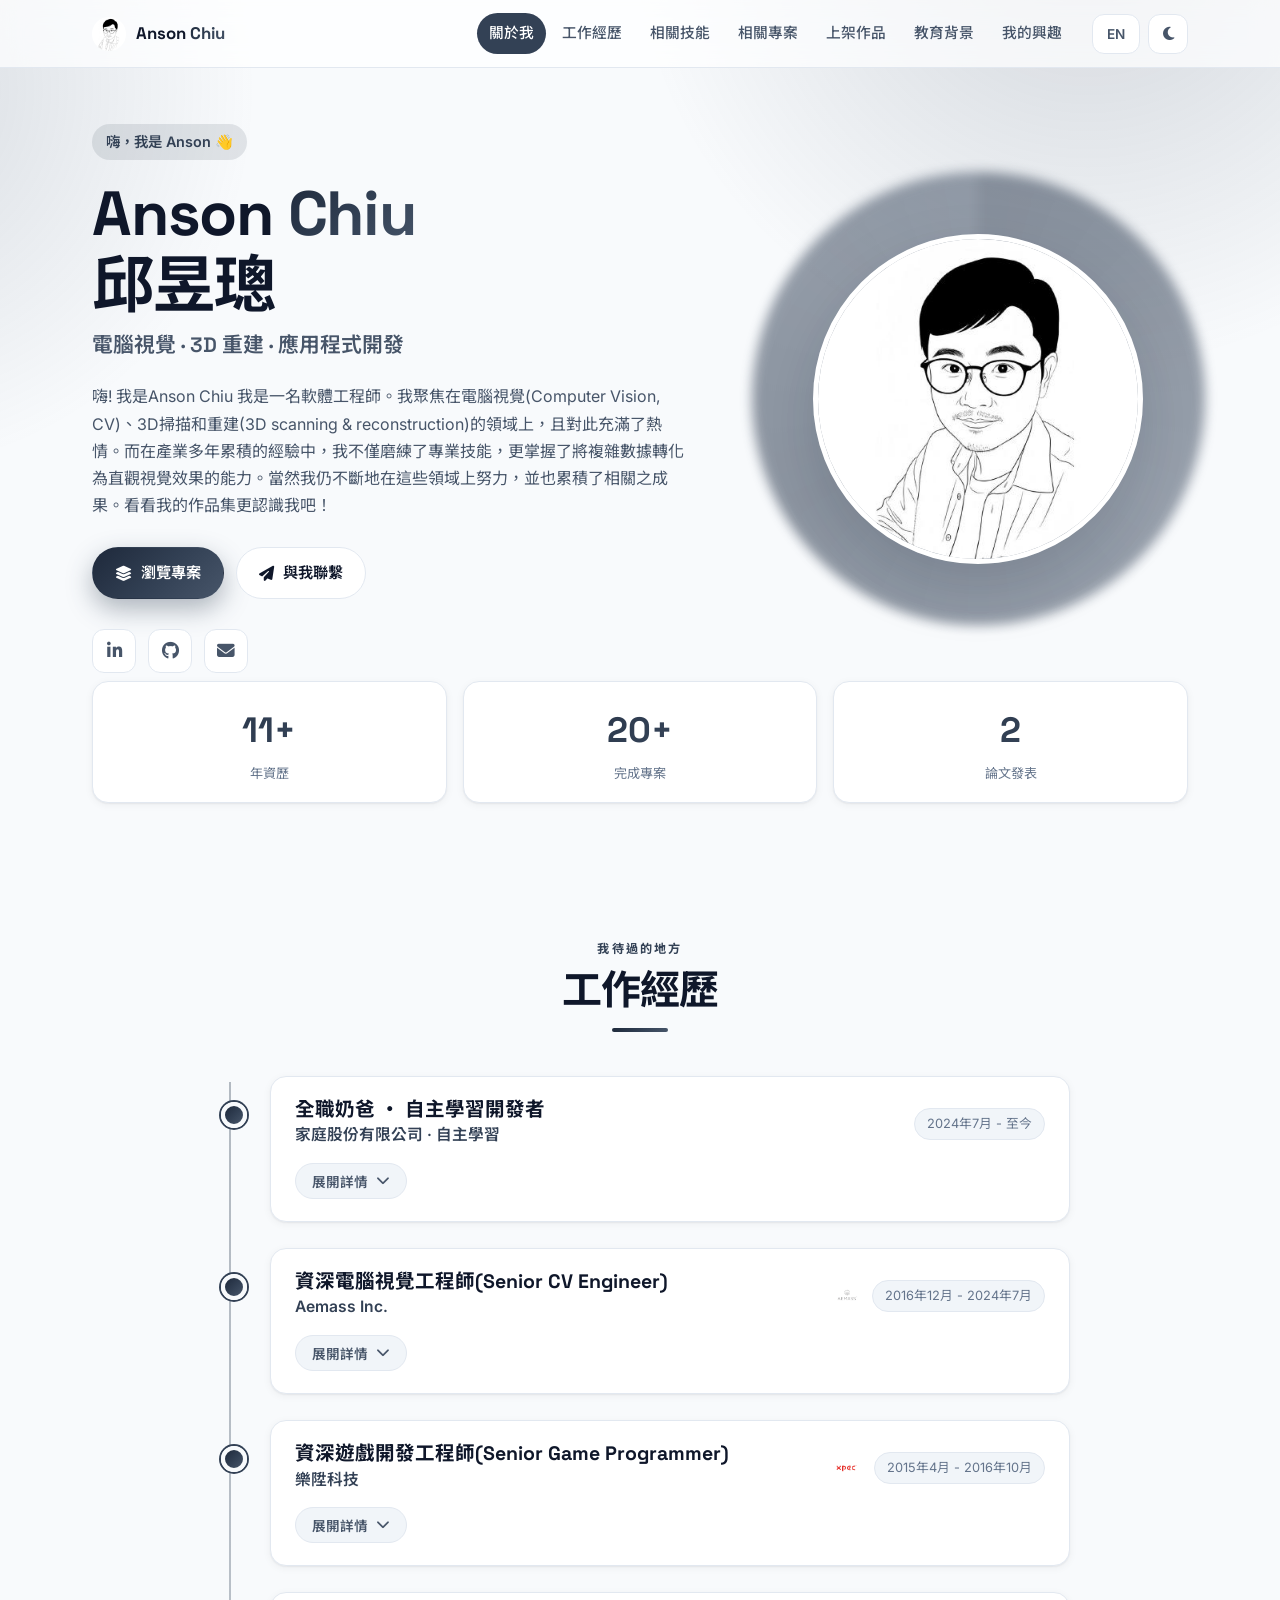
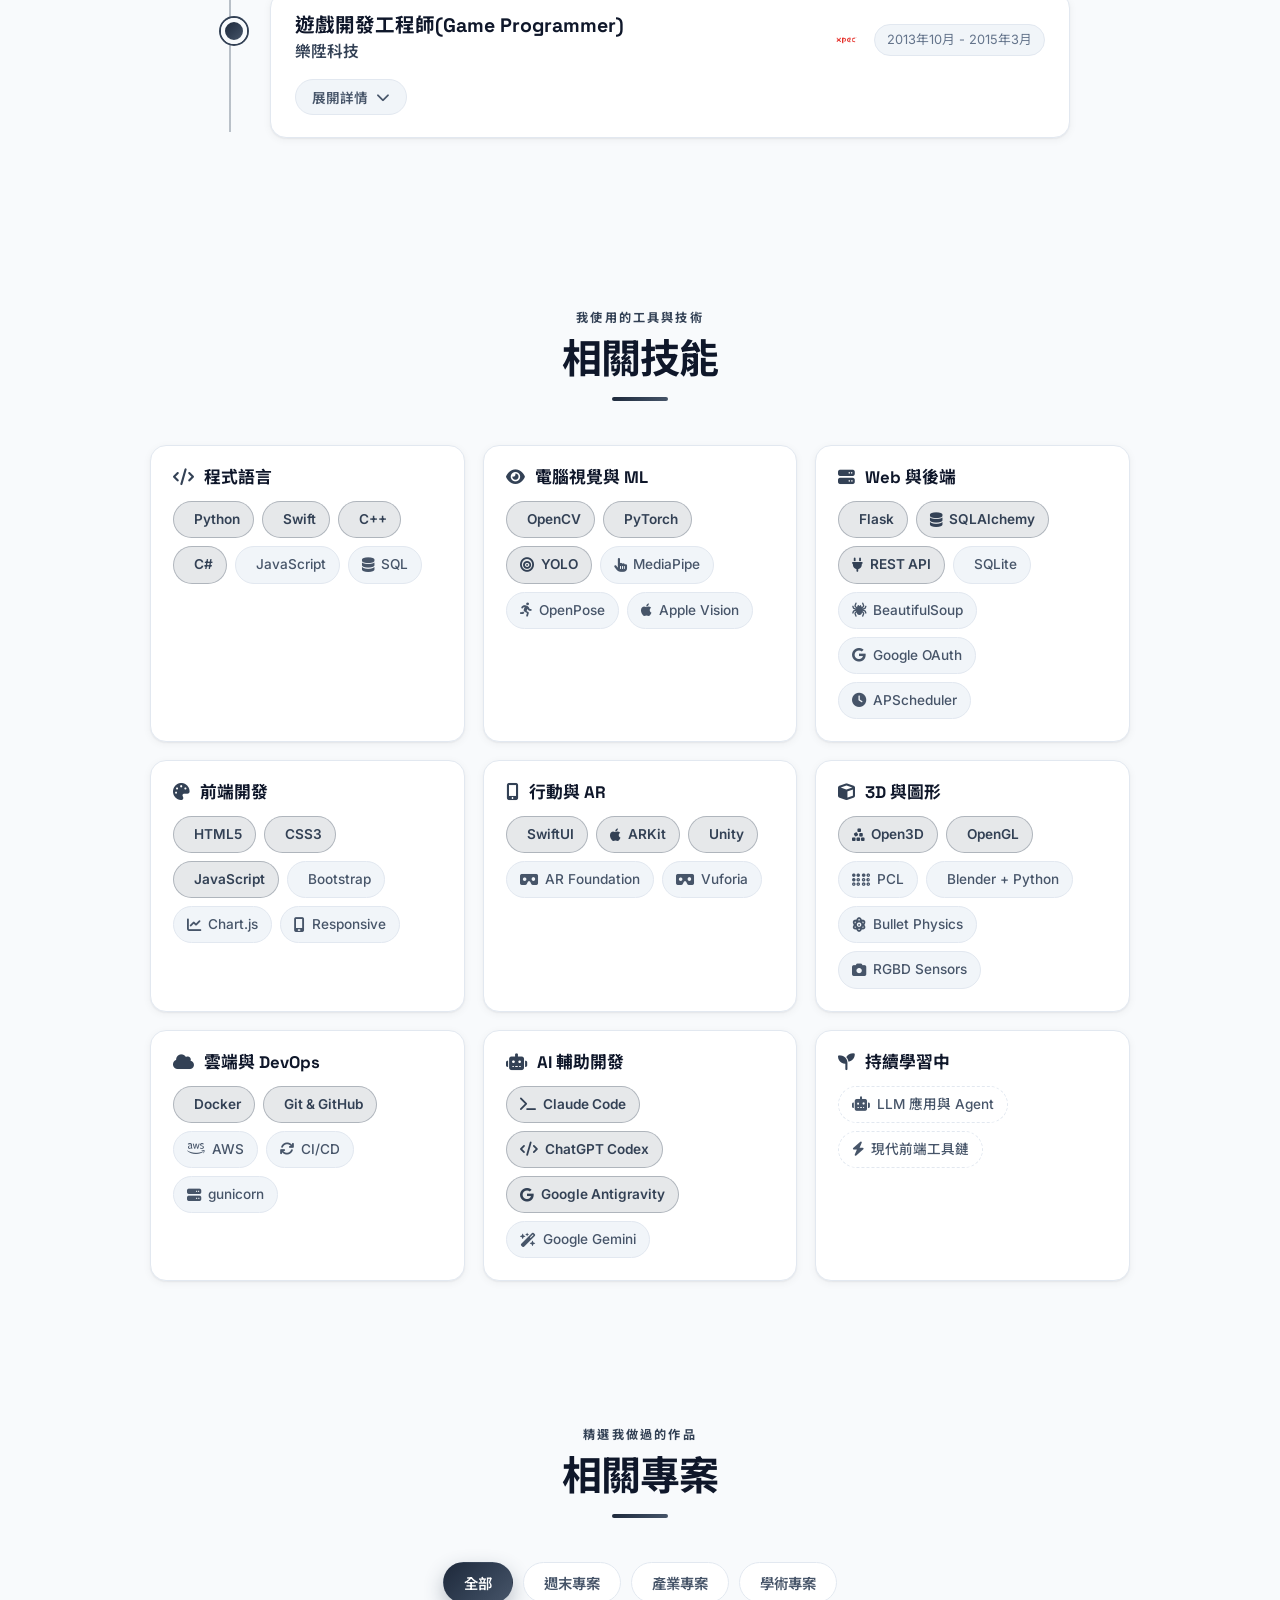
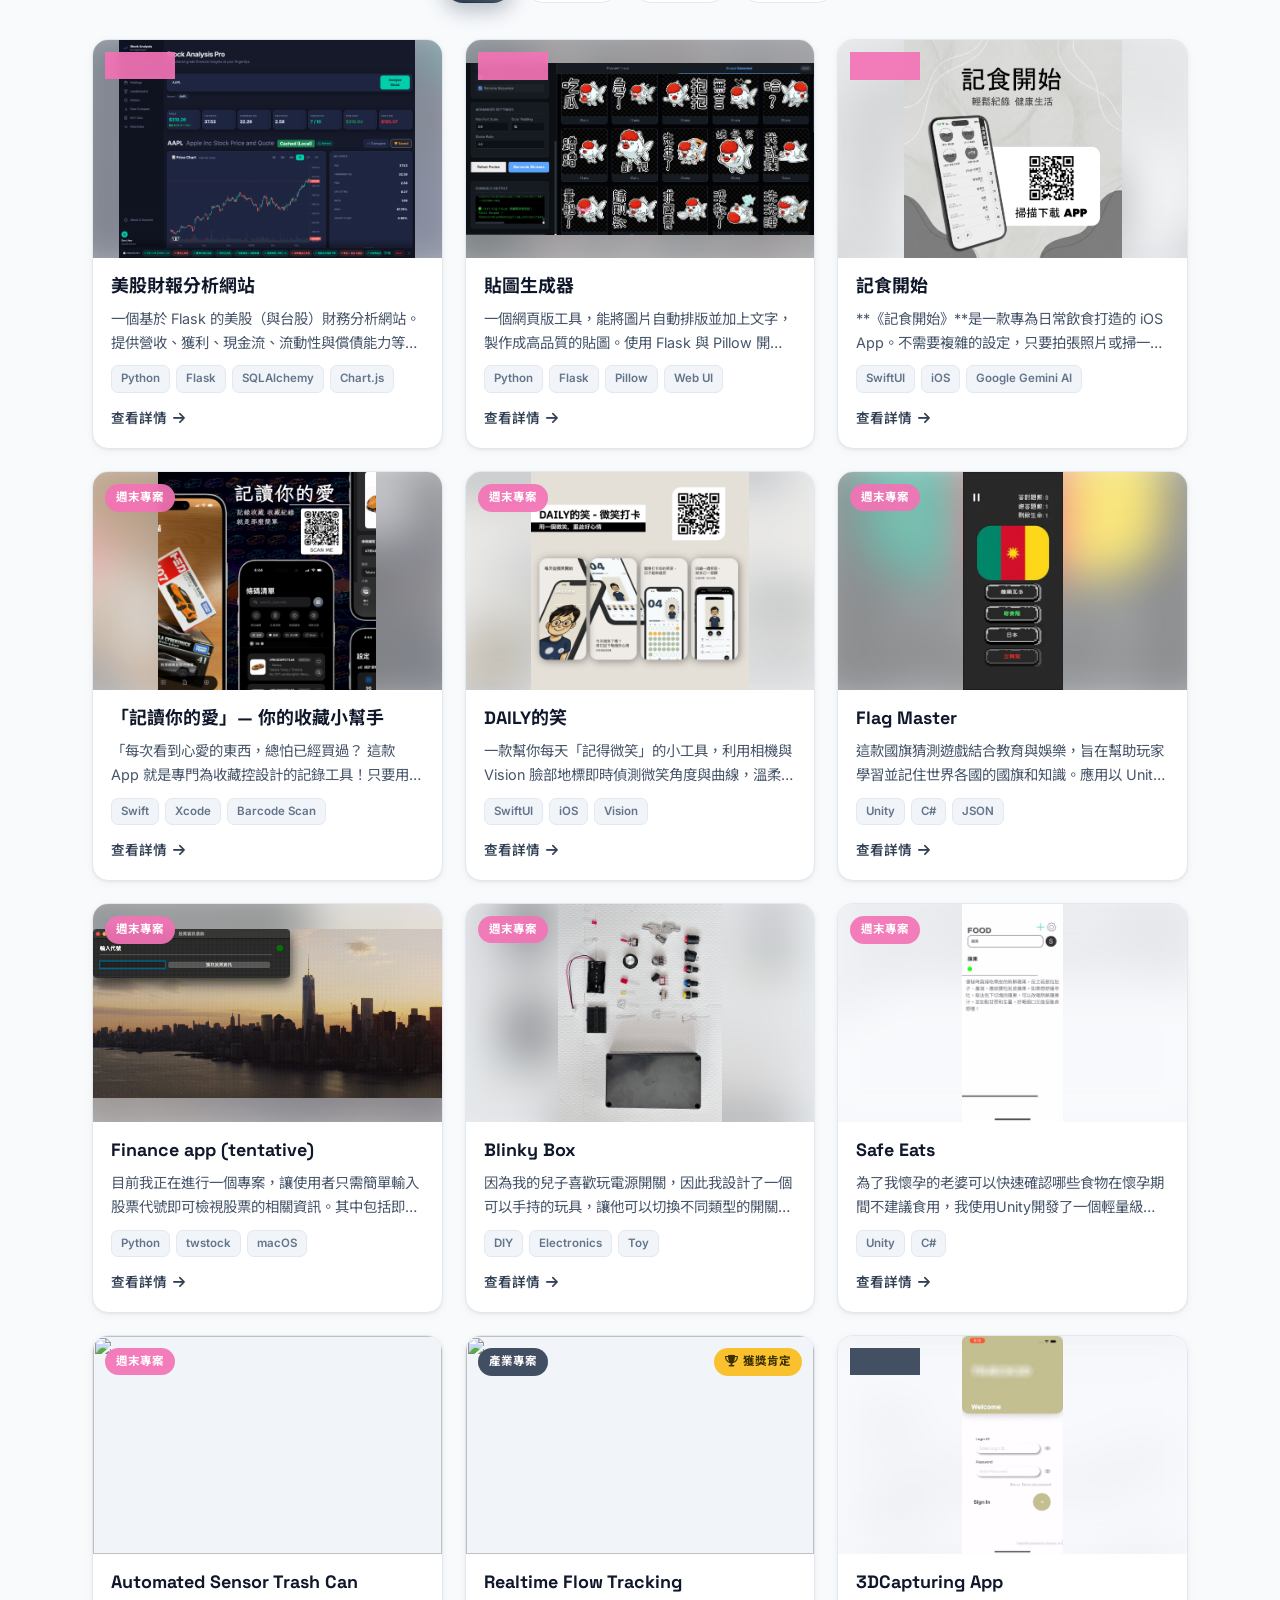
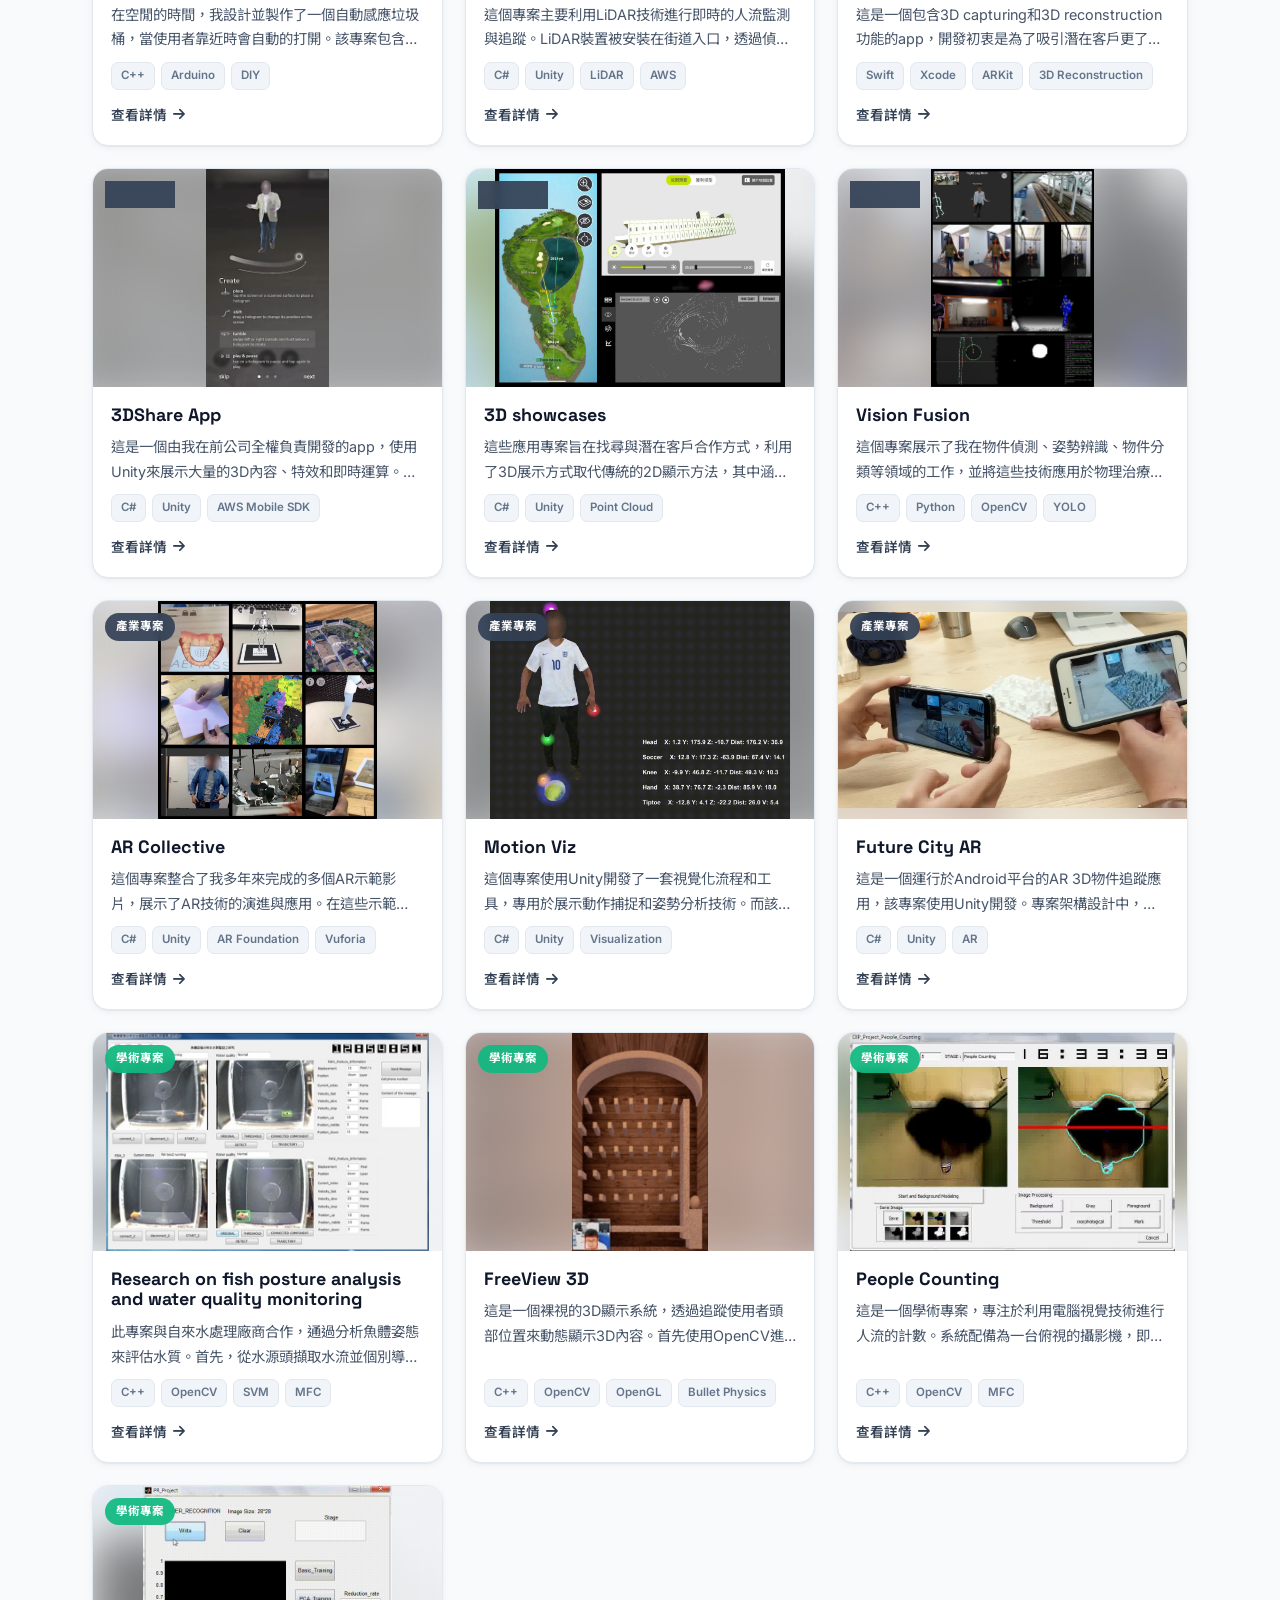
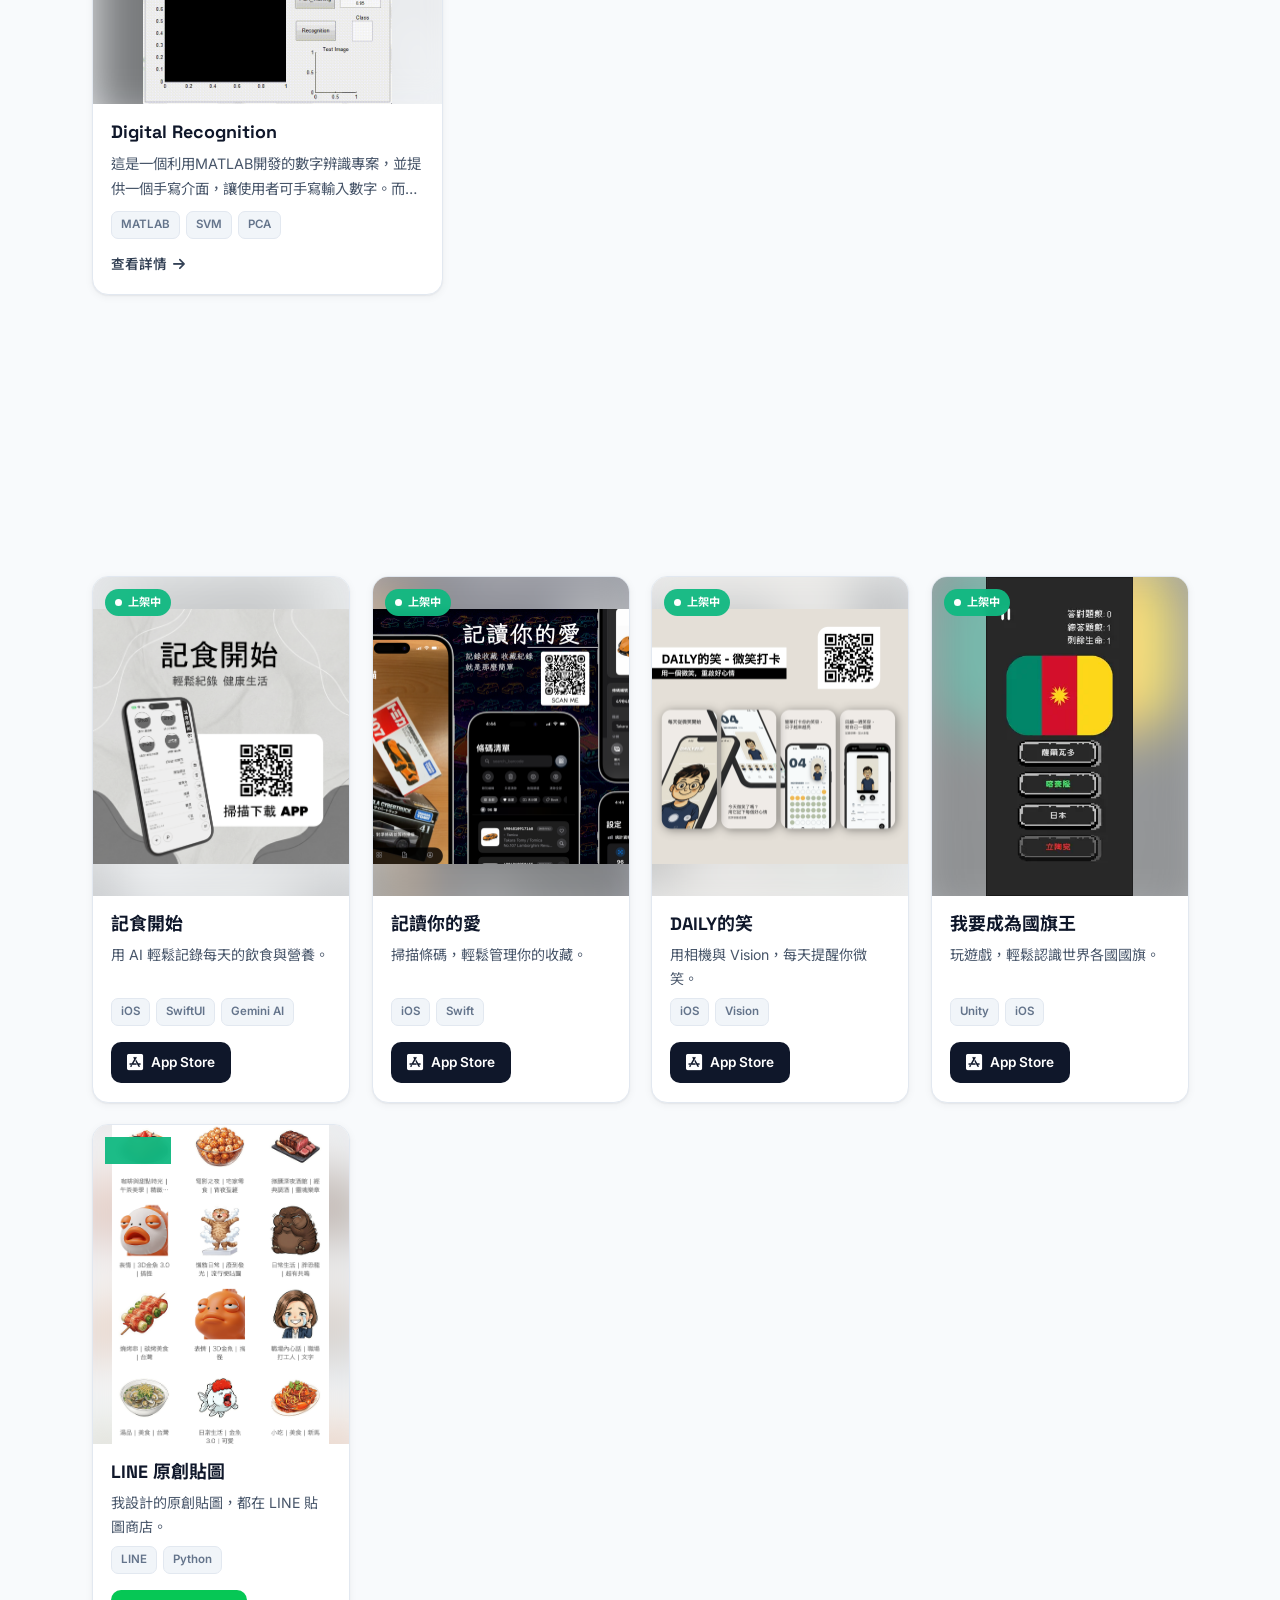
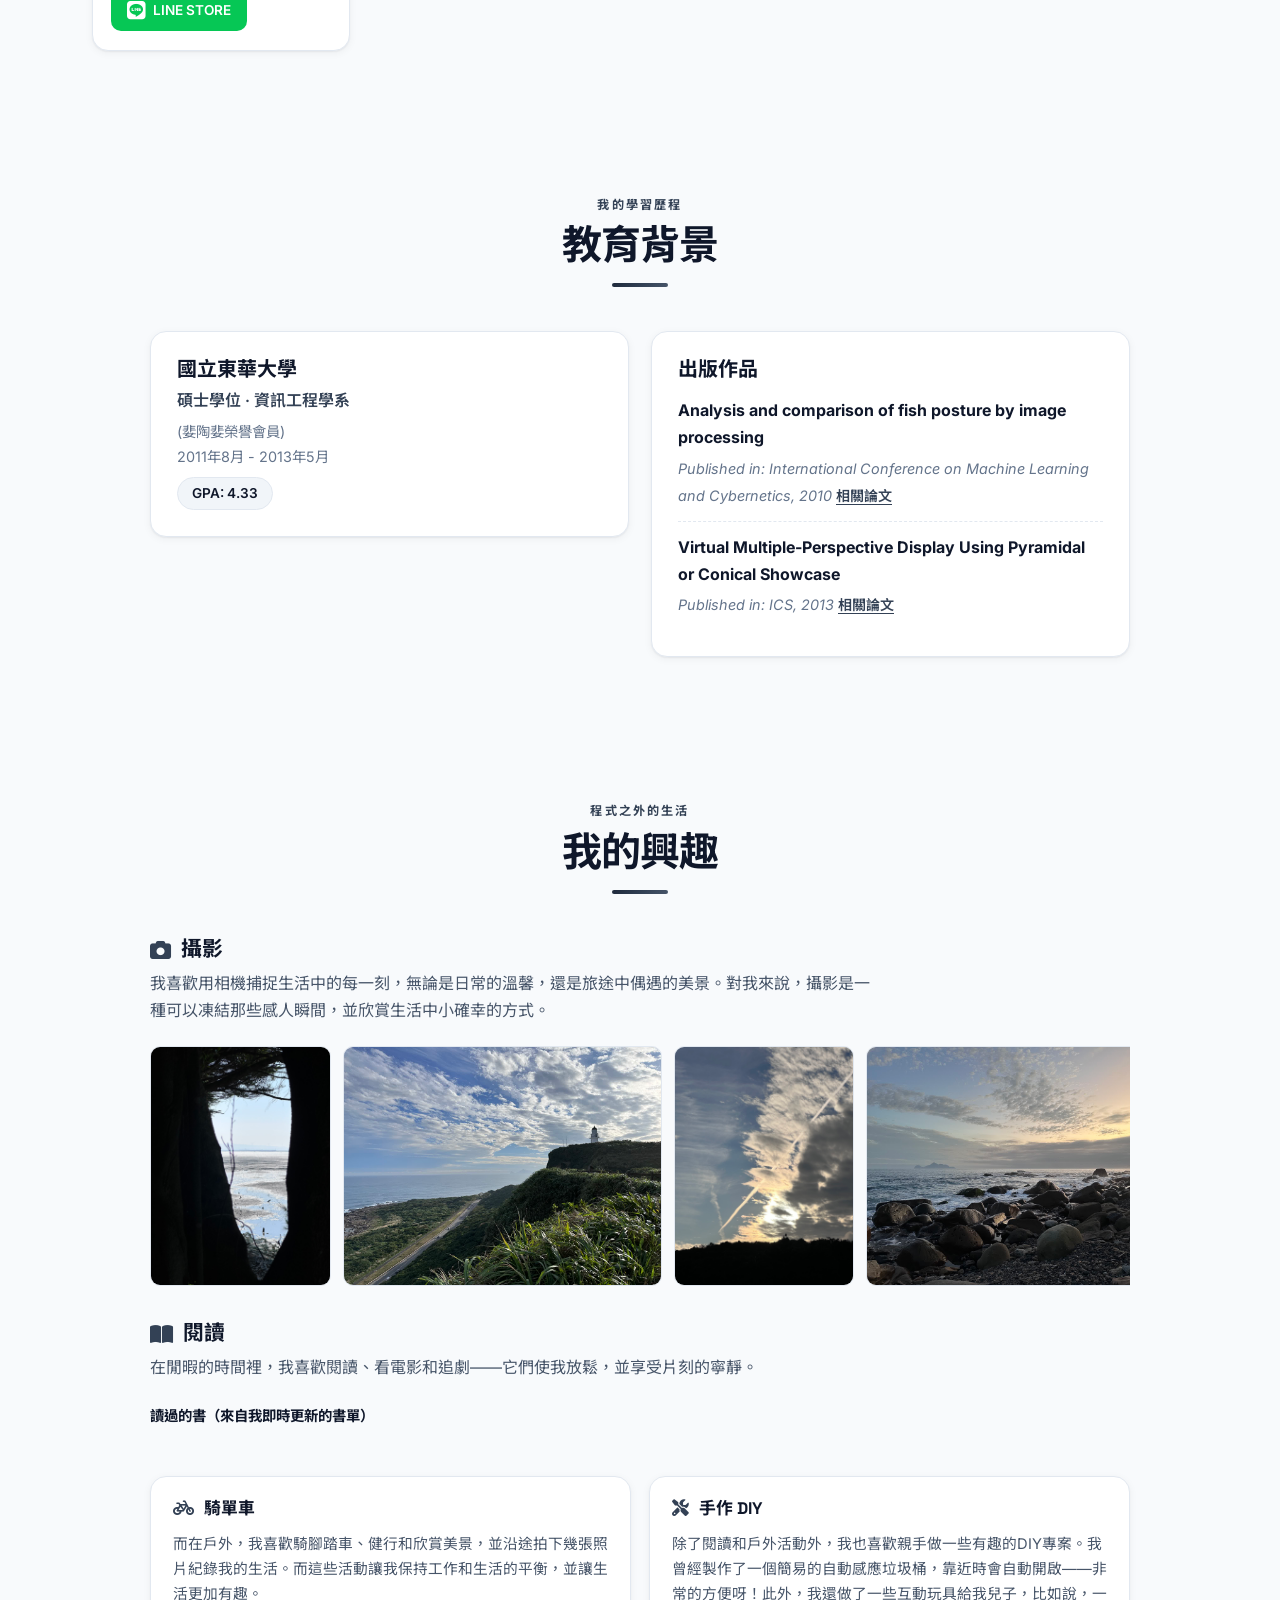
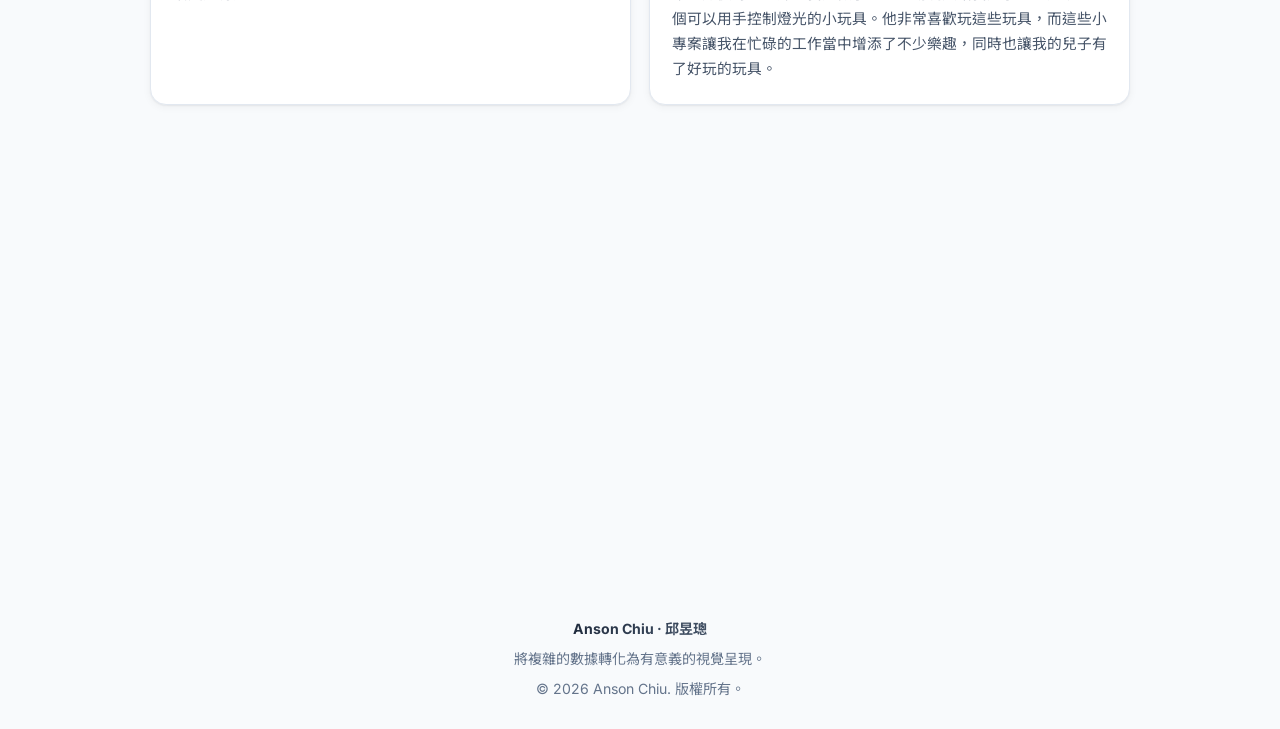
==== index.html @ c6fdd63a "update the display photo of sticker project" ====
<!DOCTYPE html>
<html lang="zh-Hant" data-theme="light">

<head>
    <!-- Google tag (gtag.js) -->
    <script async src="https://www.googletagmanager.com/gtag/js?id=G-TCD7C43KEW"></script>
    <script>
        window.dataLayer = window.dataLayer || [];
        function gtag() { dataLayer.push(arguments); }
        gtag('js', new Date());
        gtag('config', 'G-TCD7C43KEW');
    </script>

    <meta charset="utf-8" />
    <meta name="viewport" content="width=device-width, initial-scale=1, shrink-to-fit=no" />
    <meta name="description"
        content="Anson Chiu (邱昱璁) — Software engineer specializing in Computer Vision, 3D scanning & reconstruction, AR and mobile app development." />
    <meta name="author" content="Yu-Tsung Chiu (Anson)" />

    <!-- Open Graph -->
    <meta property="og:type" content="website" />
    <meta property="og:title" content="Anson Chiu — Portfolio" />
    <meta property="og:description"
        content="Computer Vision · 3D Reconstruction · App Development. Explore my projects and experience." />
    <meta property="og:url" content="https://bigtsung.github.io/" />
    <meta property="og:image" content="https://bigtsung.github.io/assets/img/ansonChiu_sketch.jpeg" />
    <meta name="twitter:card" content="summary_large_image" />
    <meta name="twitter:image" content="https://bigtsung.github.io/assets/img/ansonChiu_sketch.jpeg" />

    <title>Anson Chiu — Portfolio</title>
    <link rel="icon" type="image/x-icon" href="assets/img/favicon.ico" />

    <!-- Font Awesome -->
    <link rel="stylesheet"
        href="https://cdnjs.cloudflare.com/ajax/libs/font-awesome/6.5.1/css/all.min.css" />
    <!-- Devicon (tech logos) -->
    <link rel="stylesheet"
        href="https://cdn.jsdelivr.net/gh/devicons/devicon@v2.16.0/devicon.min.css" />
    <!-- Google fonts -->
    <link rel="preconnect" href="https://fonts.googleapis.com">
    <link rel="preconnect" href="https://fonts.gstatic.com" crossorigin>
    <link
        href="https://fonts.googleapis.com/css2?family=Inter:wght@400;500;600;700&family=Space+Grotesk:wght@500;600;700&family=Noto+Sans+TC:wght@400;500;700&display=swap"
        rel="stylesheet" />

    <link href="css/main.css?v=22" rel="stylesheet" />
</head>

<body id="page-top">
    <div id="progress"></div>

    <!-- ============================== NAV ============================== -->
    <header class="nav">
        <div class="nav__inner">
            <a class="nav__brand" href="#page-top">
                <img src="assets/img/ansonChiu_sketch.jpeg" alt="Anson Chiu">
                <span>Anson <span class="accent">Chiu</span></span>
            </a>
            <nav class="nav__links" id="navLinks">
                <a href="#about" data-i18n="nav-about">About</a>
                <a href="#experience" data-i18n="nav-experience">Experience</a>
                <a href="#skills" data-i18n="nav-skills">Skills</a>
                <a href="#projects" data-i18n="nav-projects">Projects</a>
                <a href="#showcase" data-i18n="nav-showcase">Live</a>
                <a href="#education" data-i18n="nav-education">Education</a>
                <a href="#interests" data-i18n="nav-interests">Interests</a>
            </nav>
            <div class="nav__tools">
                <button class="icon-btn lang-btn" id="langBtn" aria-label="Toggle language">中文</button>
                <button class="icon-btn" id="themeBtn" aria-label="Toggle theme"><i class="fa-solid fa-moon"></i></button>
                <button class="nav__burger" id="burger" aria-label="Menu"><i class="fa-solid fa-bars"></i></button>
            </div>
        </div>
    </header>

    <!-- ============================== HERO ============================== -->
    <section class="hero" id="about">
        <div class="container hero__grid">
            <div class="reveal">
                <span class="hero__eyebrow" data-i18n="hero-eyebrow">Hi, I’m Anson 👋</span>
                <h1>Anson <span class="grad">Chiu</span><br>邱昱璁</h1>
                <p class="hero__role" data-i18n="hero-role">Computer Vision · 3D Reconstruction · App Development</p>
                <p class="hero__intro" data-i18n="intro">Hi! I’m Anson, a software engineer passionate about Computer
                    Vision, 3D scanning, reconstruction, and mobile app development.</p>

                <div class="hero__cta">
                    <a class="btn btn-primary" href="#projects"><i class="fa-solid fa-layer-group"></i><span
                            data-i18n="hero-cta-work">View Projects</span></a>
                    <a class="btn btn-ghost" href="#contact"><i class="fa-solid fa-paper-plane"></i><span
                            data-i18n="hero-cta-contact">Get in Touch</span></a>
                </div>

                <div class="hero__socials">
                    <a href="https://www.linkedin.com/in/yu-tsung-chiu/" target="_blank" rel="noopener"
                        aria-label="LinkedIn"><i class="fa-brands fa-linkedin-in"></i></a>
                    <a href="https://github.com/BigTsung" target="_blank" rel="noopener" aria-label="GitHub"><i
                            class="fa-brands fa-github"></i></a>
                    <a href="mailto:yutsungchiu@gmail.com" aria-label="Email"><i class="fa-solid fa-envelope"></i></a>
                </div>
            </div>

            <div class="hero__photo reveal">
                <span class="ring"></span>
                <img src="assets/img/ansonChiu_sketch.jpeg" alt="Anson Chiu">
            </div>
        </div>

        <div class="container">
            <div class="stats reveal">
                <div class="stat">
                    <div class="stat__num">11+</div>
                    <div class="stat__label" data-i18n="stat-years-label">Years of Experience</div>
                </div>
                <div class="stat">
                    <div class="stat__num">20+</div>
                    <div class="stat__label" data-i18n="stat-projects-label">Projects Shipped</div>
                </div>
                <div class="stat">
                    <div class="stat__num">2</div>
                    <div class="stat__label" data-i18n="stat-pubs-label">Publications</div>
                </div>
            </div>
        </div>
    </section>

    <!-- ============================== EXPERIENCE ============================== -->
    <section class="section" id="experience">
        <div class="container">
            <div class="section__head reveal">
                <div class="section__eyebrow" data-i18n="experience-subtitle">Where I’ve worked</div>
                <h2 class="section__title" data-i18n="experience-title">Experience</h2>
            </div>

            <div class="timeline">
                <!-- Current: full-time dad & independent developer -->
                <div class="tl-item reveal">
                    <div class="tl-card">
                        <div class="tl-top">
                            <div>
                                <h3 class="tl-role" data-i18n="experience-current-position">Full-time Dad & Independent Developer</h3>
                                <span class="tl-company" data-i18n="experience-current-company">Family Inc. · Self-Directed Learning</span>
                            </div>
                            <div style="display:flex;align-items:center;gap:10px">
                                <span class="tl-duration" data-i18n="experience-current-duration">July 2024 - Present</span>
                            </div>
                        </div>
                        <div class="tl-collapse">
                            <div class="tl-body">
                                <div class="tl-subrole" data-i18n="experience-current-role">Parenting Ops & Continuous Self-Learning</div>
                                <ul class="tl-list">
                                    <li data-i18n="experience-current-detail-1"></li>
                                    <li data-i18n="experience-current-detail-2"></li>
                                    <li data-i18n="experience-current-detail-3"></li>
                                    <li data-i18n="experience-current-detail-4"></li>
                                </ul>
                            </div>
                        </div>
                        <button class="tl-toggle"><span data-i18n="btn-show-more">Show details</span> <i class="fa-solid fa-chevron-down"></i></button>
                    </div>
                </div>

                <!-- Aemass -->
                <div class="tl-item reveal">
                    <div class="tl-card">
                        <div class="tl-top">
                            <div>
                                <h3 class="tl-role" data-i18n="experience-position-1">Senior Computer Vision Engineer</h3>
                                <span class="tl-company">Aemass Inc.</span>
                            </div>
                            <div style="display:flex;align-items:center;gap:10px">
                                <img class="tl-logo" src="assets/img/logo/logo_Aemass.jpg" alt="Aemass">
                                <span class="tl-duration" data-i18n="experience-duration-1">December 2016 - July 2024</span>
                            </div>
                        </div>
                        <div class="tl-collapse">
                            <div class="tl-body">
                                <div class="tl-subrole" data-i18n="experience-role-title-1">Technical Research and Project Management</div>
                                <ul class="tl-list">
                                    <li data-i18n="experience-detail-1-1"></li>
                                    <li data-i18n="experience-detail-1-2"></li>
                                    <li data-i18n="experience-detail-1-3"></li>
                                    <li data-i18n="experience-detail-1-4"></li>
                                    <li data-i18n="experience-detail-1-5"></li>
                                    <li data-i18n="experience-detail-1-6"></li>
                                </ul>
                                <div class="tl-subrole" data-i18n="experience-role-title-2">Technical Development and Tool Building</div>
                                <ul class="tl-list">
                                    <li data-i18n="experience-detail-2-1"></li>
                                    <li data-i18n="experience-detail-2-2"></li>
                                    <li data-i18n="experience-detail-2-3"></li>
                                </ul>
                                <div class="tl-subrole" data-i18n="experience-role-title-3">Team Management and Collaboration</div>
                                <ul class="tl-list">
                                    <li data-i18n="experience-detail-3-1"></li>
                                    <li data-i18n="experience-detail-3-2"></li>
                                </ul>
                            </div>
                        </div>
                        <button class="tl-toggle"><span data-i18n="btn-show-more">Show details</span> <i class="fa-solid fa-chevron-down"></i></button>
                    </div>
                </div>

                <!-- XPEC Senior -->
                <div class="tl-item reveal">
                    <div class="tl-card">
                        <div class="tl-top">
                            <div>
                                <h3 class="tl-role" data-i18n="experience-position-2">Senior Game Programmer</h3>
                                <span class="tl-company" data-i18n="experience-company-2">XPEC Entertainment, Inc</span>
                            </div>
                            <div style="display:flex;align-items:center;gap:10px">
                                <img class="tl-logo" src="assets/img/logo/logo_XPEC.png" alt="XPEC">
                                <span class="tl-duration" data-i18n="experience-duration-2">April 2015 - October 2016</span>
                            </div>
                        </div>
                        <div class="tl-collapse">
                            <div class="tl-body">
                                <div class="tl-subrole">
                                    <a href="https://gnn.gamer.com.tw/detail.php?sn=158936" target="_blank" rel="noopener"
                                        data-i18n="experience-project-1-title">FINAL FANTASY XV POCKET EDITION</a>
                                    — C#, Unity, Wwise
                                </div>
                                <ul class="tl-list">
                                    <li data-i18n="experience-project-1-detail-1"></li>
                                    <li data-i18n="experience-project-1-detail-2"></li>
                                    <li data-i18n="experience-project-1-detail-3"></li>
                                    <li data-i18n="experience-project-1-detail-4"></li>
                                </ul>
                                <div class="tl-shots">
                                    <img src="assets/img/experience/experience_FF15Pocjet.webp" alt="FF15 Pocket Edition">
                                    <img src="assets/img/experience/experience_FF15Pocjet_2.webp" alt="FF15 Pocket Edition">
                                </div>
                                <div class="tl-subrole" data-i18n="experience-role-title-4">Unity Support Team (R&D Team) - C#, Unity</div>
                                <ul class="tl-list">
                                    <li data-i18n="experience-project-2-detail-1"></li>
                                    <li data-i18n="experience-project-2-detail-2"></li>
                                    <li data-i18n="experience-project-2-detail-3"></li>
                                    <li data-i18n="experience-project-2-detail-4"></li>
                                </ul>
                            </div>
                        </div>
                        <button class="tl-toggle"><span data-i18n="btn-show-more">Show details</span> <i class="fa-solid fa-chevron-down"></i></button>
                    </div>
                </div>

                <!-- XPEC Game Programmer -->
                <div class="tl-item reveal">
                    <div class="tl-card">
                        <div class="tl-top">
                            <div>
                                <h3 class="tl-role" data-i18n="experience-position-3">Game Programmer</h3>
                                <span class="tl-company" data-i18n="experience-company-3">XPEC Entertainment, Inc</span>
                            </div>
                            <div style="display:flex;align-items:center;gap:10px">
                                <img class="tl-logo" src="assets/img/logo/logo_XPEC.png" alt="XPEC">
                                <span class="tl-duration" data-i18n="experience-duration-3">October 2013 - March 2015</span>
                            </div>
                        </div>
                        <div class="tl-collapse">
                            <div class="tl-body">
                                <div class="tl-subrole">
                                    <a href="https://www.youtube.com/watch?v=mgrJRKwEnsc" target="_blank" rel="noopener"
                                        data-i18n="experience-project-3-title">DTL (Web Game)</a>
                                    — ActionScript, Adobe Flash
                                </div>
                                <ul class="tl-list">
                                    <li data-i18n="experience-project-3-detail-1"></li>
                                    <li data-i18n="experience-project-3-detail-2"></li>
                                    <li data-i18n="experience-project-3-detail-3"></li>
                                </ul>
                                <div class="tl-shots">
                                    <img src="assets/img/experience/Experience_DTL.png" alt="DTL">
                                    <img src="assets/img/experience/Experience_DTL_2.png" alt="DTL">
                                </div>
                            </div>
                        </div>
                        <button class="tl-toggle"><span data-i18n="btn-show-more">Show details</span> <i class="fa-solid fa-chevron-down"></i></button>
                    </div>
                </div>
            </div>
        </div>
    </section>

    <!-- ============================== SKILLS ============================== -->
    <section class="section" id="skills">
        <div class="container">
            <div class="section__head reveal">
                <div class="section__eyebrow" data-i18n="skills-subtitle">Tools & technologies I use</div>
                <h2 class="section__title" data-i18n="skills-title">Skills</h2>
            </div>

            <div class="skills-grid" id="skillsGrid"></div>
        </div>
    </section>

    <!-- ============================== PROJECTS ============================== -->
    <section class="section" id="projects">
        <div class="container">
            <div class="section__head reveal">
                <div class="section__eyebrow" data-i18n="projects-subtitle">A selection of things I’ve built</div>
                <h2 class="section__title" data-i18n="projects-title">Projects</h2>
            </div>

            <div class="filters reveal" id="filters"></div>
            <div class="proj-grid" id="projGrid"></div>
        </div>
    </section>

    <!-- ============================== SHOWCASE (live products) ============================== -->
    <section class="section" id="showcase">
        <div class="container">
            <div class="section__head reveal">
                <div class="section__eyebrow" data-i18n="showcase-subtitle">Available now on the App Store & LINE</div>
                <h2 class="section__title" data-i18n="showcase-title">Live &amp; Shipped</h2>
            </div>
            <div class="showcase-grid reveal" id="showcaseGrid"></div>
        </div>
    </section>

    <!-- ============================== EDUCATION ============================== -->
    <section class="section" id="education">
        <div class="container">
            <div class="section__head reveal">
                <div class="section__eyebrow" data-i18n="education-subtitle">My academic background</div>
                <h2 class="section__title" data-i18n="education-title">Education</h2>
            </div>

            <div class="edu-wrap">
                <div class="panel reveal">
                    <h3 data-i18n="education-university">National Dong Hwa University</h3>
                    <div class="edu-degree"><span data-i18n="education-degree">Master's degree</span> ·
                        <span data-i18n="education-major">Computer Science & Information Engineering</span>
                    </div>
                    <div class="muted" data-i18n="phi-tau-phi">(The honor member of Phi Tau Phi Scholastic Honor Society)</div>
                    <div class="muted" data-i18n="education-duration-3">August 2011 - May 2013</div>
                    <span class="gpa-badge" data-i18n="education-gpa">GPA: 4.33</span>
                </div>

                <div class="panel reveal">
                    <h3 data-i18n="publications-title">Publications</h3>
                    <ul class="pub-list">
                        <li>
                            <strong data-i18n="publication-title-1">Analysis and comparison of fish posture by image processing</strong>
                            <span class="muted" data-i18n="publication-conference-1">International Conference on Machine Learning and Cybernetics, 2010</span>
                            <a href="https://www.researchgate.net/publication/221544440_Analysis_and_comparison_of_fish_posture_by_image_processing"
                                target="_blank" rel="noopener" data-i18n="read-paper">Read Paper</a>
                        </li>
                        <li>
                            <strong data-i18n="publication-title-2">Virtual Multiple-Perspective Display Using Pyramidal or Conical Showcase</strong>
                            <span class="muted" data-i18n="publication-conference-2">ICS, 2013</span>
                            <a href="https://link.springer.com/chapter/10.1007/978-3-642-35473-1_44"
                                target="_blank" rel="noopener" data-i18n="read-paper">Read Paper</a>
                        </li>
                    </ul>
                </div>
            </div>
        </div>
    </section>

    <!-- ============================== INTERESTS ============================== -->
    <section class="section" id="interests">
        <div class="container">
            <div class="section__head reveal">
                <div class="section__eyebrow" data-i18n="interests-subtitle">Life beyond code</div>
                <h2 class="section__title" data-i18n="interests-title">Interests</h2>
            </div>

            <!-- Photography (featured, with gallery) -->
            <div class="interest-feature reveal">
                <h3><i class="fa-solid fa-camera"></i><span data-i18n="interest-photo-title">Photography</span></h3>
                <p data-i18n="interest-photo-desc"></p>
                <div class="photo-strip" id="photoStrip"></div>
            </div>

            <!-- Reading (featured, with a year-by-year reading log from a live spreadsheet) -->
            <div class="interest-feature reveal">
                <h3><i class="fa-solid fa-book-open"></i><span data-i18n="interest-reading-title">Reading</span></h3>
                <p data-i18n="interest-reading-desc"></p>
                <div class="reading-log-label" data-i18n="reading-log-title">Books I've finished</div>
                <div class="reading-log" id="readingLog">
                    <p class="reading-loading" data-i18n="reading-loading">Loading reading log…</p>
                </div>
            </div>

            <!-- Cycling · DIY -->
            <div class="interests-cats reveal">
                <div class="skill-card">
                    <h3><i class="fa-solid fa-bicycle"></i><span data-i18n="interest-cycling-title">Cycling</span></h3>
                    <p data-i18n="interest-cycling-desc"></p>
                </div>
                <div class="skill-card">
                    <h3><i class="fa-solid fa-screwdriver-wrench"></i><span data-i18n="interest-diy-title">Tinkering & DIY</span></h3>
                    <p data-i18n="interest-diy-desc"></p>
                </div>
            </div>
        </div>
    </section>

    <!-- ============================== CONTACT ============================== -->
    <section class="section" id="contact">
        <div class="container">
            <div class="contact reveal">
                <h2 data-i18n="contact-title">Let’s Connect</h2>
                <p data-i18n="contact-text">Have an idea or an opportunity? I’d love to hear from you.</p>
                <div class="hero__socials">
                    <a href="https://www.linkedin.com/in/yu-tsung-chiu/" target="_blank" rel="noopener" aria-label="LinkedIn"><i class="fa-brands fa-linkedin-in"></i></a>
                    <a href="https://github.com/BigTsung" target="_blank" rel="noopener" aria-label="GitHub"><i class="fa-brands fa-github"></i></a>
                    <a href="mailto:yutsungchiu@gmail.com" aria-label="Email"><i class="fa-solid fa-envelope"></i></a>
                </div>
            </div>
        </div>
    </section>

    <!-- ============================== FOOTER ============================== -->
    <footer class="footer">
        <div class="container">
            <p style="margin:0 0 6px"><span class="accent">Anson Chiu · 邱昱璁</span></p>
            <p style="margin:0 0 6px" data-i18n="footer-tagline">Turning complex data into meaningful visuals.</p>
            <p style="margin:0">© <span id="year"></span> Anson Chiu. <span data-i18n="footer-rights">All rights reserved.</span></p>
        </div>
    </footer>

    <!-- Back to top -->
    <button id="toTop" aria-label="Back to top"><i class="fa-solid fa-arrow-up"></i></button>

    <!-- Project modal -->
    <div class="modal" id="modal" aria-modal="true" role="dialog">
        <div class="modal__box"></div>
    </div>

    <!-- Lightbox -->
    <div class="lightbox" id="lightbox" aria-modal="true" role="dialog">
        <button class="lightbox__close" aria-label="Close">&times;</button>
        <img src="" alt="">
    </div>

    <script src="js/projects-data.js?v=22"></script>
    <script src="js/skills-data.js?v=22"></script>
    <script src="js/photos-data.js?v=22"></script>
    <script src="js/reading-data.js?v=22"></script>
    <script src="js/showcase-data.js?v=24"></script>
    <script src="js/main.js?v=23"></script>
    <script>document.getElementById('year').textContent = new Date().getFullYear();</script>
</body>

</html>
---- css/main.css ----
/* =========================================================================
   Anson Chiu — Portfolio
   Modern design system (vanilla CSS, light/dark, responsive)
   ========================================================================= */

/* ----------------------------- Design tokens ---------------------------- */
:root {
  --font-sans: "Inter", "Noto Sans TC", system-ui, -apple-system, "Segoe UI", sans-serif;
  --font-display: "Space Grotesk", "Noto Sans TC", system-ui, sans-serif;

  /* brand — Slate / Mono */
  --brand: #334155;
  --brand-2: #475569;
  --brand-grad: linear-gradient(135deg, #1e293b 0%, #334155 55%, #475569 100%);
  --on-brand: #ffffff;       /* text color on top of brand fills */

  /* light theme — clean cool white */
  --bg: #f8fafc;
  --bg-soft: #f1f5f9;
  --surface: #ffffff;
  --surface-2: #f1f5f9;
  --border: #e2e8f0;
  --text: #0f172a;
  --text-soft: #475569;
  --text-mute: #64748b;
  --shadow-sm: 0 1px 2px rgba(15, 23, 42, .06), 0 2px 8px rgba(15, 23, 42, .05);
  --shadow-md: 0 8px 24px rgba(15, 23, 42, .10);
  --shadow-lg: 0 24px 60px rgba(15, 23, 42, .16);
  --nav-bg: rgba(255, 255, 255, .72);

  --radius: 16px;
  --radius-sm: 10px;
  --radius-lg: 26px;
  --maxw: 1140px;
  --nav-h: 68px;
}

html[data-theme="dark"] {
  /* slate dark + light slate accent */
  --brand: #94a3b8;
  --brand-2: #cbd5e1;
  --brand-grad: linear-gradient(135deg, #64748b 0%, #94a3b8 55%, #cbd5e1 100%);
  --on-brand: #0b1120;

  --bg: #0b1120;
  --bg-soft: #0f172a;
  --surface: #131c2e;
  --surface-2: #1e293b;
  --border: #2a3650;
  --text: #e8edf5;
  --text-soft: #aebacd;
  --text-mute: #7c889e;
  --shadow-sm: 0 1px 2px rgba(0, 0, 0, .45);
  --shadow-md: 0 10px 30px rgba(0, 0, 0, .5);
  --shadow-lg: 0 30px 70px rgba(0, 0, 0, .6);
  --nav-bg: rgba(11, 17, 32, .72);
}

/* ----------------------------- Base ------------------------------------- */
* { box-sizing: border-box; }

html {
  scroll-behavior: smooth;
  scroll-padding-top: calc(var(--nav-h) + 12px);
}
@media (prefers-reduced-motion: reduce) {
  html { scroll-behavior: auto; }
  *, *::before, *::after { animation: none !important; transition: none !important; }
}

body {
  margin: 0;
  font-family: var(--font-sans);
  background: var(--bg);
  color: var(--text);
  line-height: 1.7;
  -webkit-font-smoothing: antialiased;
  overflow-x: hidden;
}

h1, h2, h3, h4 { font-family: var(--font-display); line-height: 1.15; font-weight: 700; }
a { color: inherit; text-decoration: none; }
img { max-width: 100%; display: block; }
button { font-family: inherit; cursor: pointer; }
section { scroll-margin-top: calc(var(--nav-h) + 12px); }

.container {
  width: 100%;
  max-width: var(--maxw);
  margin-inline: auto;
  padding-inline: 22px;
}

/* decorative page background */
body::before {
  content: "";
  position: fixed;
  inset: 0;
  z-index: -1;
  background:
    radial-gradient(60vw 60vw at 85% -10%, color-mix(in srgb, var(--brand) 20%, transparent), transparent 60%),
    radial-gradient(50vw 50vw at -10% 10%, color-mix(in srgb, var(--brand-2) 18%, transparent), transparent 60%);
  pointer-events: none;
}

/* ----------------------------- Reveal animation ------------------------- */
.reveal { opacity: 0; transform: translateY(26px); transition: opacity .7s ease, transform .7s ease; }
.reveal.in { opacity: 1; transform: none; }

/* ----------------------------- Progress bar ----------------------------- */
#progress {
  position: fixed;
  top: 0; left: 0;
  height: 3px;
  width: 0%;
  background: var(--brand-grad);
  z-index: 1200;
  transition: width .08s linear;
}

/* ----------------------------- Navbar ----------------------------------- */
.nav {
  position: fixed;
  top: 0; left: 0; right: 0;
  height: var(--nav-h);
  z-index: 1100;
  background: var(--nav-bg);
  backdrop-filter: saturate(160%) blur(14px);
  -webkit-backdrop-filter: saturate(160%) blur(14px);
  border-bottom: 1px solid var(--border);
}
.nav__inner {
  max-width: var(--maxw);
  height: 100%;
  margin-inline: auto;
  padding-inline: 22px;
  display: flex;
  align-items: center;
  gap: 18px;
}
.nav__brand {
  display: flex; align-items: center; gap: 10px;
  font-family: var(--font-display);
  font-weight: 700; font-size: 1.05rem;
  margin-right: auto;
}
.nav__brand img { width: 34px; height: 34px; border-radius: 50%; object-fit: cover; }
.nav__brand .accent { background: var(--brand-grad); -webkit-background-clip: text; background-clip: text; color: transparent; }

.nav__links { display: flex; align-items: center; gap: 4px; }
.nav__links a {
  padding: 8px 12px;
  border-radius: 999px;
  font-size: .92rem;
  font-weight: 500;
  color: var(--text-soft);
  transition: color .2s, background .2s;
}
.nav__links a:hover { color: var(--text); background: var(--surface-2); }
.nav__links a.active { color: var(--on-brand); background: var(--brand); }

.nav__tools { display: flex; align-items: center; gap: 8px; }
.icon-btn {
  width: 40px; height: 40px;
  display: grid; place-items: center;
  border: 1px solid var(--border);
  background: var(--surface);
  color: var(--text-soft);
  border-radius: 12px;
  font-size: .95rem;
  transition: transform .15s, color .2s, border-color .2s;
}
.icon-btn:hover { color: var(--brand); border-color: var(--brand); transform: translateY(-2px); }
.lang-btn { width: auto; padding: 0 14px; font-weight: 600; font-size: .85rem; }

.nav__burger { display: none; }

/* ----------------------------- Hero ------------------------------------- */
.hero {
  position: relative;
  padding-top: calc(var(--nav-h) + 56px);
  padding-bottom: 64px;
}
.hero__grid {
  display: grid;
  grid-template-columns: 1.2fr .8fr;
  gap: 48px;
  align-items: center;
}
.hero__eyebrow {
  display: inline-block;
  font-weight: 600;
  color: var(--brand);
  background: color-mix(in srgb, var(--brand) 12%, transparent);
  padding: 6px 14px;
  border-radius: 999px;
  font-size: .9rem;
  margin-bottom: 18px;
}
.hero h1 {
  font-size: clamp(2.4rem, 5.5vw, 3.9rem);
  margin: 0 0 6px;
  letter-spacing: -.02em;
}
.hero h1 .grad { background: var(--brand-grad); -webkit-background-clip: text; background-clip: text; color: transparent; }
.hero__role {
  font-family: var(--font-display);
  font-weight: 600;
  font-size: clamp(1rem, 2.4vw, 1.3rem);
  color: var(--text-soft);
  margin: 0 0 20px;
}
.hero__intro { color: var(--text-soft); max-width: 60ch; margin: 0 0 28px; }

.hero__cta { display: flex; flex-wrap: wrap; gap: 12px; margin-bottom: 30px; }
.btn {
  display: inline-flex; align-items: center; gap: 9px;
  padding: 12px 22px;
  border-radius: 999px;
  font-weight: 600;
  font-size: .95rem;
  border: 1px solid transparent;
  transition: transform .15s, box-shadow .2s, background .2s, color .2s, border-color .2s;
}
.btn-primary { background: var(--brand-grad); color: var(--on-brand); box-shadow: 0 10px 26px color-mix(in srgb, var(--brand) 38%, transparent); }
.btn-primary:hover { transform: translateY(-3px); box-shadow: 0 16px 34px color-mix(in srgb, var(--brand) 48%, transparent); }
.btn-ghost { background: var(--surface); color: var(--text); border-color: var(--border); }
.btn-ghost:hover { transform: translateY(-3px); border-color: var(--brand); color: var(--brand); }

.hero__socials { display: flex; gap: 12px; }
.hero__socials a {
  width: 44px; height: 44px;
  display: grid; place-items: center;
  border-radius: 12px;
  background: var(--surface);
  border: 1px solid var(--border);
  color: var(--text-soft);
  font-size: 1.1rem;
  transition: transform .15s, color .2s, border-color .2s;
}
.hero__socials a:hover { color: var(--brand); border-color: var(--brand); transform: translateY(-3px); }

/* hero portrait */
.hero__photo { position: relative; display: grid; place-items: center; }
.hero__photo .ring {
  position: absolute;
  width: 108%; aspect-ratio: 1;
  border-radius: 50%;
  background: conic-gradient(from 0deg, var(--brand), var(--brand-2), var(--brand), var(--brand-2));
  filter: blur(6px);
  opacity: .55;
  animation: spin 14s linear infinite;
}
@keyframes spin { to { transform: rotate(360deg); } }
.hero__photo img {
  position: relative;
  width: min(330px, 76vw);
  aspect-ratio: 1;
  object-fit: cover;
  border-radius: 50%;
  border: 5px solid var(--surface);
  box-shadow: var(--shadow-lg);
}

/* stats */
.stats {
  display: grid;
  grid-template-columns: repeat(3, 1fr);
  gap: 16px;
  margin-top: 8px;
}
.stat {
  background: var(--surface);
  border: 1px solid var(--border);
  border-radius: var(--radius);
  padding: 18px;
  text-align: center;
  box-shadow: var(--shadow-sm);
}
.stat__num {
  font-family: var(--font-display);
  font-weight: 700;
  font-size: clamp(1.6rem, 4vw, 2.2rem);
  background: var(--brand-grad);
  -webkit-background-clip: text; background-clip: text; color: transparent;
}
.stat__label { font-size: .82rem; color: var(--text-mute); margin-top: 2px; }

/* ----------------------------- Section shell ---------------------------- */
.section { padding: 72px 0; }
.section__head { text-align: center; margin-bottom: 44px; }
.section__eyebrow {
  text-transform: uppercase;
  letter-spacing: .18em;
  font-size: .76rem;
  font-weight: 700;
  color: var(--brand);
}
.section__title {
  font-size: clamp(1.8rem, 4vw, 2.5rem);
  margin: 8px 0 0;
  letter-spacing: -.02em;
}
.section__title::after {
  content: "";
  display: block;
  width: 56px; height: 4px;
  margin: 14px auto 0;
  border-radius: 4px;
  background: var(--brand-grad);
}

/* ----------------------------- About ------------------------------------ */
.about {
  max-width: 820px;
  margin-inline: auto;
  text-align: center;
  font-size: 1.12rem;
  color: var(--text-soft);
}

/* ----------------------------- Timeline (experience) -------------------- */
.timeline { position: relative; max-width: 860px; margin-inline: auto; }
.timeline::before {
  content: "";
  position: absolute;
  left: 19px; top: 6px; bottom: 6px;
  width: 2px;
  background: linear-gradient(var(--brand), var(--brand-2));
  opacity: .35;
}
.tl-item { position: relative; padding-left: 60px; margin-bottom: 26px; }
.tl-item::before {
  content: "";
  position: absolute;
  left: 11px; top: 26px;
  width: 18px; height: 18px;
  border-radius: 50%;
  background: var(--brand-grad);
  border: 4px solid var(--bg);
  box-shadow: 0 0 0 2px var(--brand);
}
.tl-card {
  background: var(--surface);
  border: 1px solid var(--border);
  border-radius: var(--radius);
  padding: 22px 24px;
  box-shadow: var(--shadow-sm);
  transition: box-shadow .25s, transform .25s;
}
.tl-card:hover { box-shadow: var(--shadow-md); transform: translateY(-2px); }
.tl-top { display: flex; flex-wrap: wrap; align-items: center; gap: 10px; justify-content: space-between; }
.tl-role { font-size: 1.22rem; margin: 0; }
.tl-company { color: var(--brand); font-weight: 600; font-size: .98rem; }
.tl-duration {
  font-size: .8rem;
  color: var(--text-mute);
  background: var(--surface-2);
  border: 1px solid var(--border);
  padding: 4px 12px;
  border-radius: 999px;
  white-space: nowrap;
}
.tl-logo { height: 26px; width: auto; border-radius: 6px; background: #fff; padding: 2px 4px; }
.tl-body { margin-top: 14px; }
.tl-subrole { font-weight: 700; font-size: .98rem; margin: 14px 0 8px; color: var(--text); }
.tl-subrole a { color: var(--brand); text-decoration: underline; text-underline-offset: 3px; }
.tl-list { margin: 0; padding-left: 20px; color: var(--text-soft); }
.tl-list li { margin-bottom: 8px; }
.tl-shots { display: flex; flex-wrap: wrap; gap: 10px; margin: 14px 0 4px; }
.tl-shots img { height: 110px; width: auto; border-radius: 10px; border: 1px solid var(--border); cursor: zoom-in; }

.tl-collapse { max-height: 0; overflow: hidden; transition: max-height .45s ease; }
.tl-item.open .tl-collapse { max-height: 3000px; }
.tl-toggle {
  margin-top: 14px;
  display: inline-flex; align-items: center; gap: 8px;
  background: var(--surface-2);
  border: 1px solid var(--border);
  color: var(--text-soft);
  padding: 7px 16px;
  border-radius: 999px;
  font-weight: 600;
  font-size: .85rem;
  transition: color .2s, border-color .2s;
}
.tl-toggle:hover { color: var(--brand); border-color: var(--brand); }
.tl-toggle i { transition: transform .3s; }
.tl-item.open .tl-toggle i { transform: rotate(180deg); }

/* ----------------------------- Skills ----------------------------------- */
.skills-grid {
  display: grid;
  grid-template-columns: repeat(auto-fit, minmax(240px, 1fr));
  gap: 18px;
  max-width: 980px;
  margin-inline: auto;
}
.skill-card {
  background: var(--surface);
  border: 1px solid var(--border);
  border-radius: var(--radius);
  padding: 22px;
  box-shadow: var(--shadow-sm);
  transition: transform .25s, box-shadow .25s;
}
.skill-card:hover { transform: translateY(-4px); box-shadow: var(--shadow-md); }
.skill-card h3 {
  display: flex; align-items: center; gap: 10px;
  font-size: 1.05rem; margin: 0 0 14px;
}
.skill-card h3 i { color: var(--brand); }
.chips { display: flex; flex-wrap: wrap; gap: 8px; }
.chip {
  display: inline-flex;
  align-items: center;
  gap: 7px;
  font-size: .85rem;
  font-weight: 500;
  padding: 6px 13px;
  border-radius: 999px;
  background: var(--surface-2);
  border: 1px solid var(--border);
  color: var(--text-soft);
}
.chip i { font-size: 1.05em; line-height: 1; }
.chip.lang,
.chip.core {
  background: color-mix(in srgb, var(--brand) 12%, transparent);
  border-color: color-mix(in srgb, var(--brand) 30%, transparent);
  color: var(--brand);
  font-weight: 600;
}
/* "currently exploring" chips read as in-progress */
.chip.learning {
  border-style: dashed;
  background: transparent;
  color: var(--text-soft);
}
.skill-list { list-style: none; margin: 0; padding: 0; }
.skill-list li { display: flex; align-items: center; gap: 9px; color: var(--text-soft); padding: 4px 0; }
.skill-list li i { color: var(--brand-2); font-size: .8rem; }

/* ----------------------------- Projects --------------------------------- */
.filters { display: flex; flex-wrap: wrap; justify-content: center; gap: 10px; margin-bottom: 36px; }
.filter-btn {
  padding: 9px 20px;
  border-radius: 999px;
  border: 1px solid var(--border);
  background: var(--surface);
  color: var(--text-soft);
  font-weight: 600;
  font-size: .9rem;
  transition: all .2s;
}
.filter-btn:hover { border-color: var(--brand); color: var(--brand); }
.filter-btn.active { background: var(--brand-grad); color: var(--on-brand); border-color: transparent; box-shadow: 0 8px 20px color-mix(in srgb, var(--brand) 32%, transparent); }

.proj-grid {
  display: grid;
  grid-template-columns: repeat(auto-fill, minmax(300px, 1fr));
  gap: 22px;
}
.proj-card {
  position: relative;
  background: var(--surface);
  border: 1px solid var(--border);
  border-radius: var(--radius);
  overflow: hidden;
  box-shadow: var(--shadow-sm);
  cursor: pointer;
  display: flex; flex-direction: column;
  transition: transform .28s ease, box-shadow .28s ease, border-color .28s;
  animation: card-in .5s ease both;
}
@keyframes card-in { from { opacity: 0; transform: translateY(16px); } }
.proj-card:hover { transform: translateY(-6px); box-shadow: var(--shadow-lg); border-color: color-mix(in srgb, var(--brand) 40%, var(--border)); }
.proj-card__media { position: relative; aspect-ratio: 16 / 10; overflow: hidden; background: var(--surface-2); }
/* blurred ambient backdrop fills the gaps left by tall/narrow screenshots */
.proj-card__bg {
  position: absolute; inset: 0;
  background-size: cover; background-position: center;
  filter: blur(20px) saturate(1.15);
  transform: scale(1.2);
  opacity: .5;
}
html[data-theme="dark"] .proj-card__bg { opacity: .38; }
.proj-card__media img {
  position: relative; z-index: 1;
  width: 100%; height: 100%;
  object-fit: contain;            /* show the whole image, never crop */
  transition: transform .5s ease;
}
.proj-card:hover .proj-card__media img { transform: scale(1.05); }
.proj-card__cat {
  position: absolute; top: 12px; left: 12px; z-index: 2;
  font-size: .72rem; font-weight: 700;
  padding: 4px 11px; border-radius: 999px;
  color: #fff; backdrop-filter: blur(4px);
}
.cat-industry { background: rgba(51, 65, 85, .92); }
.cat-academic { background: rgba(16, 185, 129, .92); }
.cat-personal { background: rgba(244, 114, 182, .92); }
.proj-card__award {
  position: absolute; top: 12px; right: 12px; z-index: 2;
  font-size: .72rem; font-weight: 700;
  padding: 4px 11px; border-radius: 999px;
  background: rgba(251, 191, 36, .95); color: #3b2f00;
  display: flex; align-items: center; gap: 5px;
}
.proj-card__body { padding: 18px; display: flex; flex-direction: column; gap: 10px; flex: 1; }
.proj-card__title { font-size: 1.12rem; margin: 0; }
.proj-card__desc {
  color: var(--text-soft); font-size: .9rem; margin: 0;
  display: -webkit-box; -webkit-line-clamp: 2; -webkit-box-orient: vertical; overflow: hidden;
}
.proj-card__tags { display: flex; flex-wrap: wrap; gap: 6px; margin-top: auto; }
.tag {
  font-size: .72rem; font-weight: 600;
  padding: 3px 9px; border-radius: 7px;
  background: var(--surface-2); color: var(--text-mute);
  border: 1px solid var(--border);
}
.proj-card__more {
  display: inline-flex; align-items: center; gap: 6px;
  color: var(--brand); font-weight: 600; font-size: .85rem; margin-top: 4px;
}
.proj-card__more i { transition: transform .2s; }
.proj-card:hover .proj-card__more i { transform: translateX(4px); }

/* ----------------------------- Showcase (live) -------------------------- */
.showcase-grid {
  display: grid;
  grid-template-columns: repeat(auto-fit, minmax(230px, 1fr));
  gap: 22px;
}
.show-card {
  position: relative;
  display: flex;
  flex-direction: column;
  background: var(--surface);
  border: 1px solid var(--border);
  border-radius: var(--radius);
  overflow: hidden;
  box-shadow: var(--shadow-sm);
  color: inherit;
  text-decoration: none;
  transform-style: preserve-3d;
  transform: perspective(900px) rotateX(var(--rx, 0deg)) rotateY(var(--ry, 0deg));
  transition: transform .15s ease, box-shadow .25s, border-color .25s;
  will-change: transform;
}
.show-card:hover { box-shadow: var(--shadow-lg); border-color: color-mix(in srgb, var(--brand) 45%, var(--border)); }
.show-card::after {
  content: ""; position: absolute; inset: 0; z-index: 4; pointer-events: none; border-radius: inherit;
  background: radial-gradient(240px circle at var(--mx, 50%) var(--my, 50%), color-mix(in srgb, var(--brand) 20%, transparent), transparent 60%);
  opacity: 0; transition: opacity .25s;
}
.show-card:hover::after { opacity: 1; }
.show-card__media { position: relative; aspect-ratio: 4 / 5; overflow: hidden; background: var(--surface-2); }
.show-card__bg { position: absolute; inset: 0; background-size: cover; background-position: center; filter: blur(22px) saturate(1.2); transform: scale(1.25); opacity: .5; }
html[data-theme="dark"] .show-card__bg { opacity: .38; }
.show-card__media img { position: relative; z-index: 1; width: 100%; height: 100%; object-fit: contain; transition: transform .4s ease; }
.show-card:hover .show-card__media img { transform: translateZ(36px) scale(1.04); }
.show-card__live {
  position: absolute; top: 12px; left: 12px; z-index: 2;
  display: flex; align-items: center; gap: 6px;
  font-size: .7rem; font-weight: 700; color: #fff;
  background: rgba(16, 185, 129, .95); padding: 4px 10px; border-radius: 999px;
  backdrop-filter: blur(4px);
}
.show-card__live .dot { width: 7px; height: 7px; border-radius: 50%; background: #fff; animation: livepulse 1.6s infinite; }
@keyframes livepulse { 0%, 100% { opacity: 1; transform: scale(1); } 50% { opacity: .35; transform: scale(.6); } }
.show-card__body { padding: 18px; display: flex; flex-direction: column; gap: 8px; flex: 1; transform: translateZ(24px); }
.show-card__body h3 { margin: 0; font-size: 1.12rem; }
.show-card__body p { margin: 0; color: var(--text-soft); font-size: .88rem; flex: 1; }
.store-badge {
  display: inline-flex; align-items: center; gap: 8px; align-self: flex-start;
  margin-top: 8px; padding: 9px 16px; border-radius: 10px;
  background: #0f172a; color: #fff; font-weight: 600; font-size: .85rem;
}
html[data-theme="dark"] .store-badge { background: #000; border: 1px solid var(--border); }
.store-badge i { font-size: 1.15rem; }
.store-badge--line { background: #06c755; }

/* ----------------------------- Education -------------------------------- */
.edu-wrap { display: grid; grid-template-columns: 1fr 1fr; gap: 22px; max-width: 980px; margin-inline: auto; align-items: start; }
.panel {
  background: var(--surface);
  border: 1px solid var(--border);
  border-radius: var(--radius);
  padding: 26px;
  box-shadow: var(--shadow-sm);
}
.panel h3 { margin: 0 0 4px; font-size: 1.25rem; }
.panel .muted { color: var(--text-mute); font-size: .9rem; }
.edu-degree { color: var(--brand); font-weight: 600; margin: 6px 0; }
.gpa-badge { display: inline-block; margin-top: 8px; background: var(--surface-2); border: 1px solid var(--border); border-radius: 999px; padding: 4px 14px; font-weight: 600; font-size: .85rem; }
.pub-list { list-style: none; margin: 0; padding: 0; }
.pub-list li { padding: 12px 0; border-bottom: 1px dashed var(--border); }
.pub-list li:last-child { border-bottom: none; }
.pub-list strong { display: block; margin-bottom: 3px; }
.pub-list .muted { font-style: italic; }
.pub-list a { color: var(--brand); font-weight: 600; font-size: .88rem; text-decoration: underline; text-underline-offset: 3px; }

/* ----------------------------- Interests -------------------------------- */
.interests-text { max-width: 820px; margin: 0 auto 32px; color: var(--text-soft); text-align: center; }
.interests-text p { margin: 0 0 14px; }

/* interests split into categories */
.interest-feature { max-width: 980px; margin: 0 auto 24px; }
.interest-feature > h3 { display: flex; align-items: center; gap: 10px; font-size: 1.3rem; margin: 0 0 8px; }
.interest-feature > h3 i { color: var(--brand); }
.interest-feature > p { color: var(--text-soft); max-width: 72ch; margin: 0 0 22px; }
.interests-cats { display: grid; grid-template-columns: repeat(auto-fit, minmax(240px, 1fr)); gap: 18px; max-width: 980px; margin: 0 auto 24px; }
.skill-card p { color: var(--text-soft); font-size: .92rem; margin: 0; }

/* reading log (live from spreadsheet) */
.reading-log-label { font-weight: 700; font-size: .9rem; color: var(--text); margin: 4px 0 12px; }
.reading-log {
  display: flex;
  gap: 16px;
  overflow-x: auto;
  padding-bottom: 12px;
  scroll-snap-type: x proximity;
  -webkit-overflow-scrolling: touch;
}
.reading-loading { color: var(--text-mute); font-size: .9rem; margin: 0; }
.reading-year {
  flex: 0 0 270px;
  scroll-snap-align: start;
  display: flex;
  flex-direction: column;
  max-height: 340px;
  background: var(--surface-2);
  border: 1px solid var(--border);
  border-radius: var(--radius-sm);
  padding: 14px 16px;
}
.reading-year__head { flex: 0 0 auto; display: flex; align-items: baseline; justify-content: space-between; margin-bottom: 10px; }
.reading-year__head .ry { font-family: var(--font-display); font-weight: 700; font-size: 1.25rem; color: var(--brand); }
.reading-year__head .rn {
  font-size: .72rem; font-weight: 700; color: var(--text-mute);
  background: var(--surface); border: 1px solid var(--border);
  border-radius: 999px; padding: 2px 9px;
}
.reading-list {
  margin: 0; padding: 0;
  list-style: none;
  font-size: .85rem; color: var(--text-soft);
  overflow-y: auto;
}
.reading-list li {
  display: flex;
  gap: 10px;
  align-items: flex-start;
  padding: 8px 8px;
  line-height: 1.4;
  border-radius: 8px;
  transition: background .15s, color .15s;
}
.reading-list li + li { border-top: 1px solid var(--border); }
.reading-list li:hover { background: var(--surface); color: var(--text); }
.ri-num {
  flex: 0 0 auto;
  min-width: 22px;
  font-family: var(--font-display);
  font-size: .72rem;
  font-weight: 700;
  color: var(--brand);
  padding-top: 1px;
}
.ri-title { flex: 1; }
.reading-log::-webkit-scrollbar, .reading-list::-webkit-scrollbar { height: 8px; width: 8px; }
.reading-log::-webkit-scrollbar-thumb, .reading-list::-webkit-scrollbar-thumb { background: var(--border); border-radius: 999px; }
/* horizontal filmstrip — scales nicely as more photos are added */
.photo-strip {
  display: flex;
  gap: 12px;
  overflow-x: auto;
  padding-bottom: 12px;
  scroll-snap-type: x proximity;
  -webkit-overflow-scrolling: touch;
  scrollbar-color: var(--border) transparent;
}
.photo-strip img {
  height: 240px;
  width: auto;
  flex: 0 0 auto;
  border-radius: var(--radius-sm);
  object-fit: cover;
  cursor: zoom-in;
  scroll-snap-align: start;
  border: 1px solid var(--border);
  transition: transform .3s, box-shadow .3s;
}
.photo-strip img:hover { transform: translateY(-3px); box-shadow: var(--shadow-md); }
.photo-strip::-webkit-scrollbar { height: 8px; }
.photo-strip::-webkit-scrollbar-thumb { background: var(--border); border-radius: 999px; }
.photo-strip::-webkit-scrollbar-track { background: transparent; }
@media (max-width: 620px) { .photo-strip img { height: 180px; } }

.gallery {
  display: grid;
  grid-template-columns: repeat(4, 1fr);
  gap: 12px;
}
.gallery img {
  width: 100%; height: 100%; aspect-ratio: 1; object-fit: cover;
  border-radius: var(--radius-sm);
  cursor: zoom-in;
  transition: transform .3s, box-shadow .3s;
}
.gallery img:hover { transform: scale(1.03); box-shadow: var(--shadow-md); }
.gallery img:first-child { grid-column: span 2; grid-row: span 2; aspect-ratio: auto; }

/* ----------------------------- Contact / footer ------------------------- */
.contact {
  text-align: center;
  background: var(--surface);
  border: 1px solid var(--border);
  border-radius: var(--radius-lg);
  padding: 46px 24px;
  max-width: 860px;
  margin: 0 auto;
  box-shadow: var(--shadow-sm);
}
.contact h2 { font-size: clamp(1.6rem, 4vw, 2.2rem); margin: 0 0 8px; }
.contact p { color: var(--text-soft); margin: 0 0 22px; }
.contact .hero__socials { justify-content: center; }

.footer {
  text-align: center;
  padding: 36px 0 28px;
  color: var(--text-mute);
  font-size: .88rem;
}
.footer .accent { background: var(--brand-grad); -webkit-background-clip: text; background-clip: text; color: transparent; font-weight: 700; }

/* ----------------------------- Back to top ------------------------------ */
#toTop {
  position: fixed; right: 22px; bottom: 22px;
  width: 46px; height: 46px;
  border-radius: 14px;
  border: none;
  background: var(--brand-grad);
  color: var(--on-brand); font-size: 1.1rem;
  box-shadow: var(--shadow-md);
  opacity: 0; pointer-events: none;
  transform: translateY(12px);
  transition: opacity .25s, transform .25s;
  z-index: 900;
}
#toTop.show { opacity: 1; pointer-events: auto; transform: none; }

/* ----------------------------- Modal ------------------------------------ */
.modal {
  position: fixed; inset: 0;
  z-index: 1300;
  display: none;
  align-items: center; justify-content: center;
  padding: 20px;
  background: rgba(7, 10, 20, .65);
  backdrop-filter: blur(4px);
}
.modal.open { display: flex; animation: fade .25s ease; }
@keyframes fade { from { opacity: 0; } }
.modal__box {
  background: var(--surface);
  border: 1px solid var(--border);
  border-radius: var(--radius-lg);
  width: min(820px, 100%);
  max-height: 90vh;
  overflow: auto;
  box-shadow: var(--shadow-lg);
  animation: pop .3s ease;
}
@keyframes pop { from { transform: translateY(24px) scale(.98); opacity: 0; } }
.modal__close {
  position: sticky; top: 12px;
  margin-left: auto; margin-right: 12px;
  width: 38px; height: 38px;
  display: grid; place-items: center;
  border-radius: 10px;
  border: 1px solid var(--border);
  background: var(--surface);
  color: var(--text-soft);
  font-size: 1rem;
  float: right;
}
.modal__close:hover { color: var(--brand); border-color: var(--brand); }
.modal__media { width: 100%; aspect-ratio: 16/9; background: #000; }
.modal__media iframe { width: 100%; height: 100%; border: 0; display: block; }
.modal__gallery { display: flex; gap: 8px; overflow-x: auto; padding: 12px; background: var(--surface-2); }
.modal__gallery img { height: 150px; width: auto; border-radius: 8px; border: 1px solid var(--border); }
.modal__content { padding: 22px 26px 28px; }
.modal__cat { font-size: .76rem; font-weight: 700; padding: 4px 11px; border-radius: 999px; color: #fff; display: inline-block; }
.modal__content h3 { font-size: 1.5rem; margin: 12px 0 12px; }
.modal__content .proj-card__tags { margin: 0 0 16px; }
.modal__content .modal__desc { color: var(--text-soft); margin: 0 0 22px; }
.modal__actions { display: flex; flex-wrap: wrap; gap: 10px; }

/* ----------------------------- Lightbox --------------------------------- */
.lightbox {
  position: fixed; inset: 0;
  z-index: 1400;
  display: none;
  align-items: center; justify-content: center;
  background: rgba(0, 0, 0, .88);
  padding: 30px;
}
.lightbox.open { display: flex; animation: fade .25s ease; }
.lightbox img { max-width: 92vw; max-height: 88vh; border-radius: 12px; box-shadow: var(--shadow-lg); }
.lightbox__close { position: fixed; top: 20px; right: 24px; background: none; border: none; color: #fff; font-size: 2rem; line-height: 1; }

/* ----------------------------- Mobile menu ------------------------------ */
@media (max-width: 860px) {
  .nav__burger {
    display: grid; place-items: center;
    width: 42px; height: 42px;
    border-radius: 12px;
    border: 1px solid var(--border);
    background: var(--surface);
    color: var(--text);
    font-size: 1.1rem;
  }
  .nav__links {
    position: fixed;
    top: var(--nav-h); left: 0; right: 0;
    flex-direction: column;
    align-items: stretch;
    gap: 2px;
    background: var(--nav-bg);
    backdrop-filter: blur(14px);
    border-bottom: 1px solid var(--border);
    padding: 12px 18px 18px;
    transform: translateY(-130%);
    transition: transform .3s ease;
  }
  .nav__links.open { transform: none; }
  .nav__links a { padding: 12px 14px; }
}

/* ----------------------------- Responsive ------------------------------- */
@media (max-width: 900px) {
  .hero__grid { grid-template-columns: 1fr; text-align: center; }
  .hero__cta, .hero__socials { justify-content: center; }
  .hero__intro { margin-inline: auto; }
  .hero__photo { order: -1; }
  .edu-wrap { grid-template-columns: 1fr; }
}
@media (max-width: 620px) {
  .section { padding: 56px 0; }
  .stats { grid-template-columns: 1fr; }
  .gallery { grid-template-columns: repeat(2, 1fr); }
  .gallery img:first-child { grid-column: span 2; grid-row: auto; aspect-ratio: 16/10; }
  .tl-item { padding-left: 48px; }
}
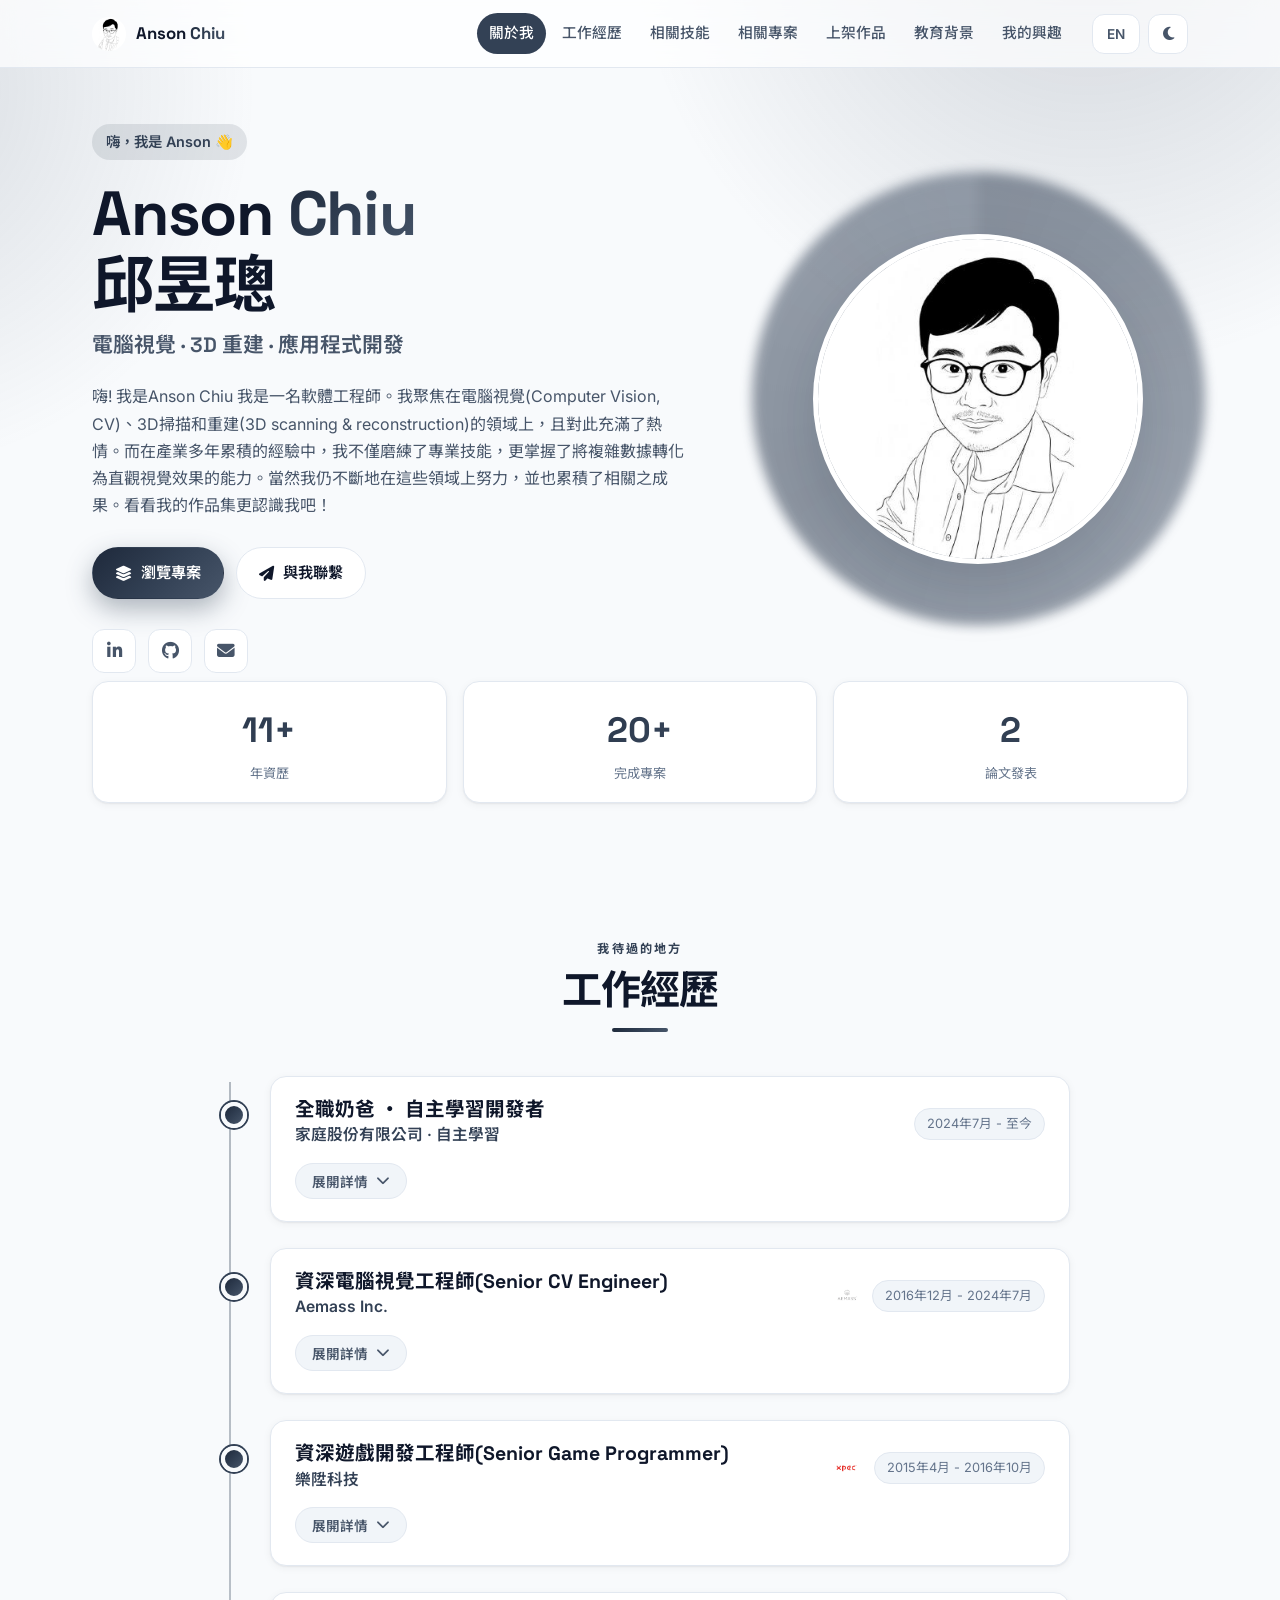
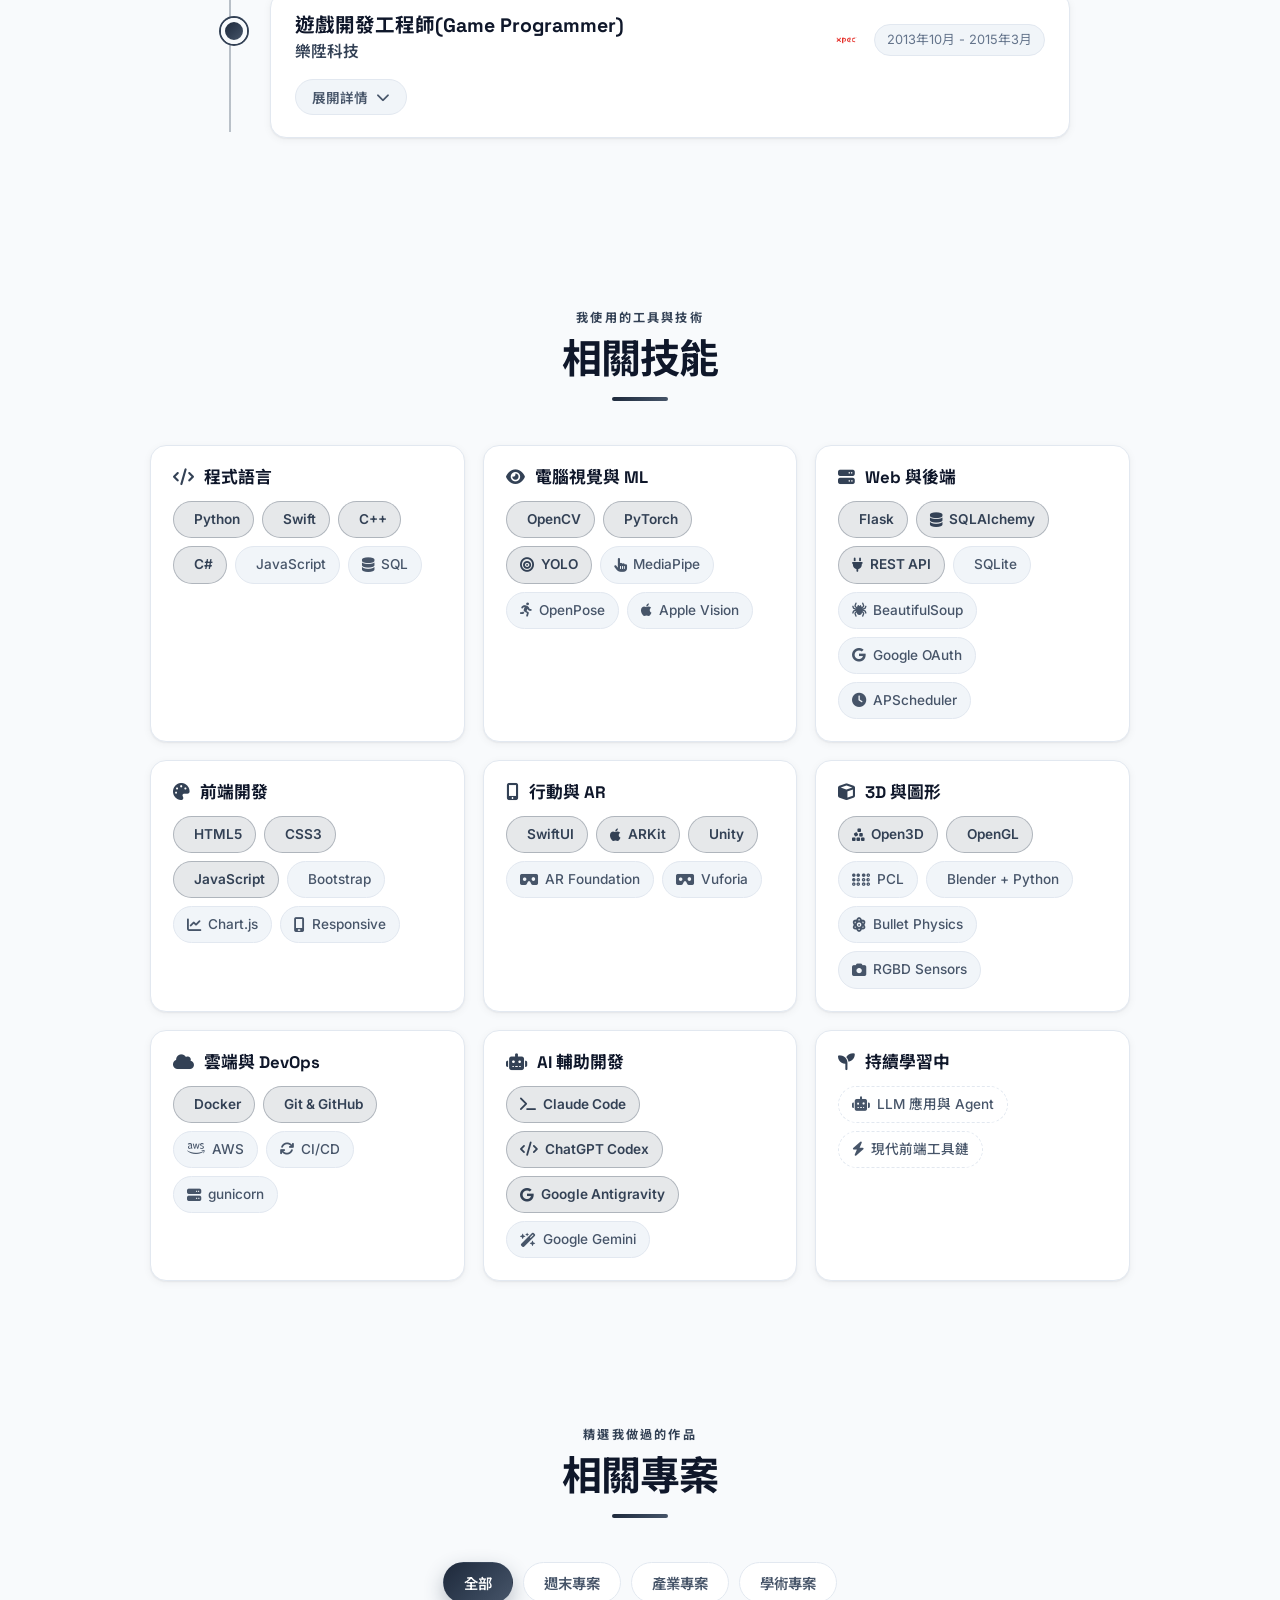
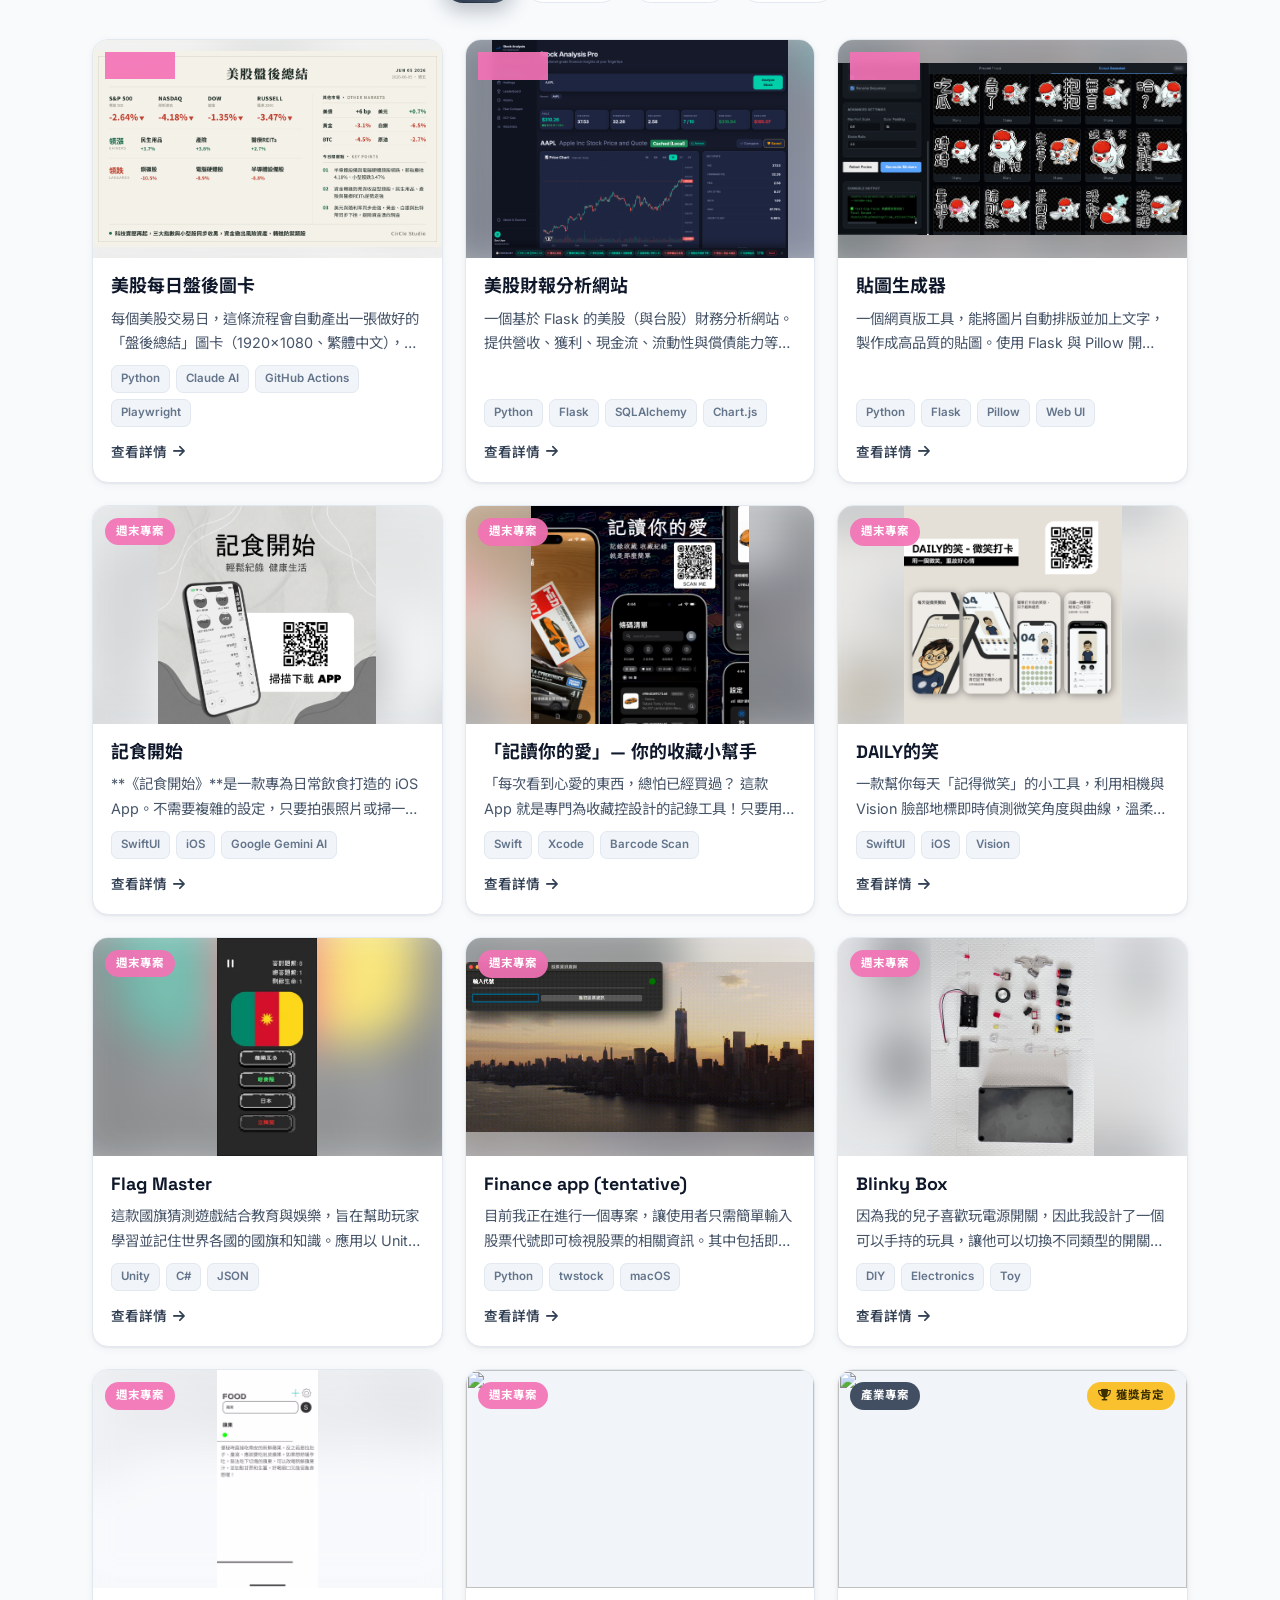
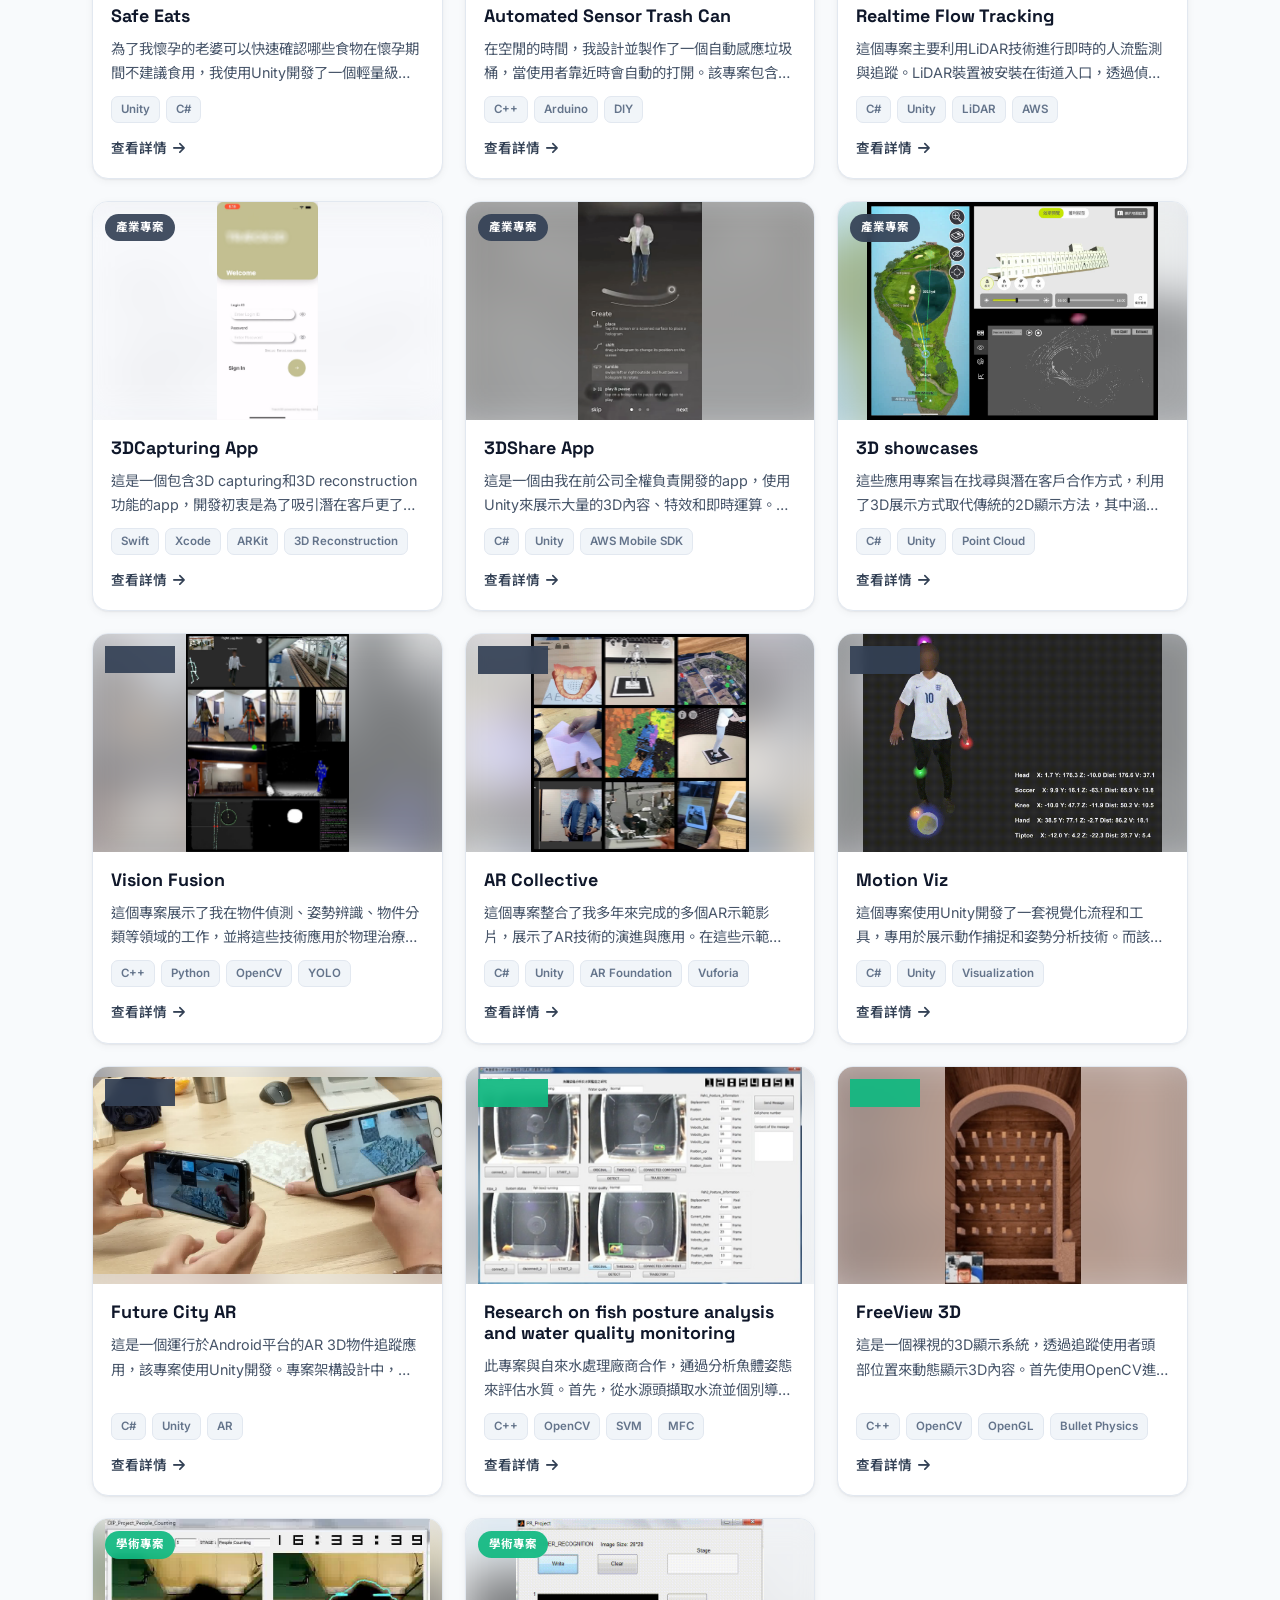
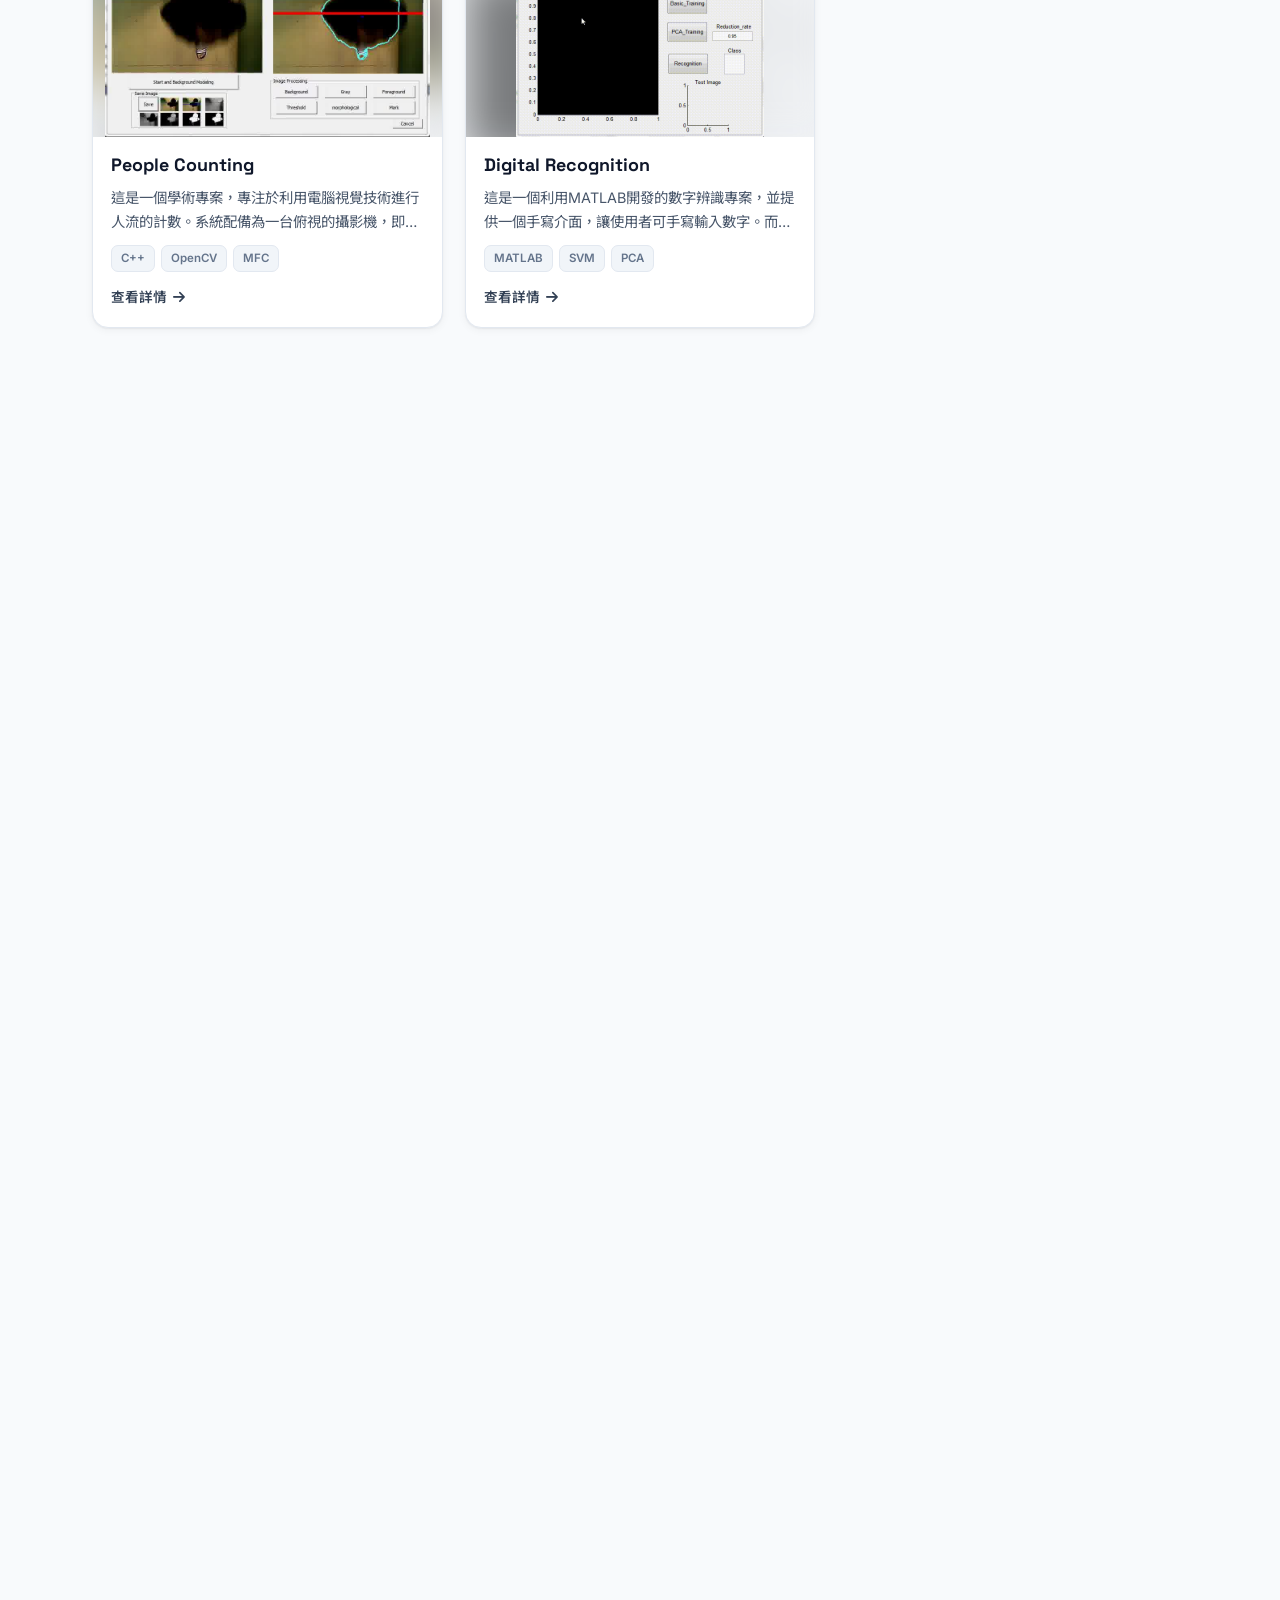
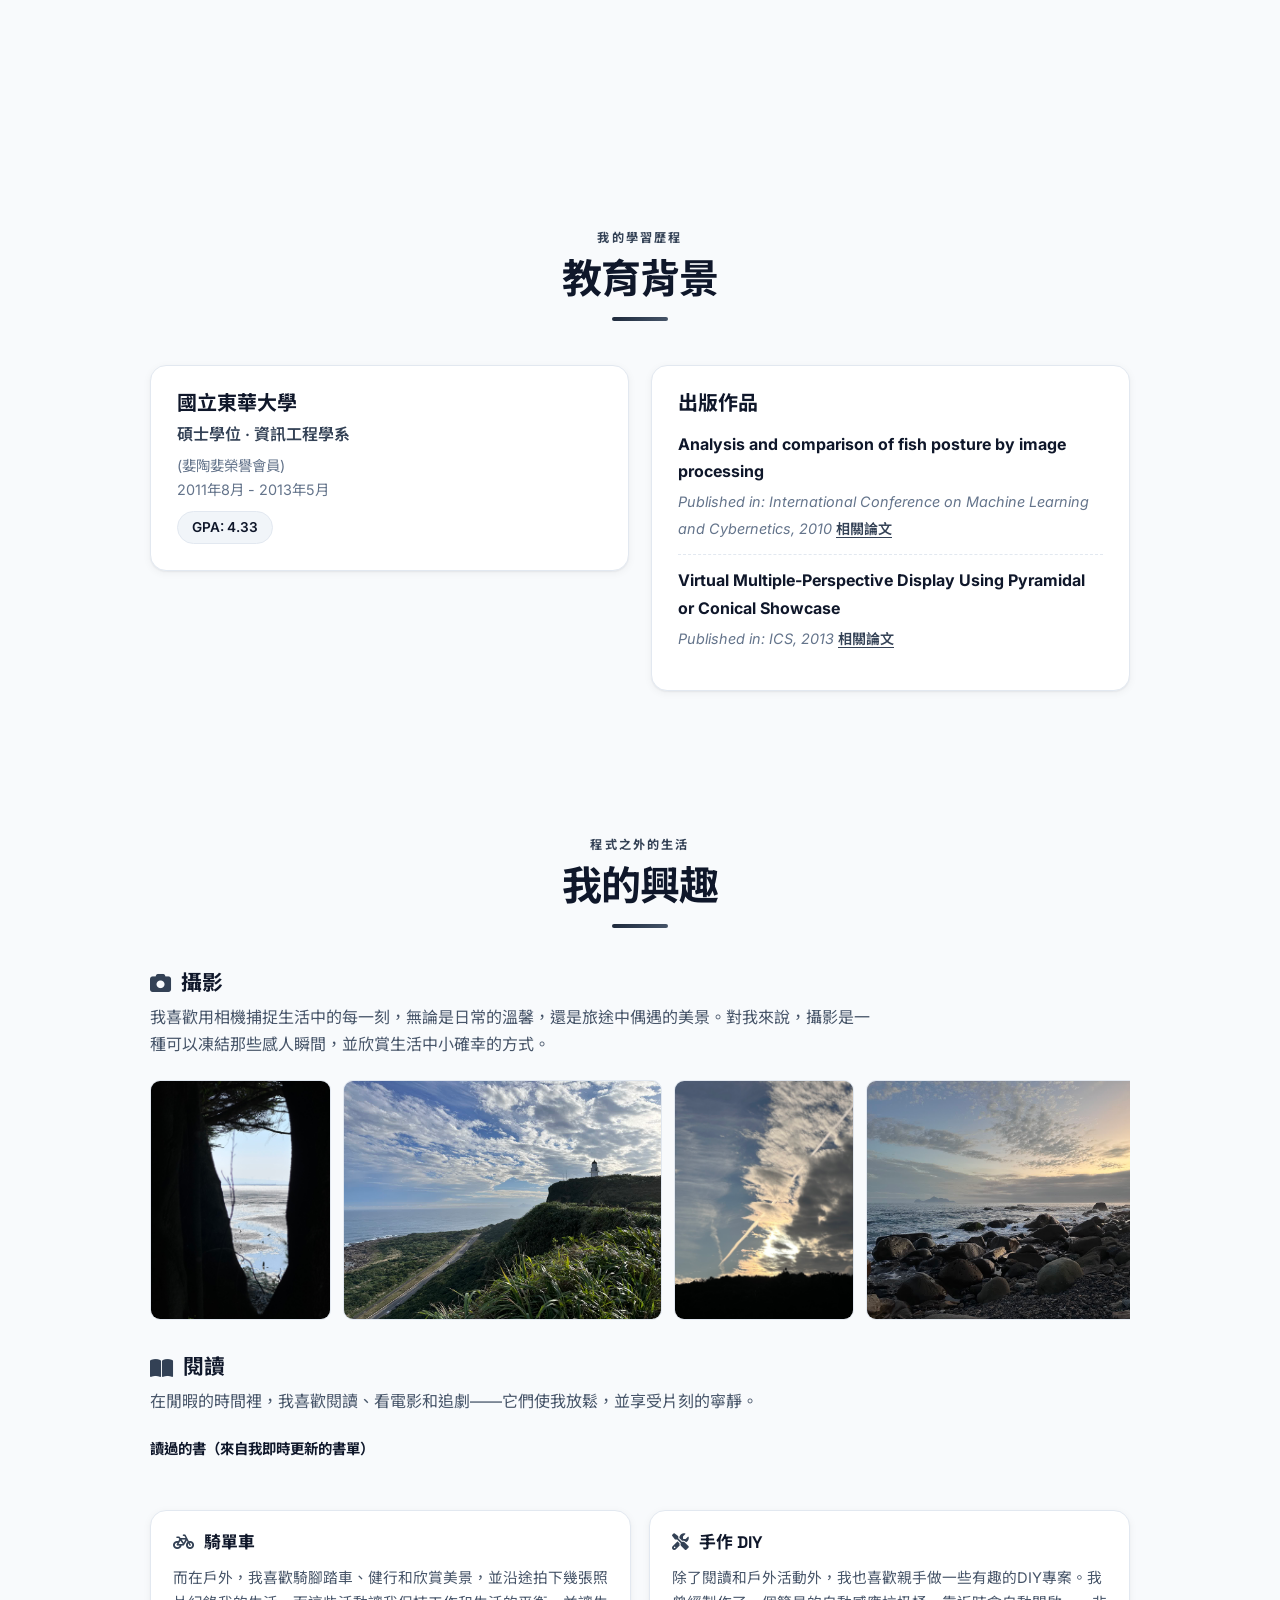
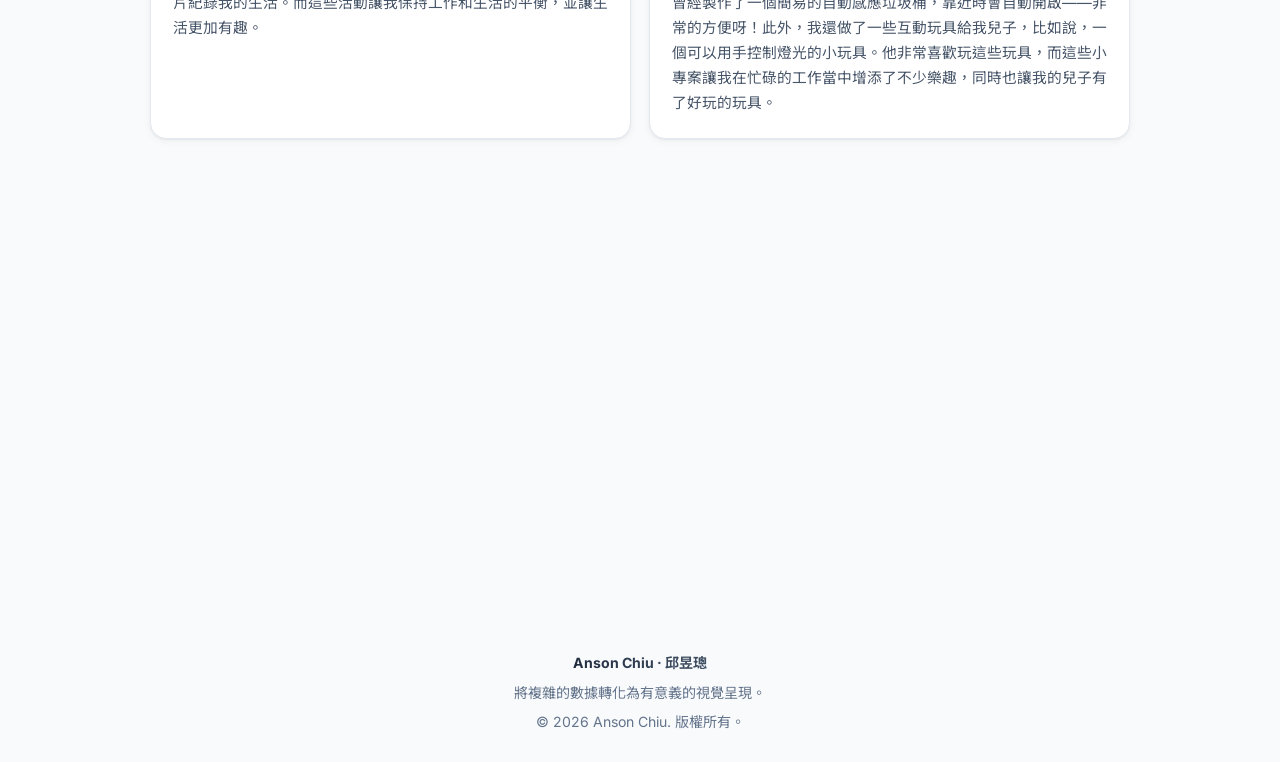
==== commit 62e62ffa: "feat: add Daily Market Card weekend project (AI + automation focus) Adds the daily-market-card repo " ====
--- a/index.html
+++ b/index.html
@@ -434,12 +434,12 @@
         <img src="" alt="">
     </div>
 
-    <script src="js/projects-data.js?v=22"></script>
+    <script src="js/projects-data.js?v=23"></script>
     <script src="js/skills-data.js?v=22"></script>
     <script src="js/photos-data.js?v=22"></script>
     <script src="js/reading-data.js?v=22"></script>
     <script src="js/showcase-data.js?v=24"></script>
-    <script src="js/main.js?v=23"></script>
+    <script src="js/main.js?v=25"></script>
     <script>document.getElementById('year').textContent = new Date().getFullYear();</script>
 </body>
 
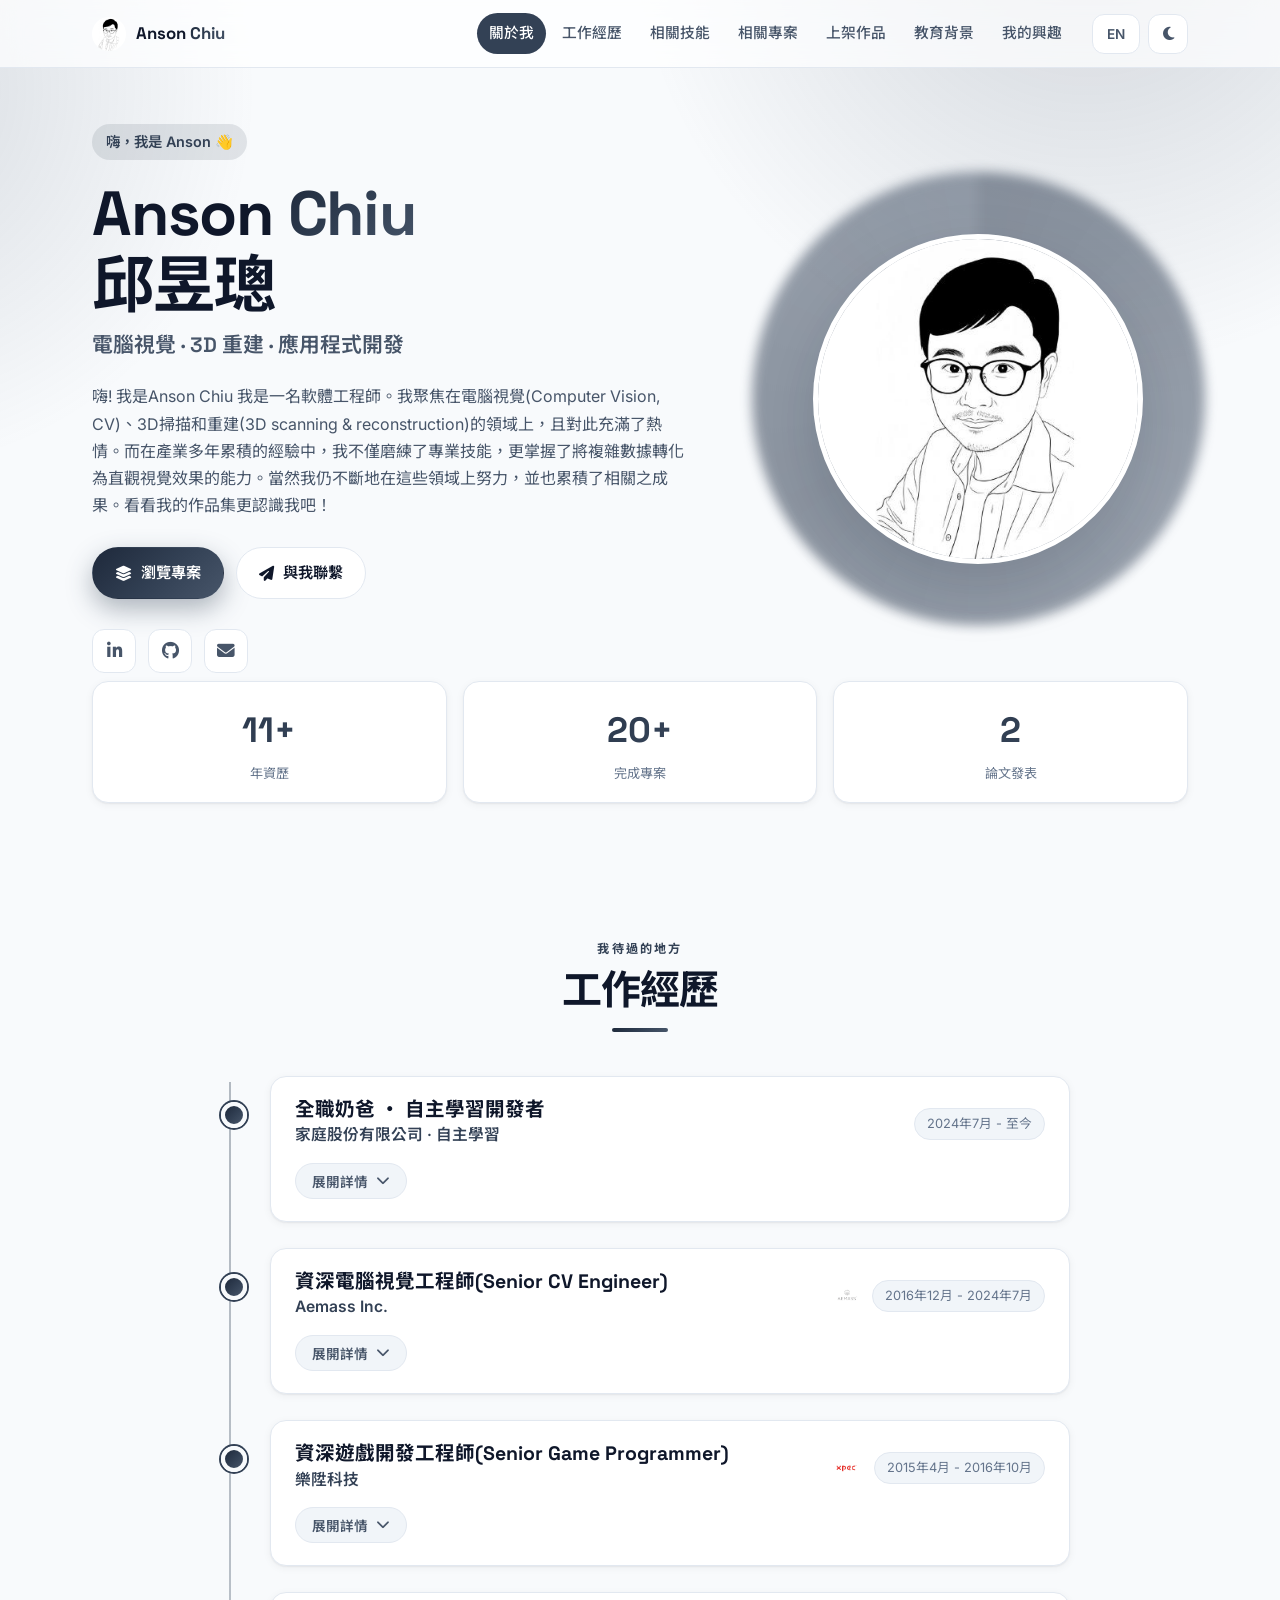
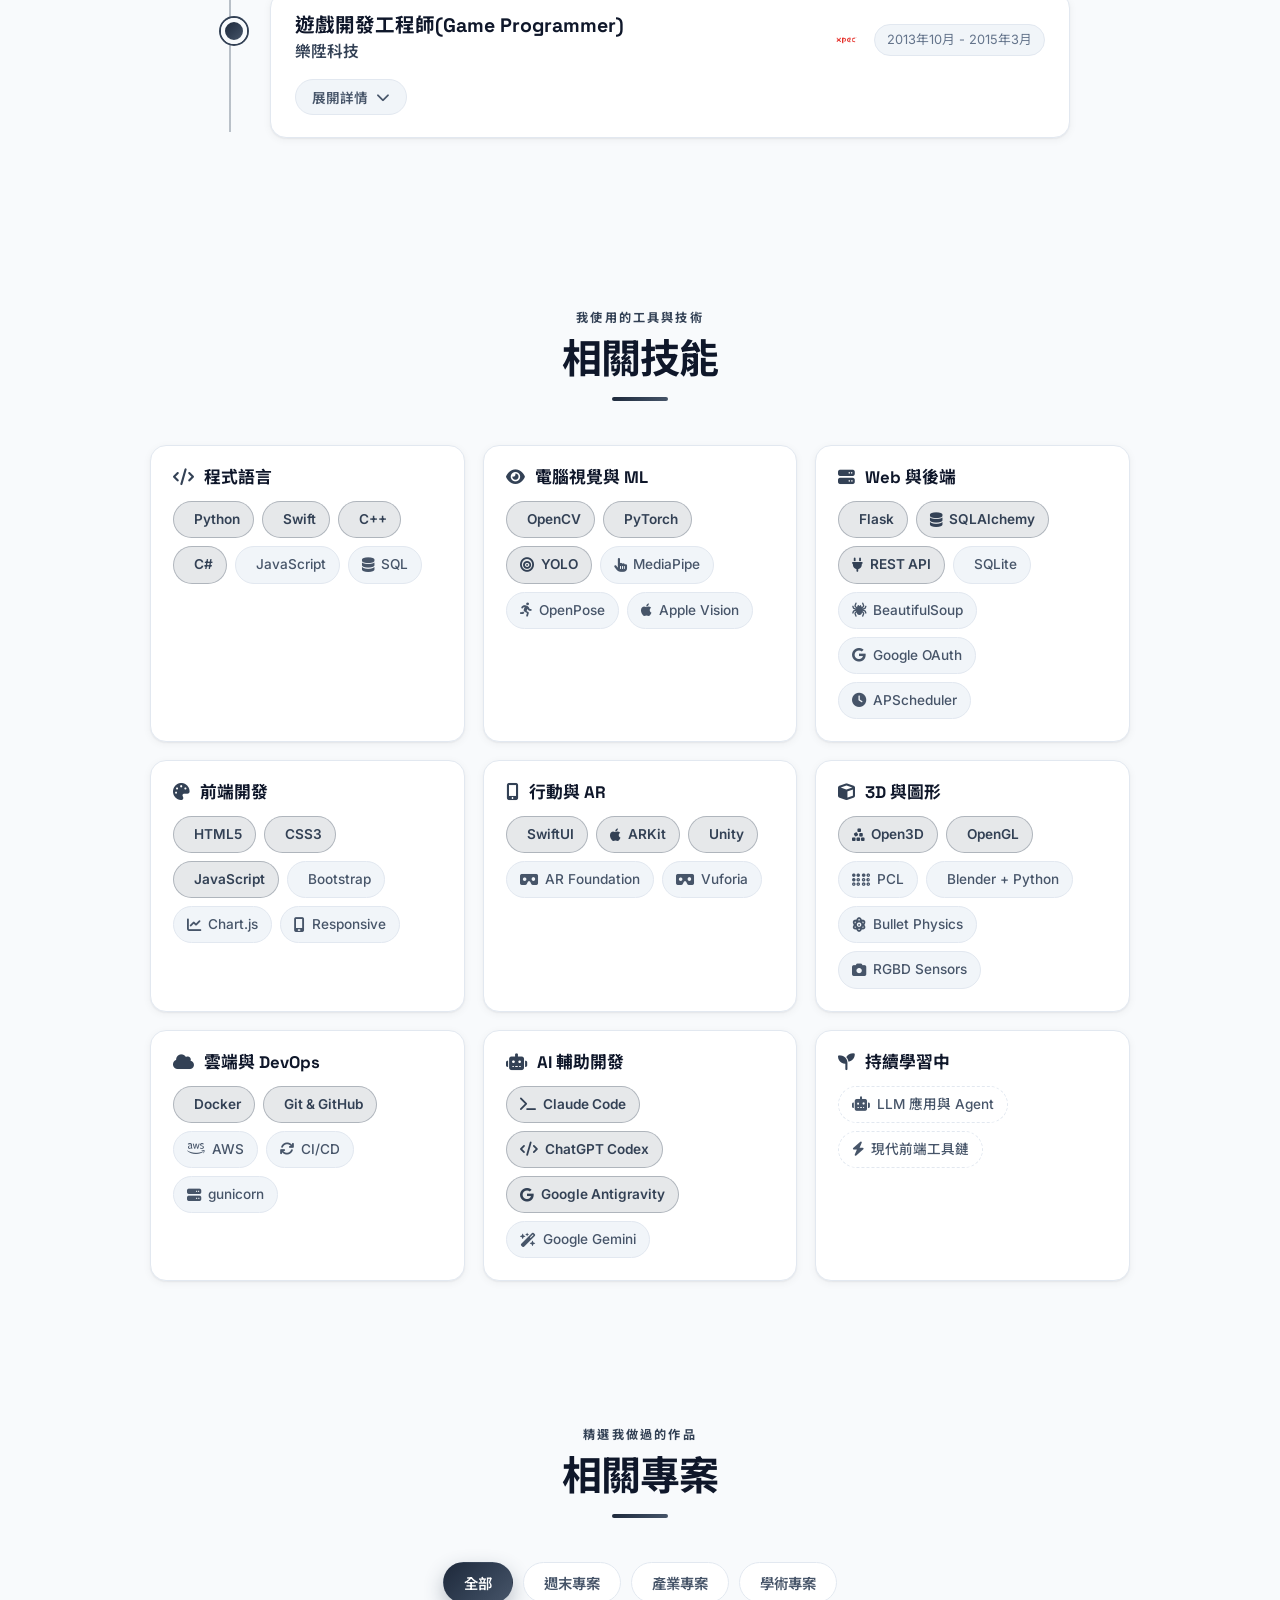
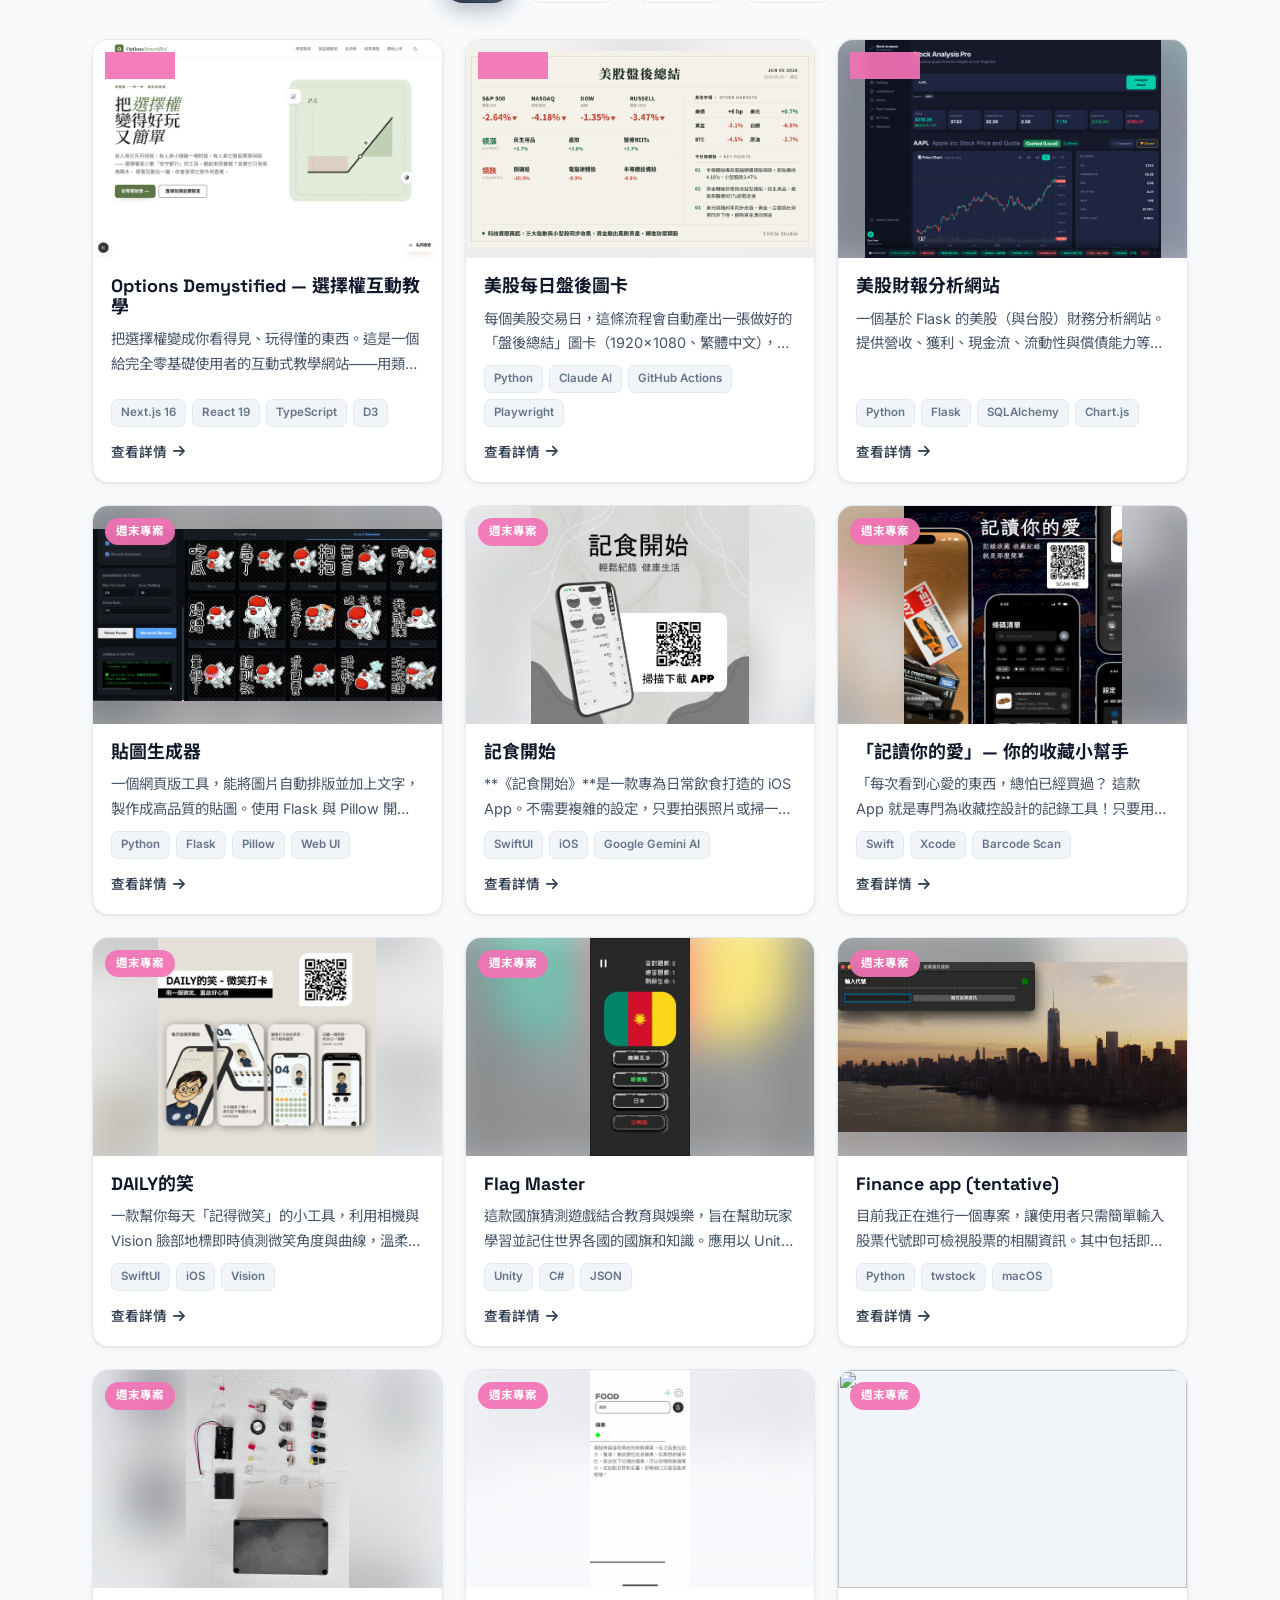
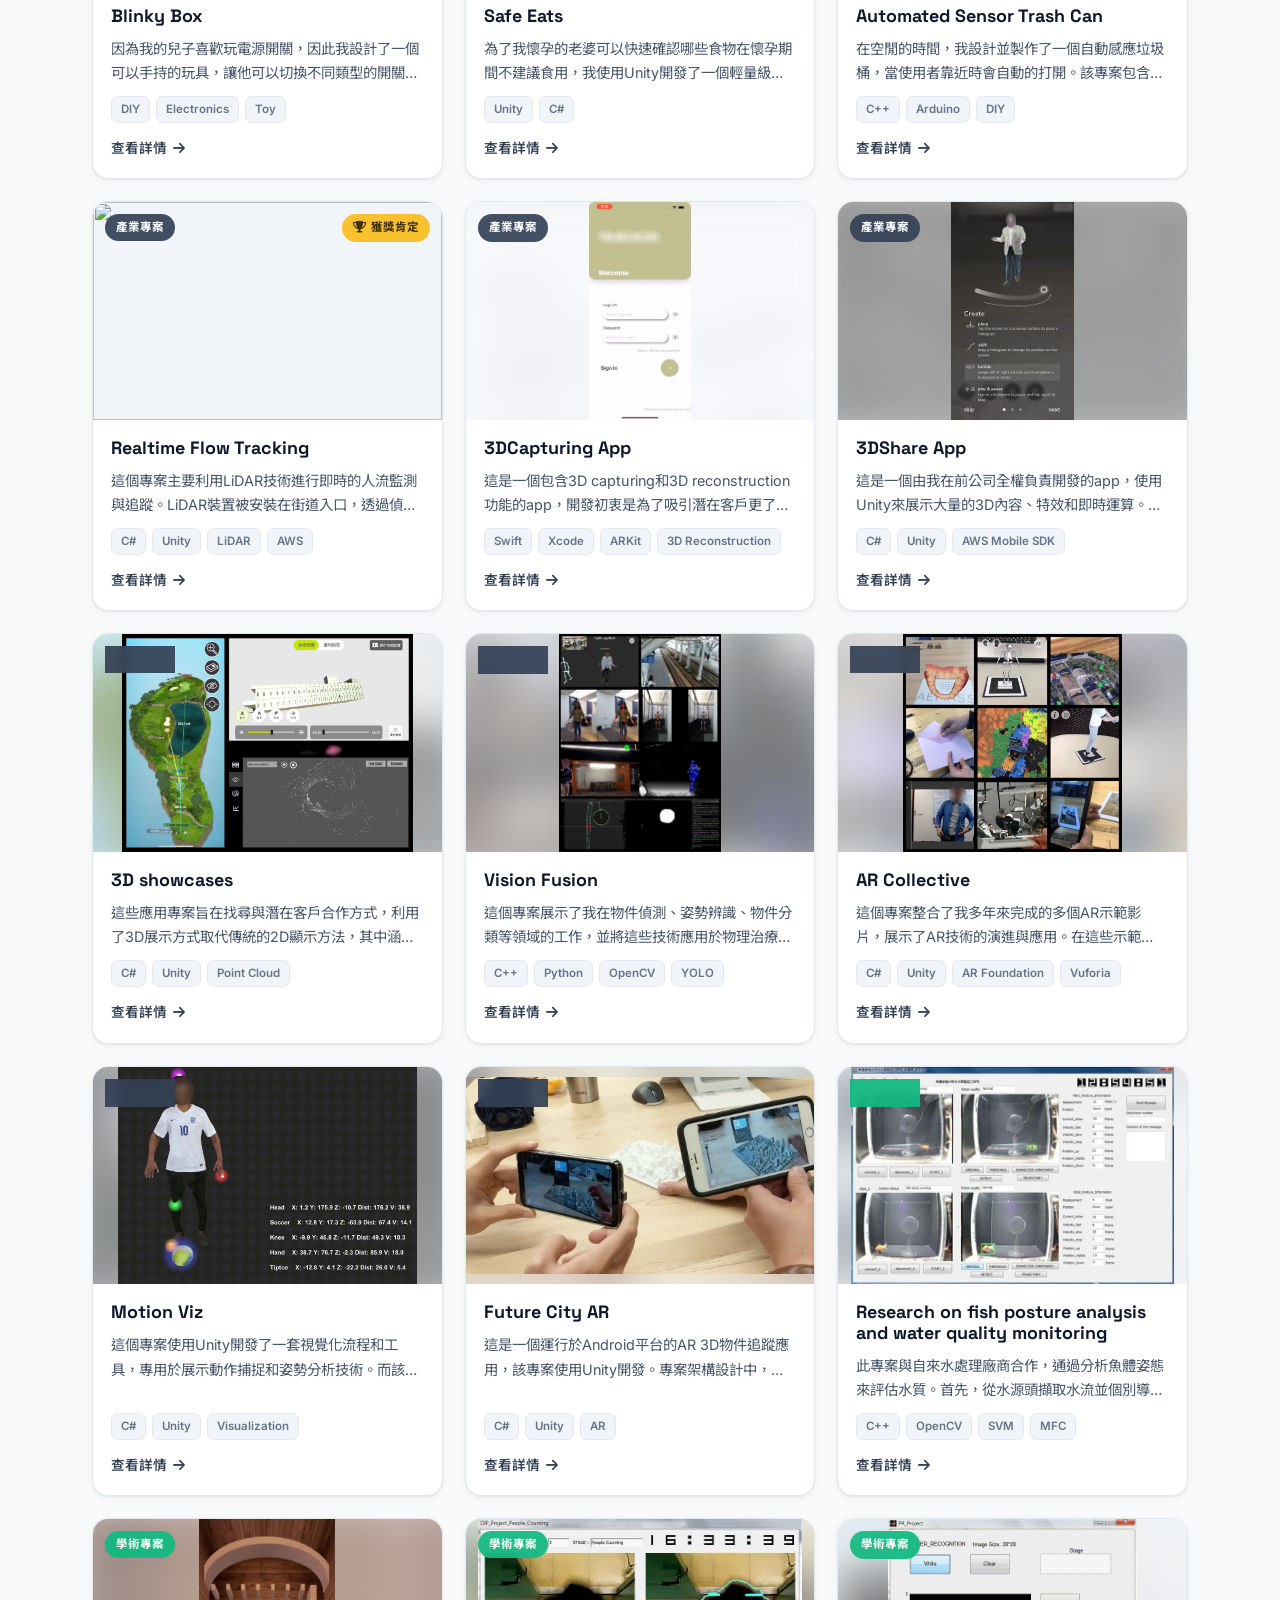
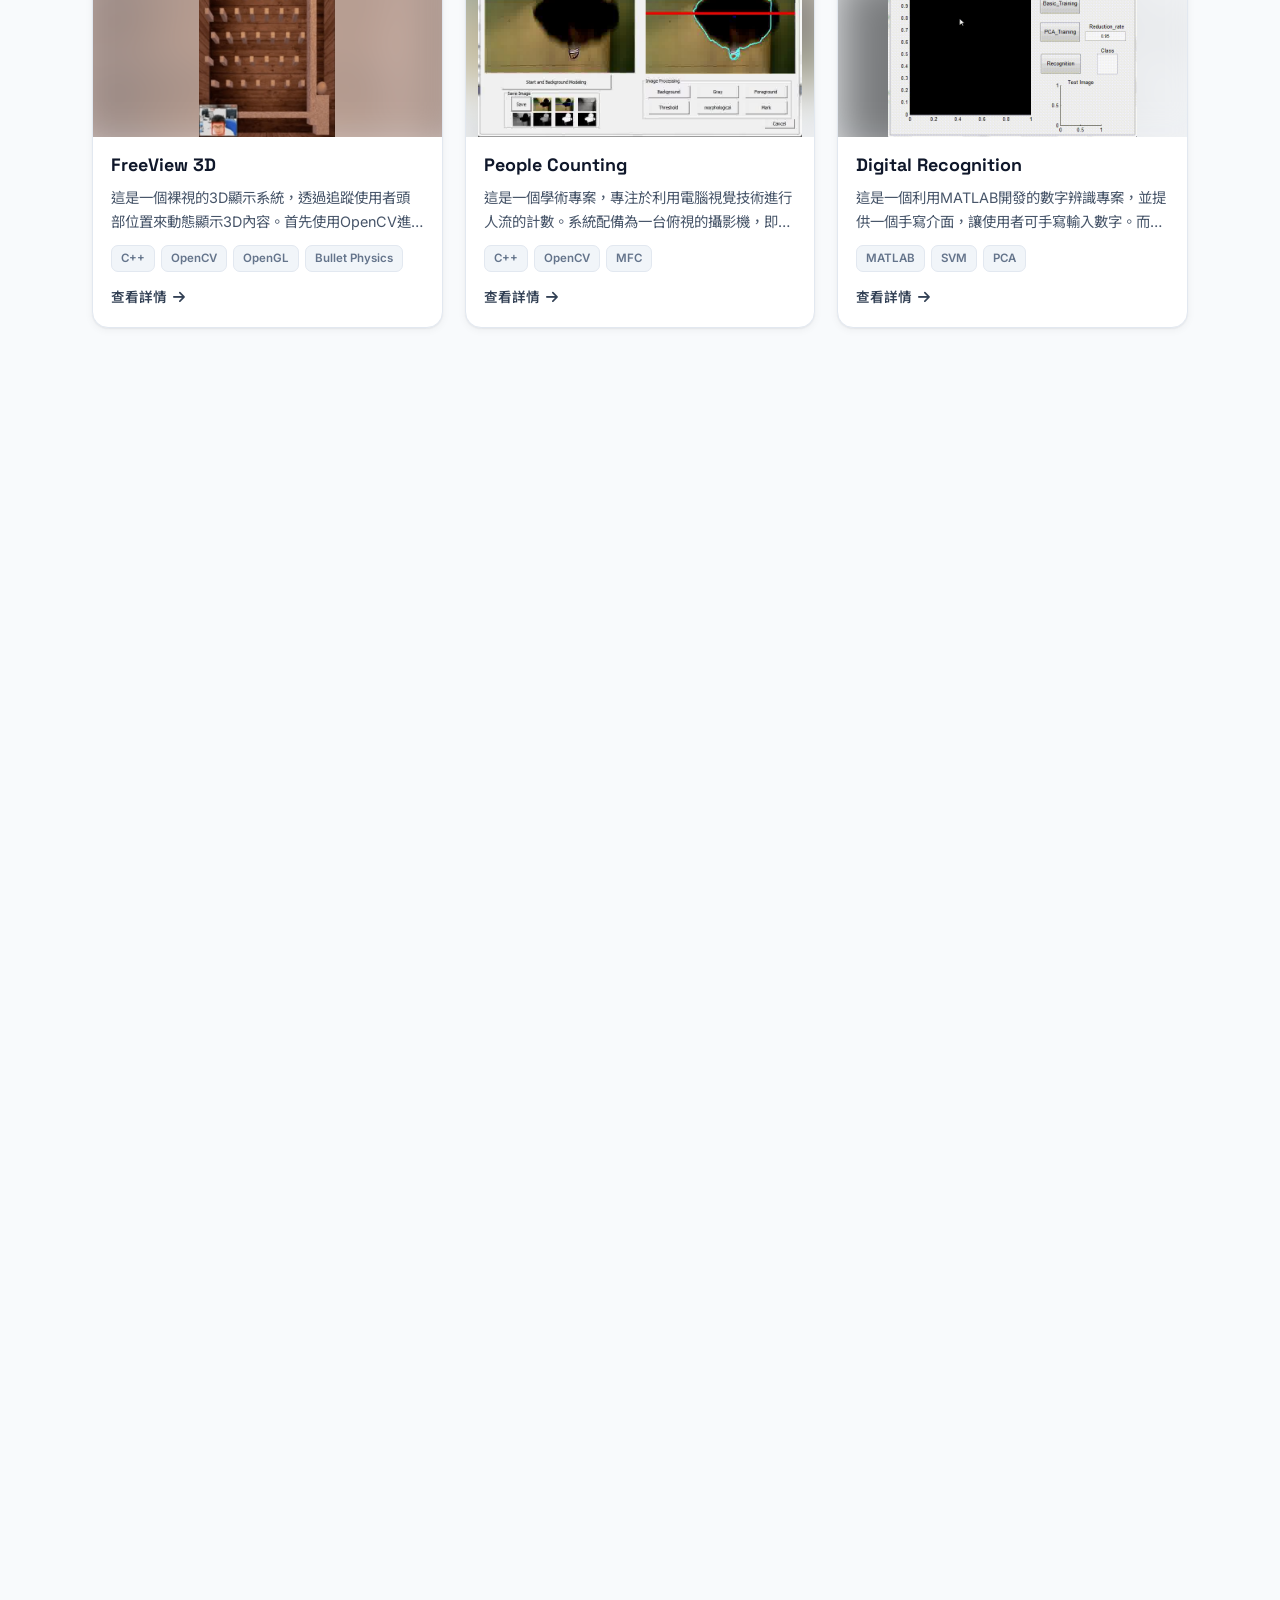
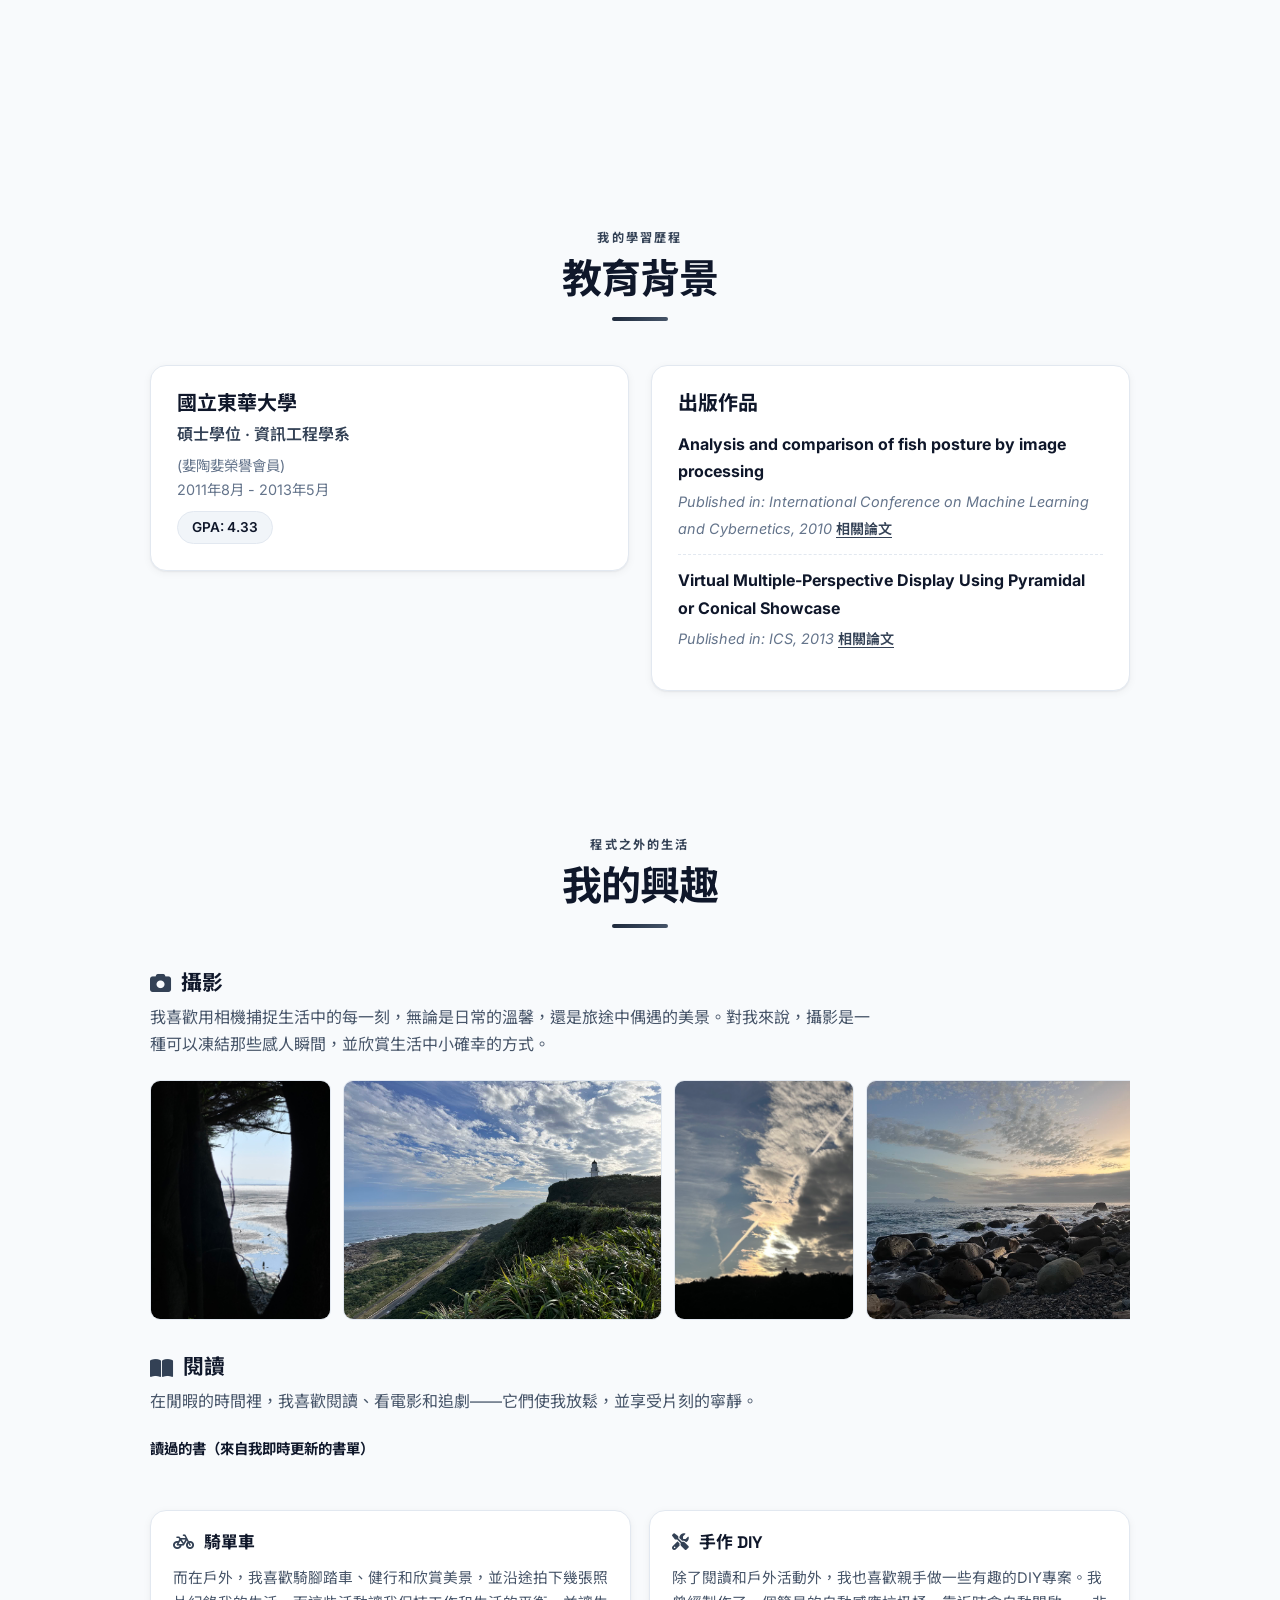
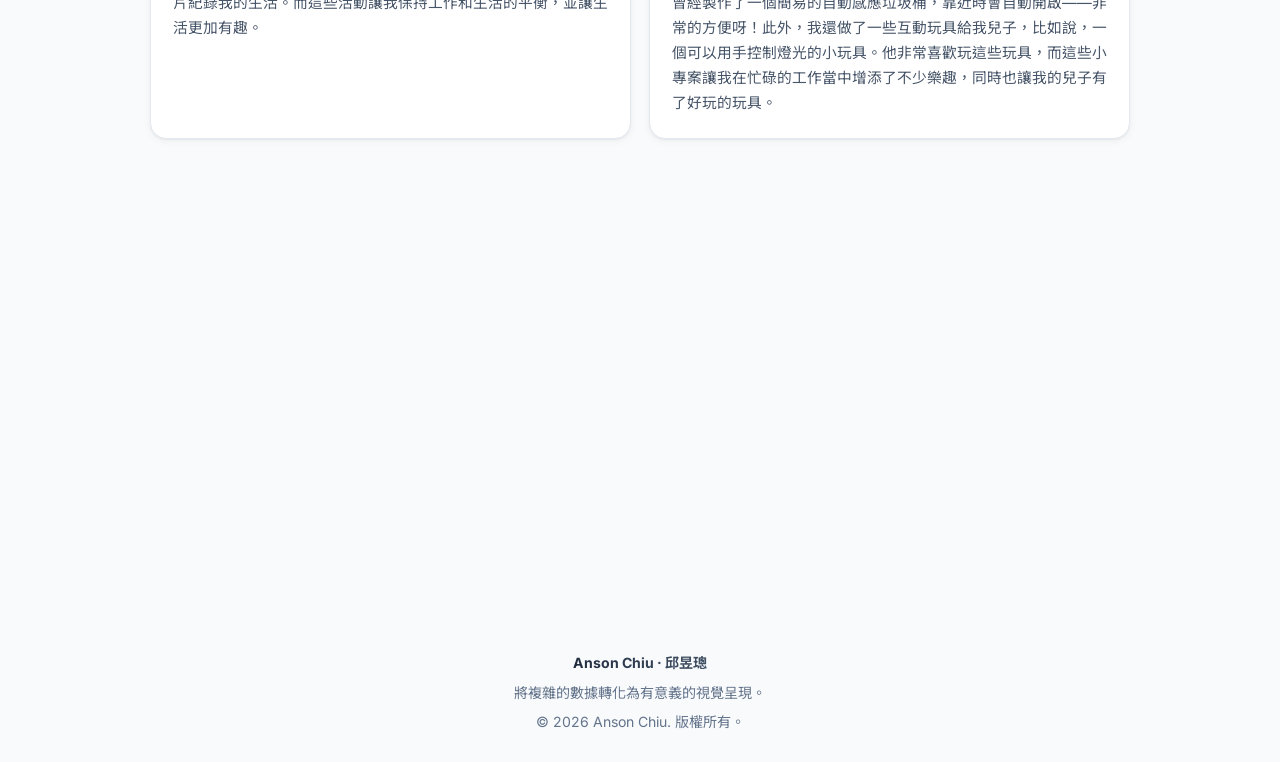
==== commit 16cd5227: "Add Options Demystified to weekend projects New personal/weekend project card linking to the live si" ====
--- a/index.html
+++ b/index.html
@@ -434,12 +434,12 @@
         <img src="" alt="">
     </div>
 
-    <script src="js/projects-data.js?v=23"></script>
+    <script src="js/projects-data.js?v=24"></script>
     <script src="js/skills-data.js?v=22"></script>
     <script src="js/photos-data.js?v=22"></script>
     <script src="js/reading-data.js?v=22"></script>
     <script src="js/showcase-data.js?v=24"></script>
-    <script src="js/main.js?v=25"></script>
+    <script src="js/main.js?v=26"></script>
     <script>document.getElementById('year').textContent = new Date().getFullYear();</script>
 </body>
 
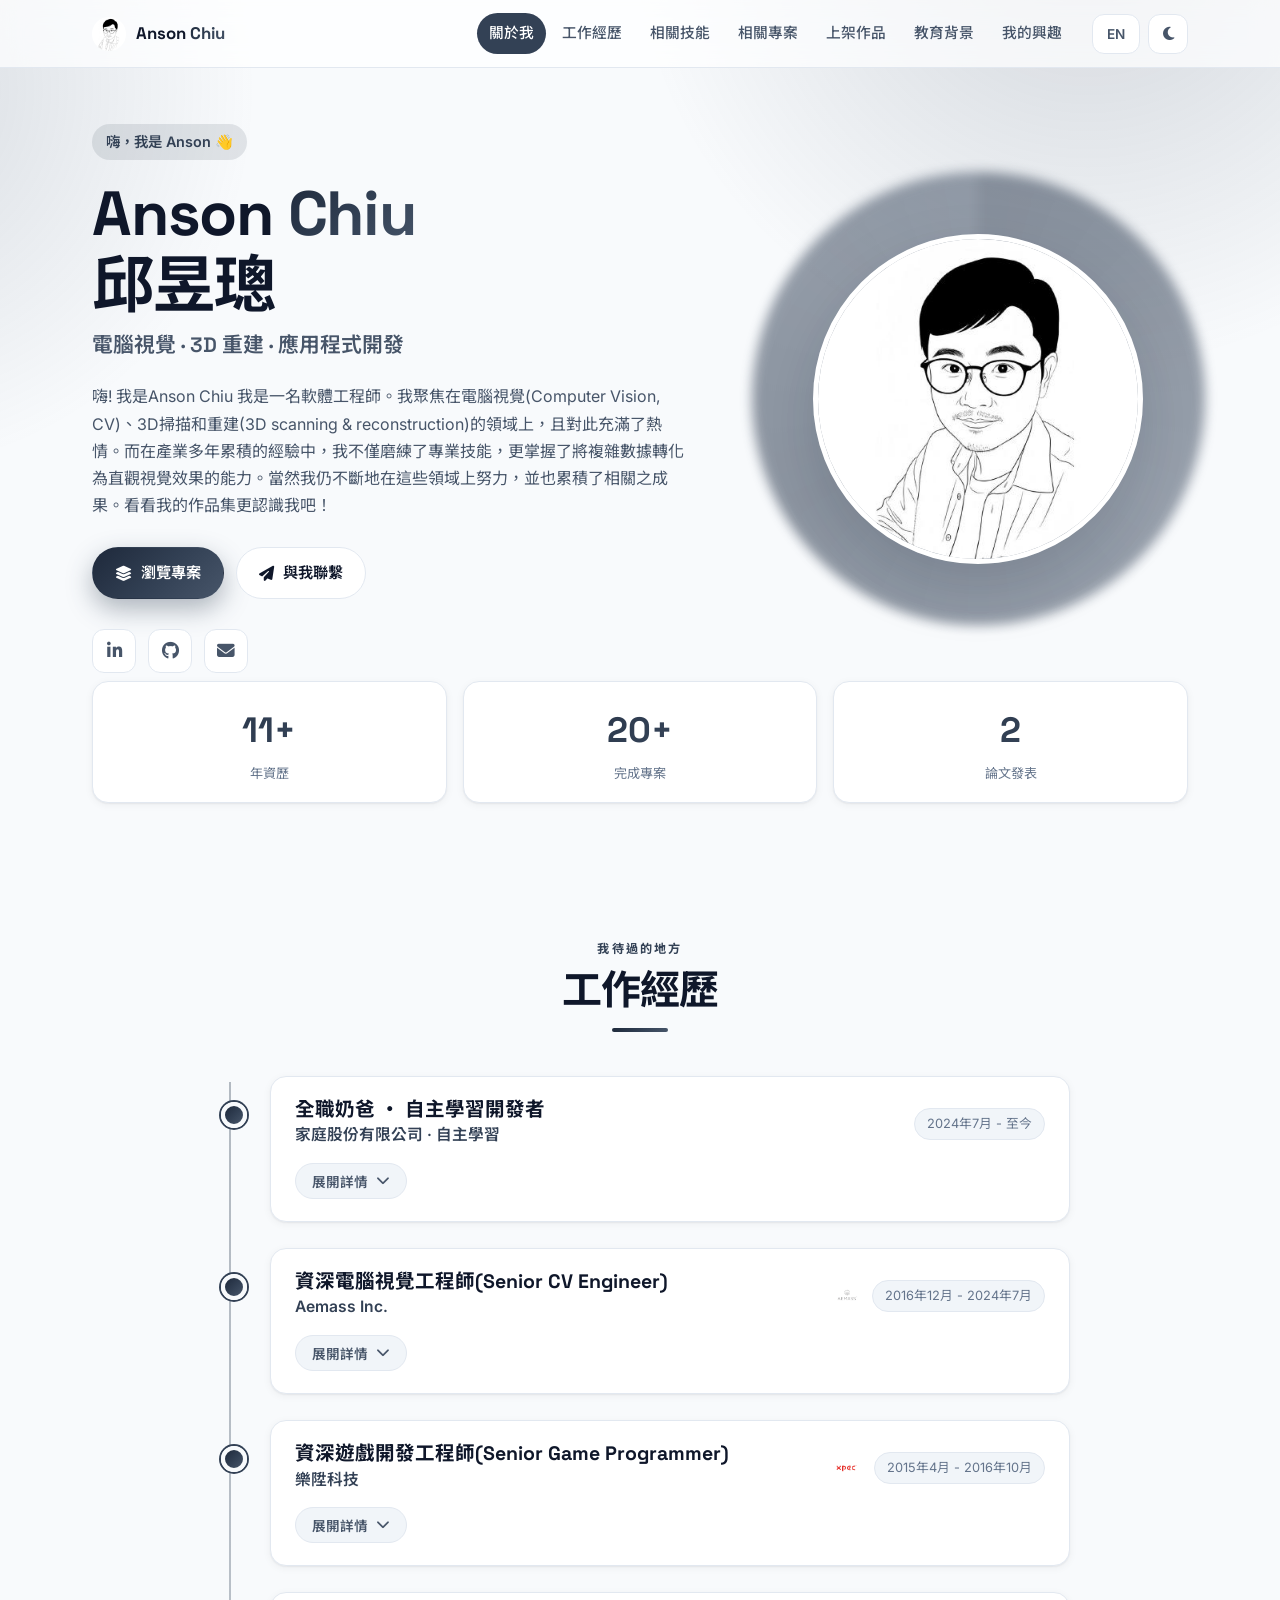
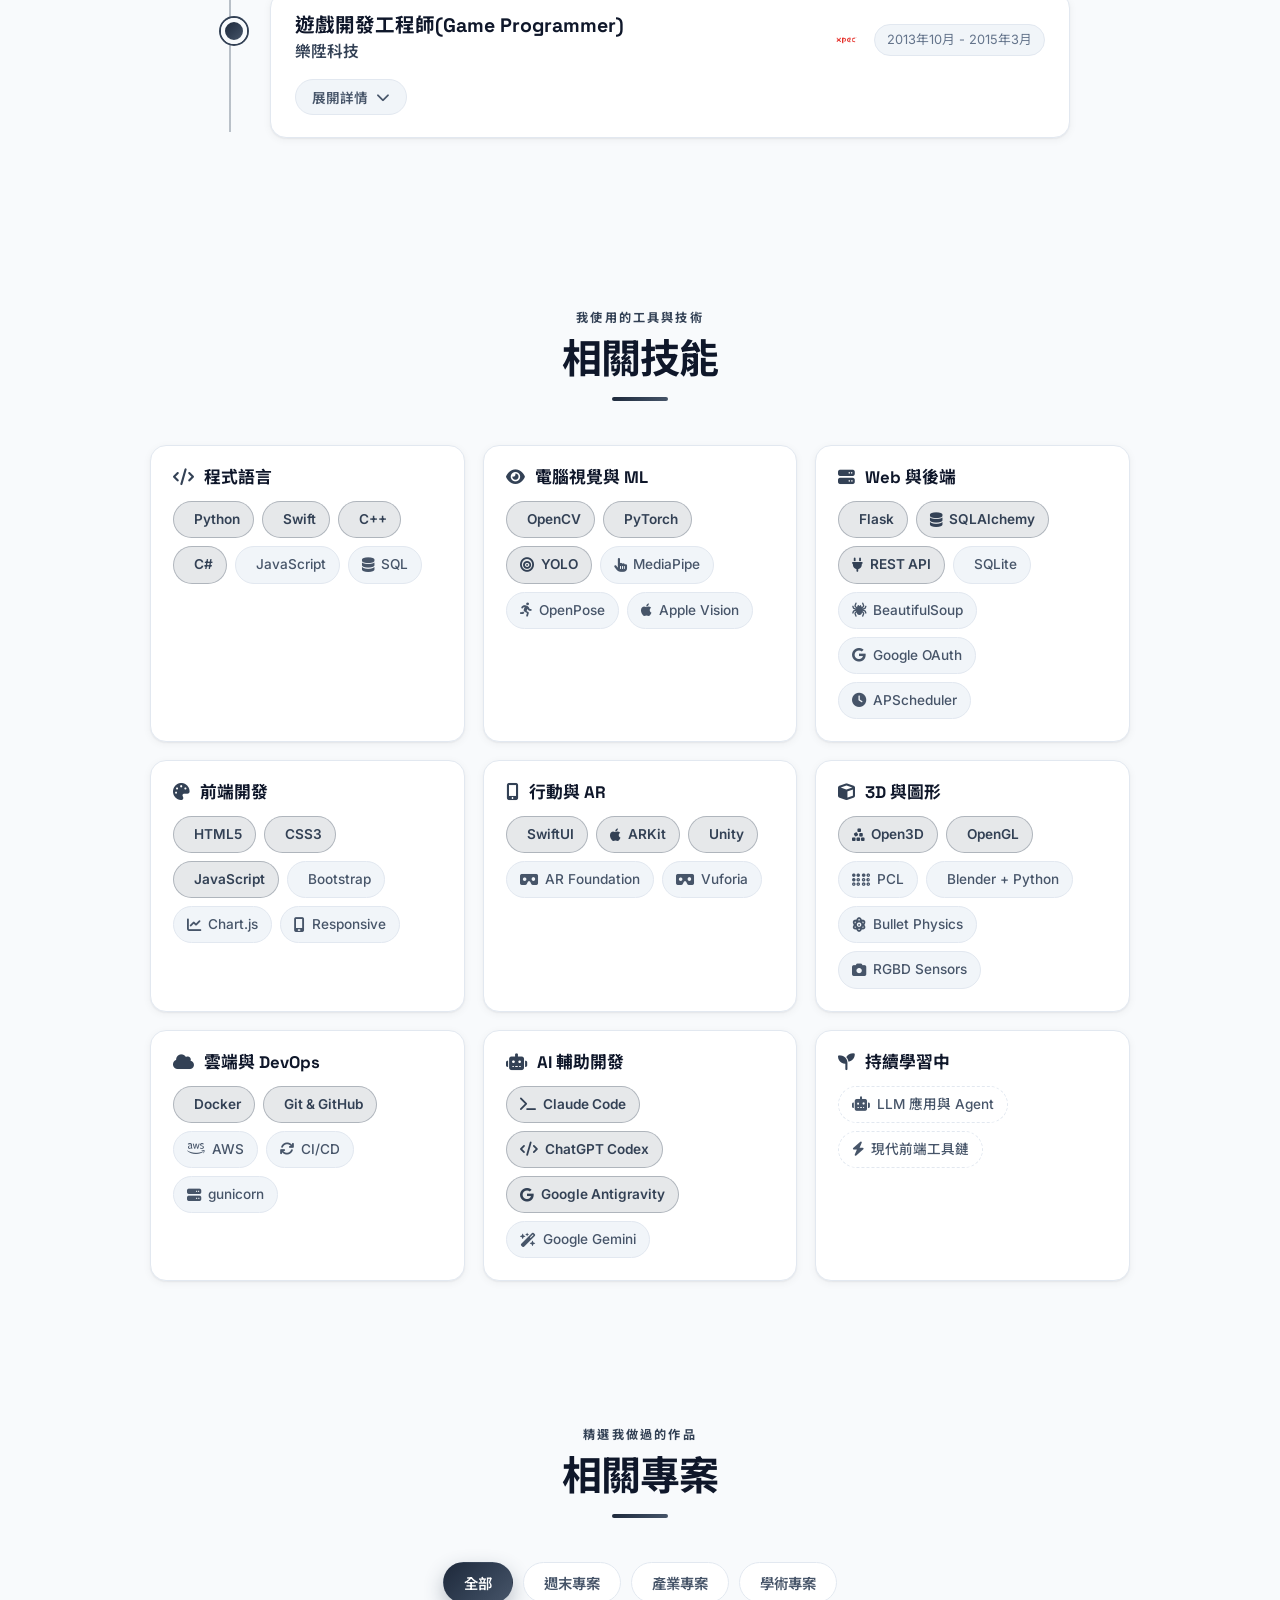
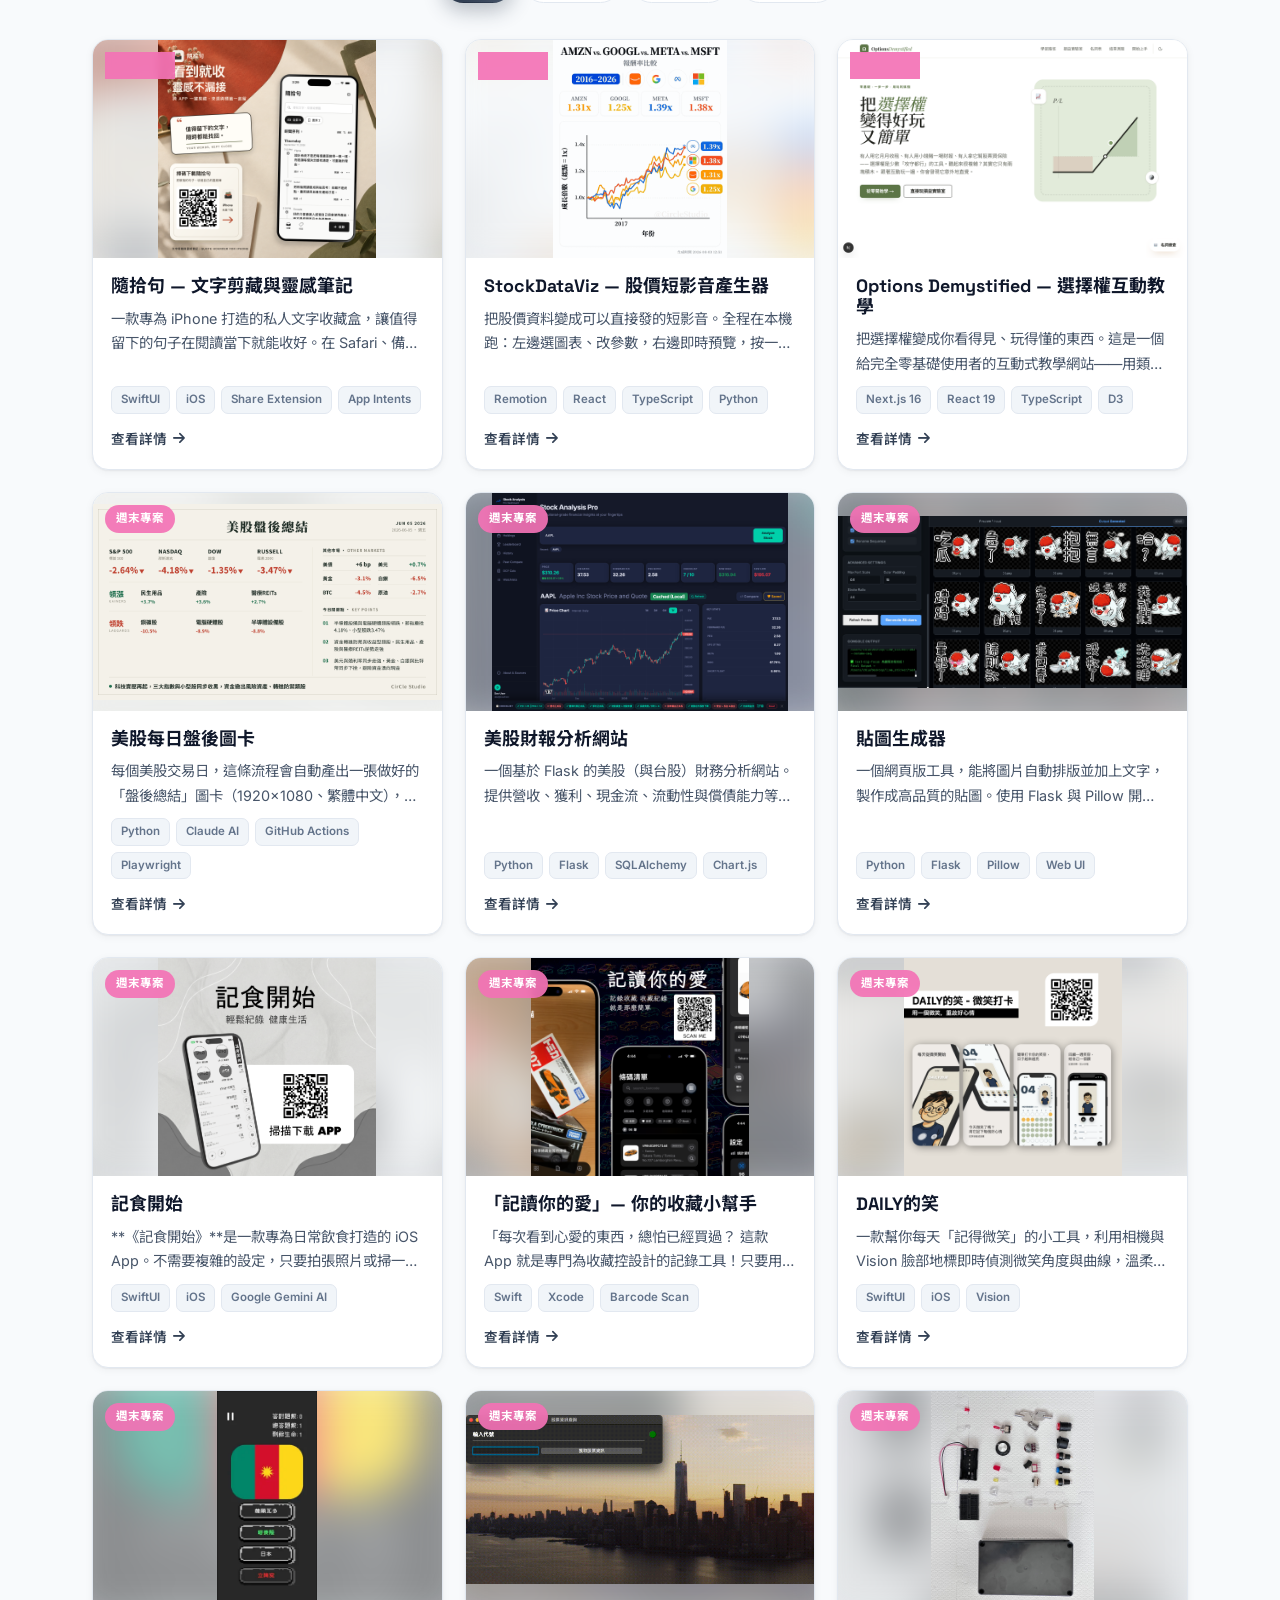
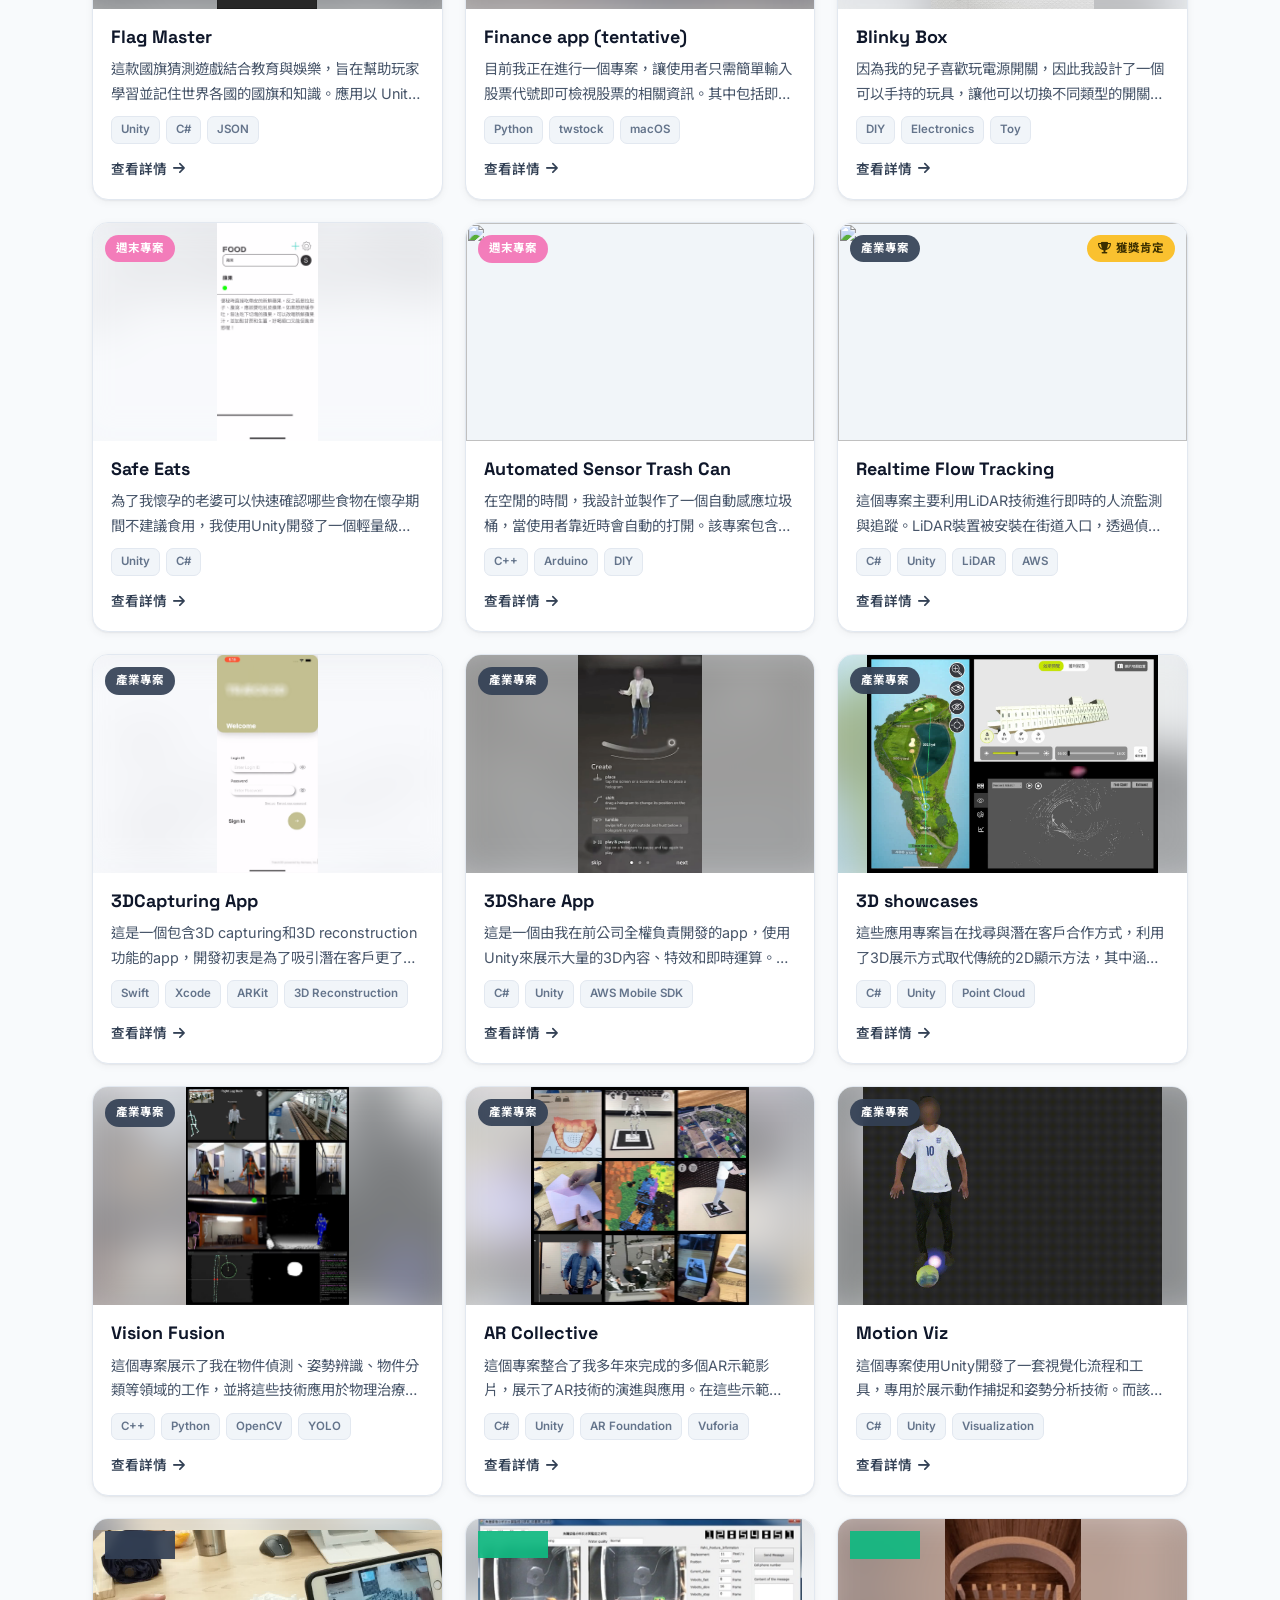
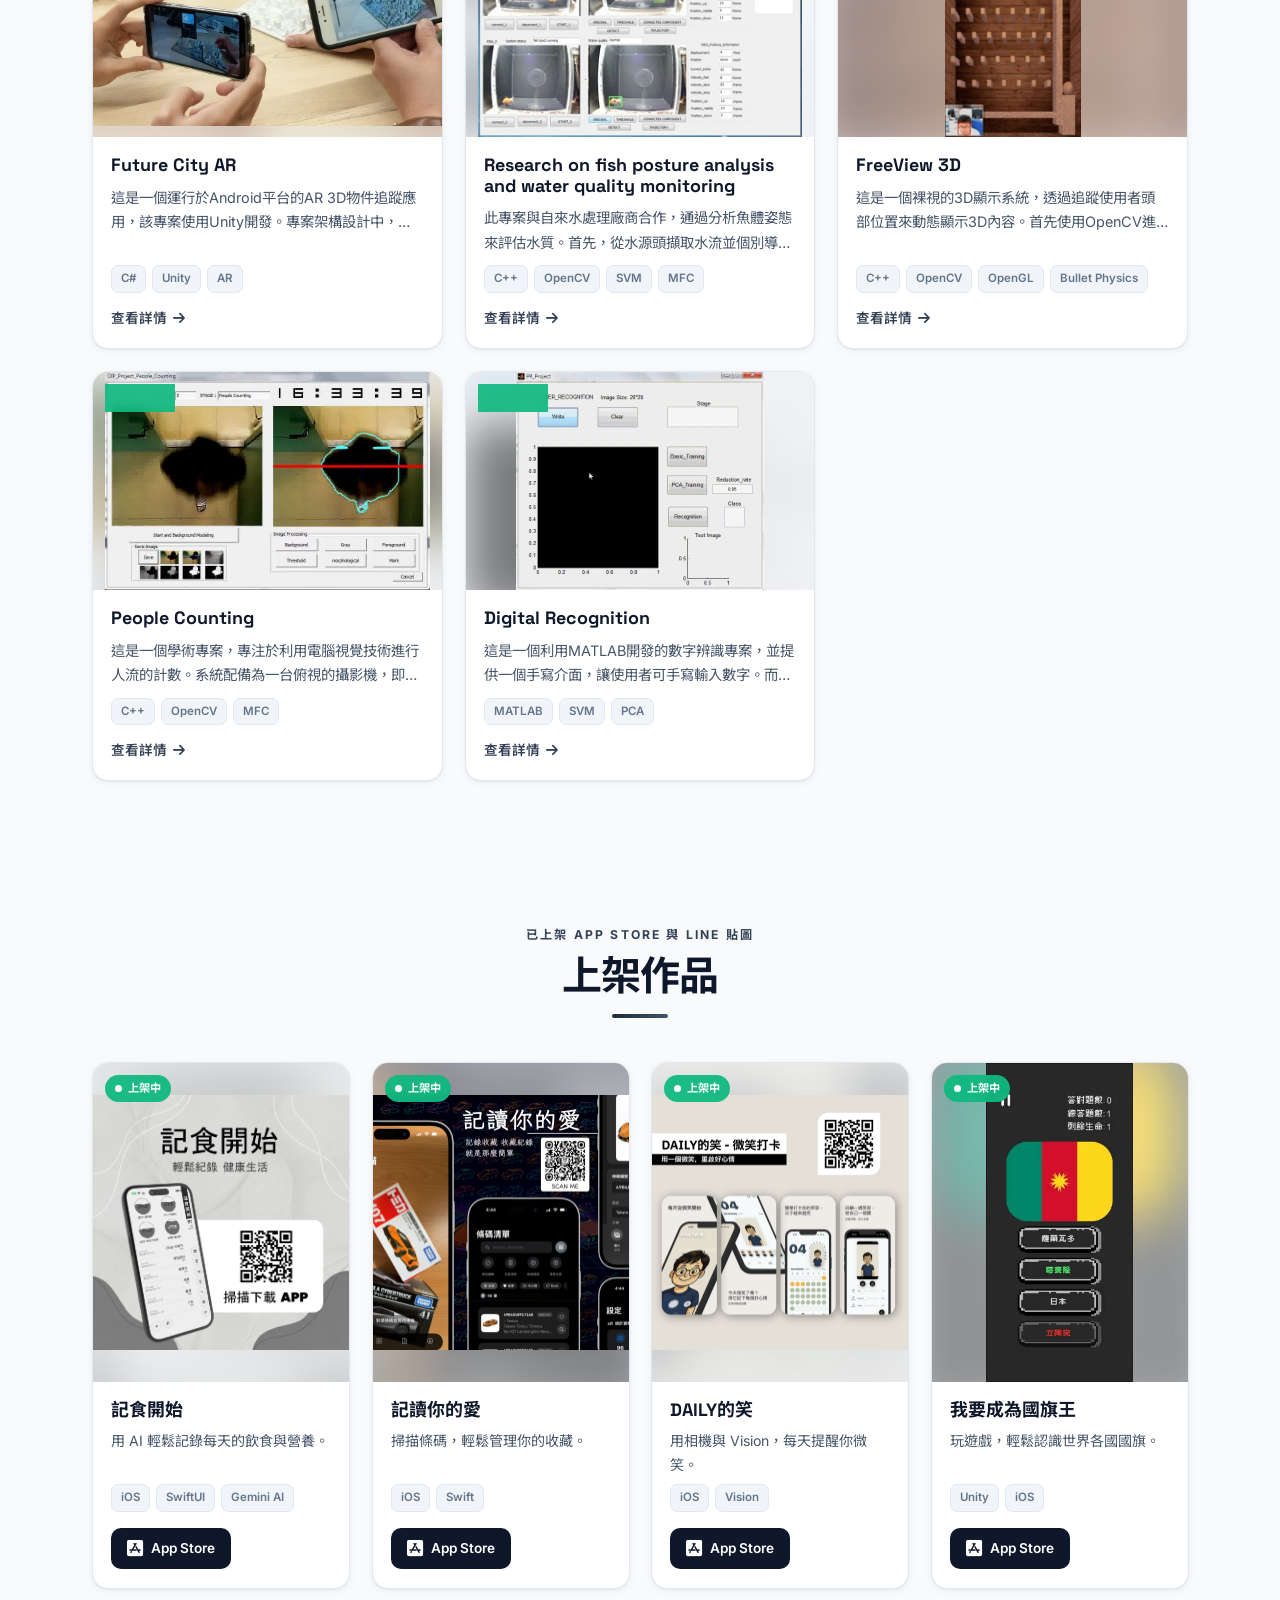
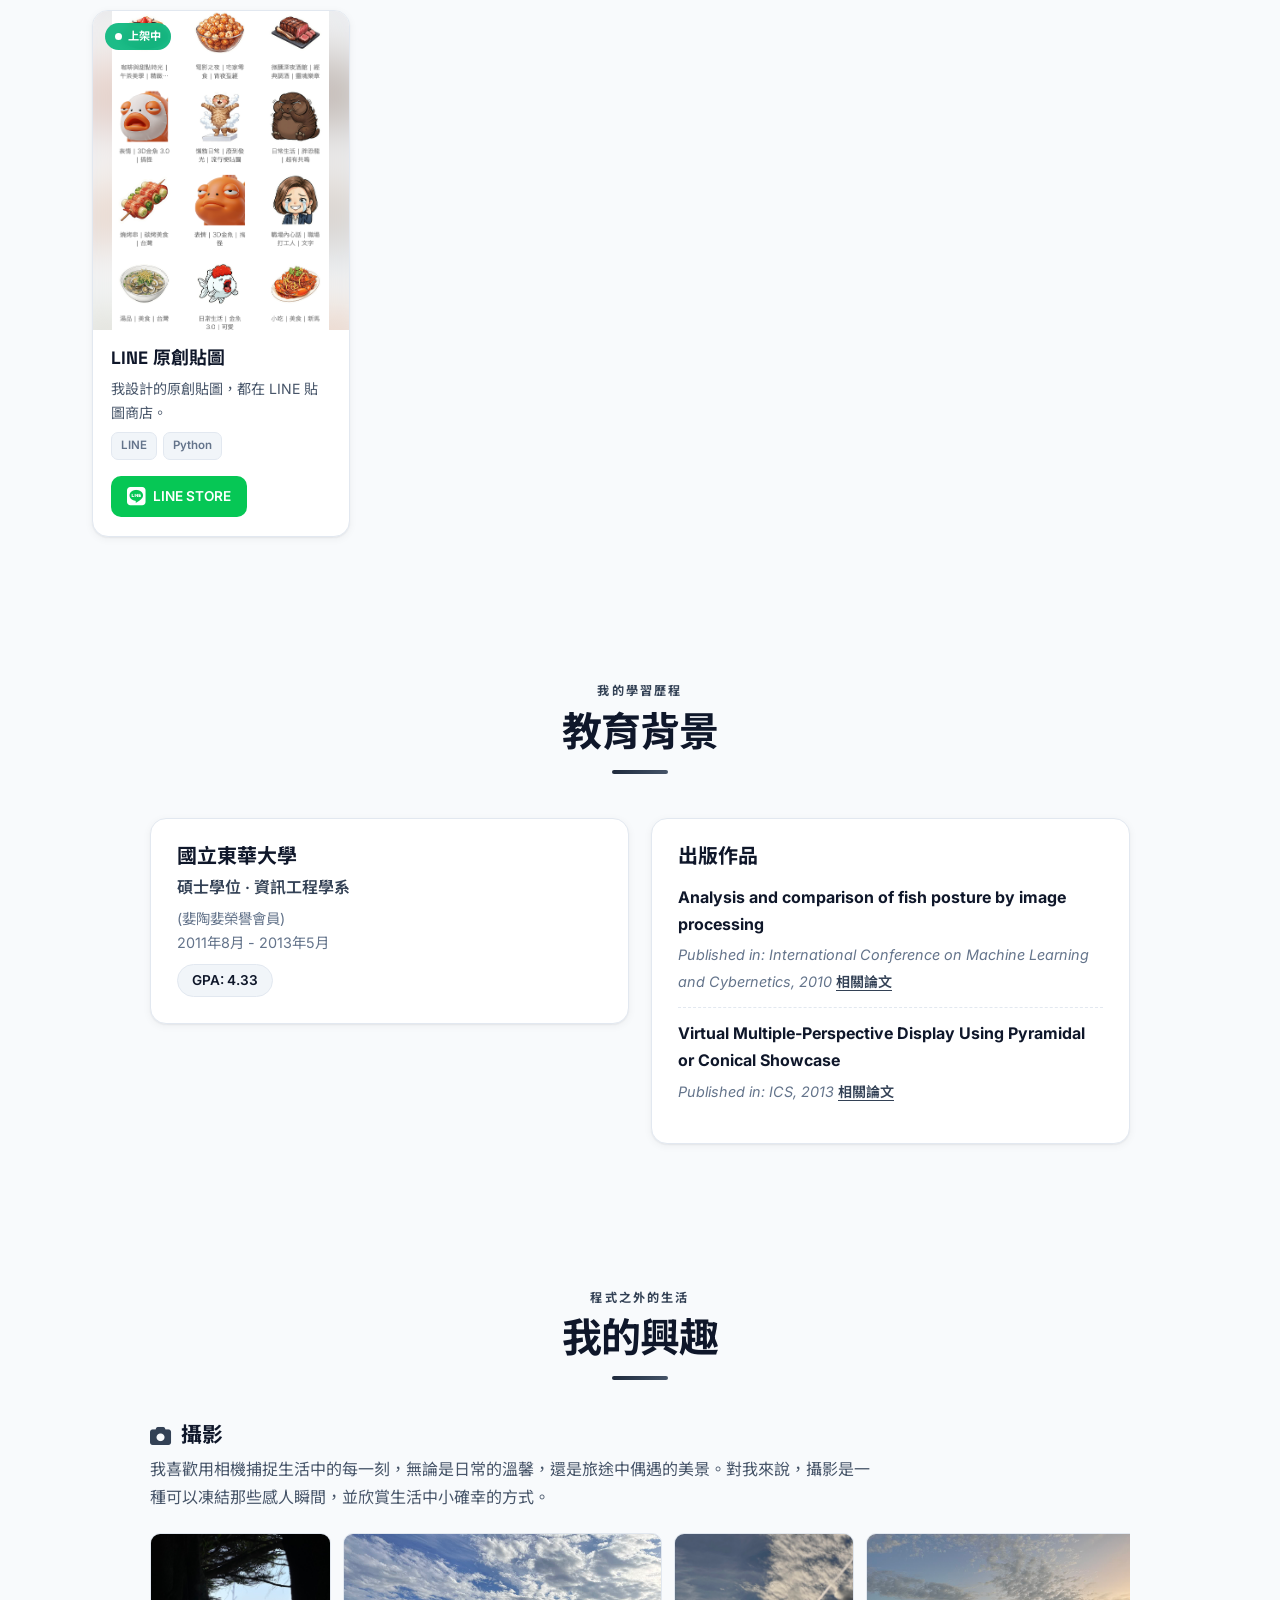
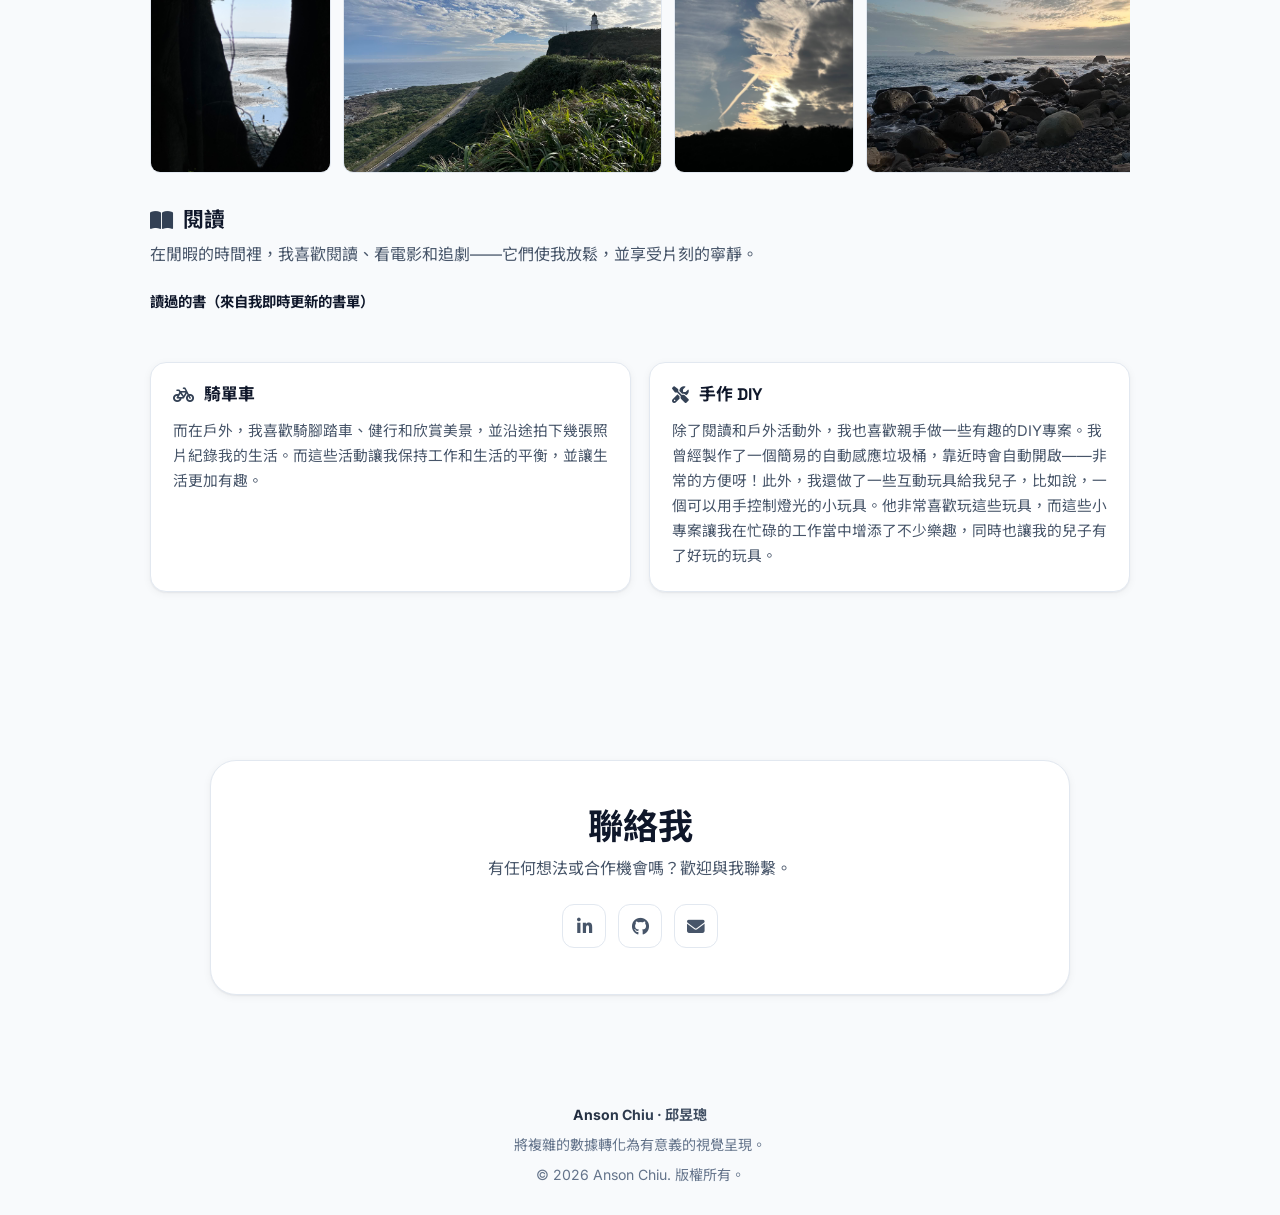
==== commit d908c449: "feat: add Quote Hoarder weekend project" ====
--- a/index.html
+++ b/index.html
@@ -434,7 +434,7 @@
         <img src="" alt="">
     </div>
 
-    <script src="js/projects-data.js?v=24"></script>
+    <script src="js/projects-data.js?v=25"></script>
     <script src="js/skills-data.js?v=22"></script>
     <script src="js/photos-data.js?v=22"></script>
     <script src="js/reading-data.js?v=22"></script>
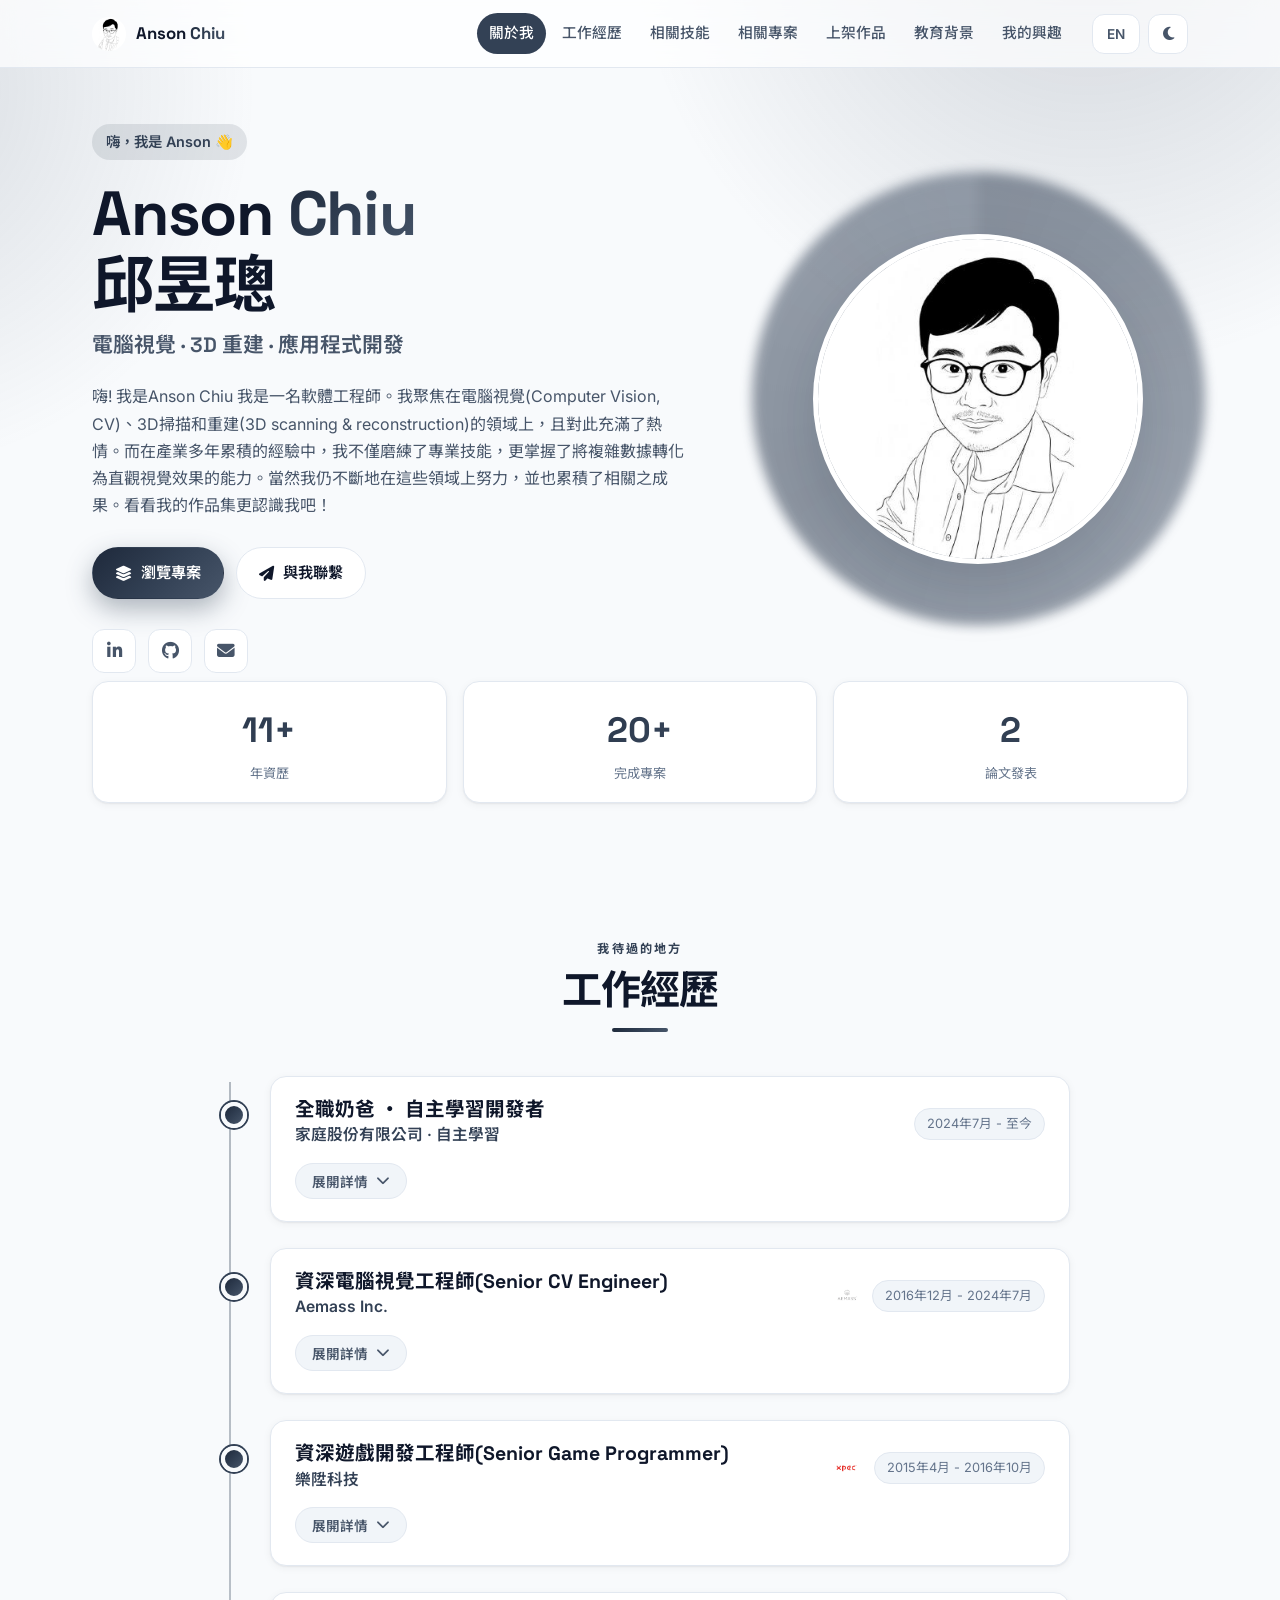
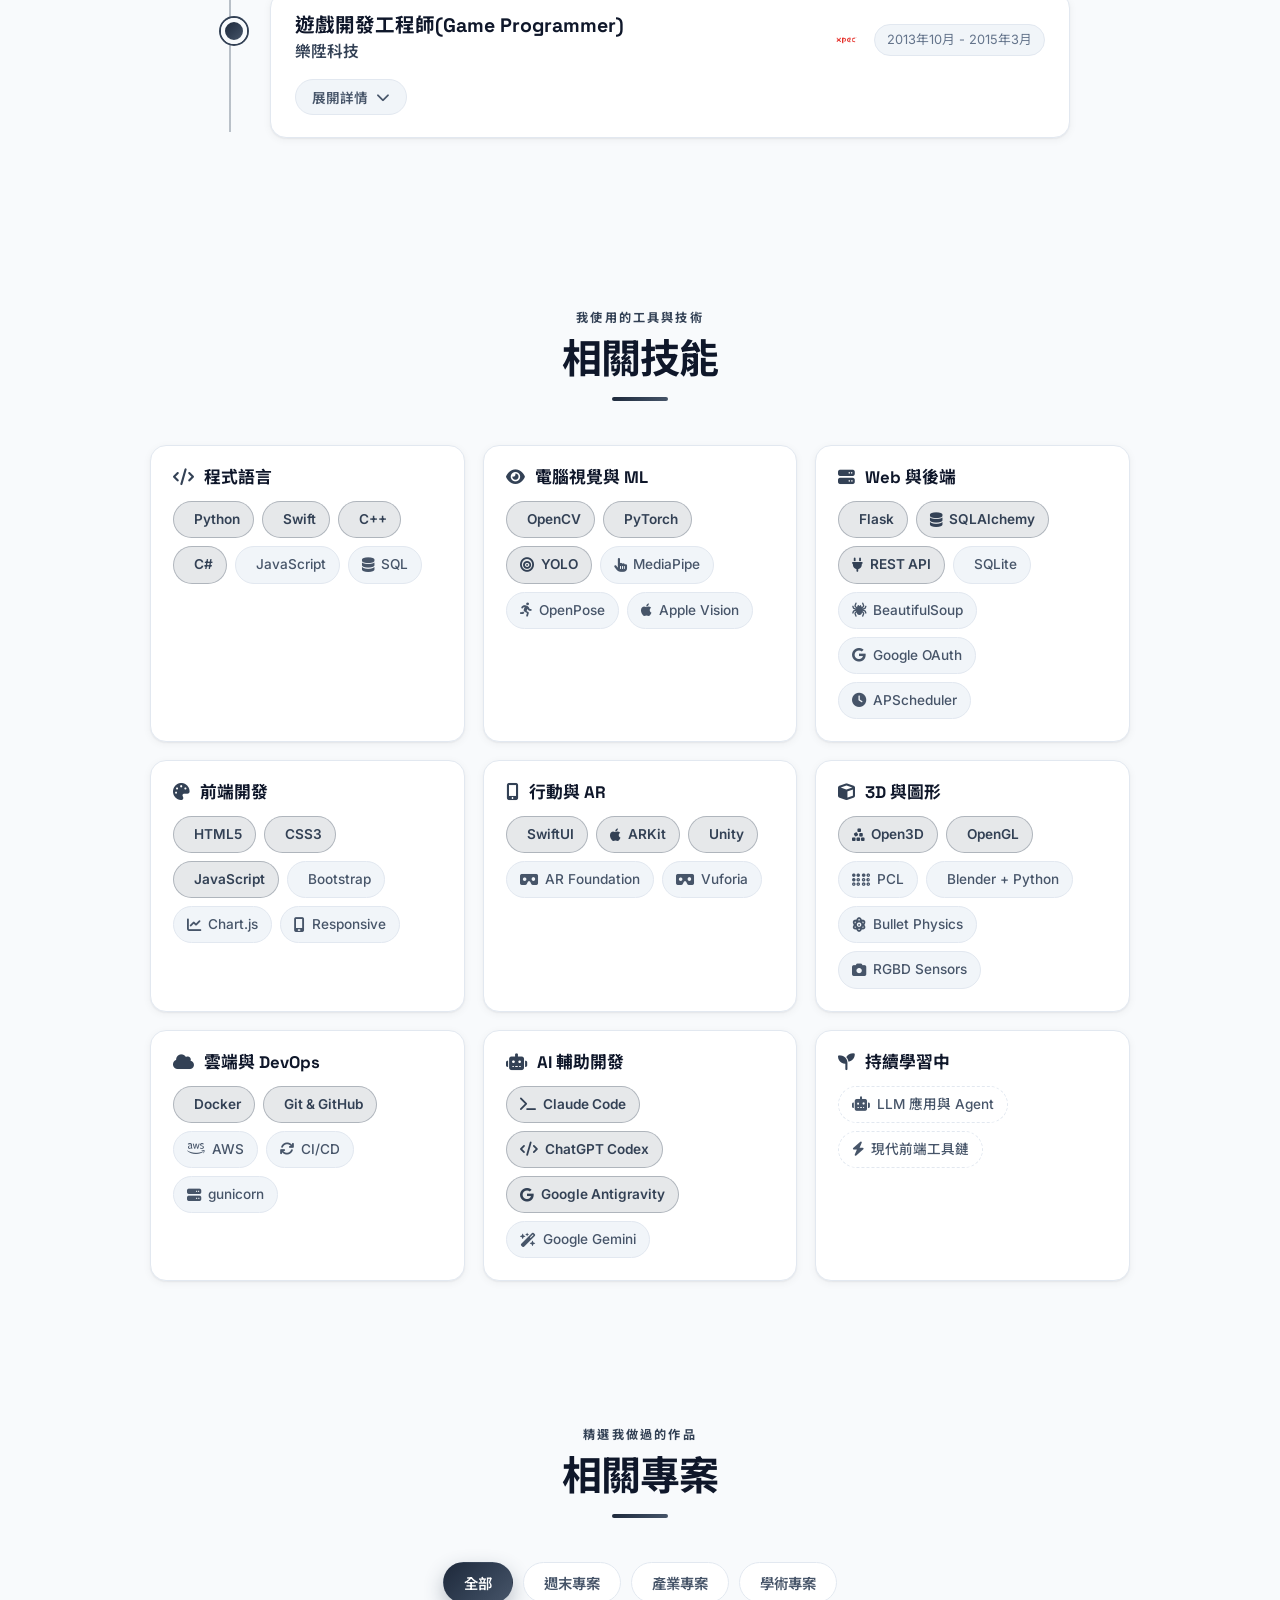
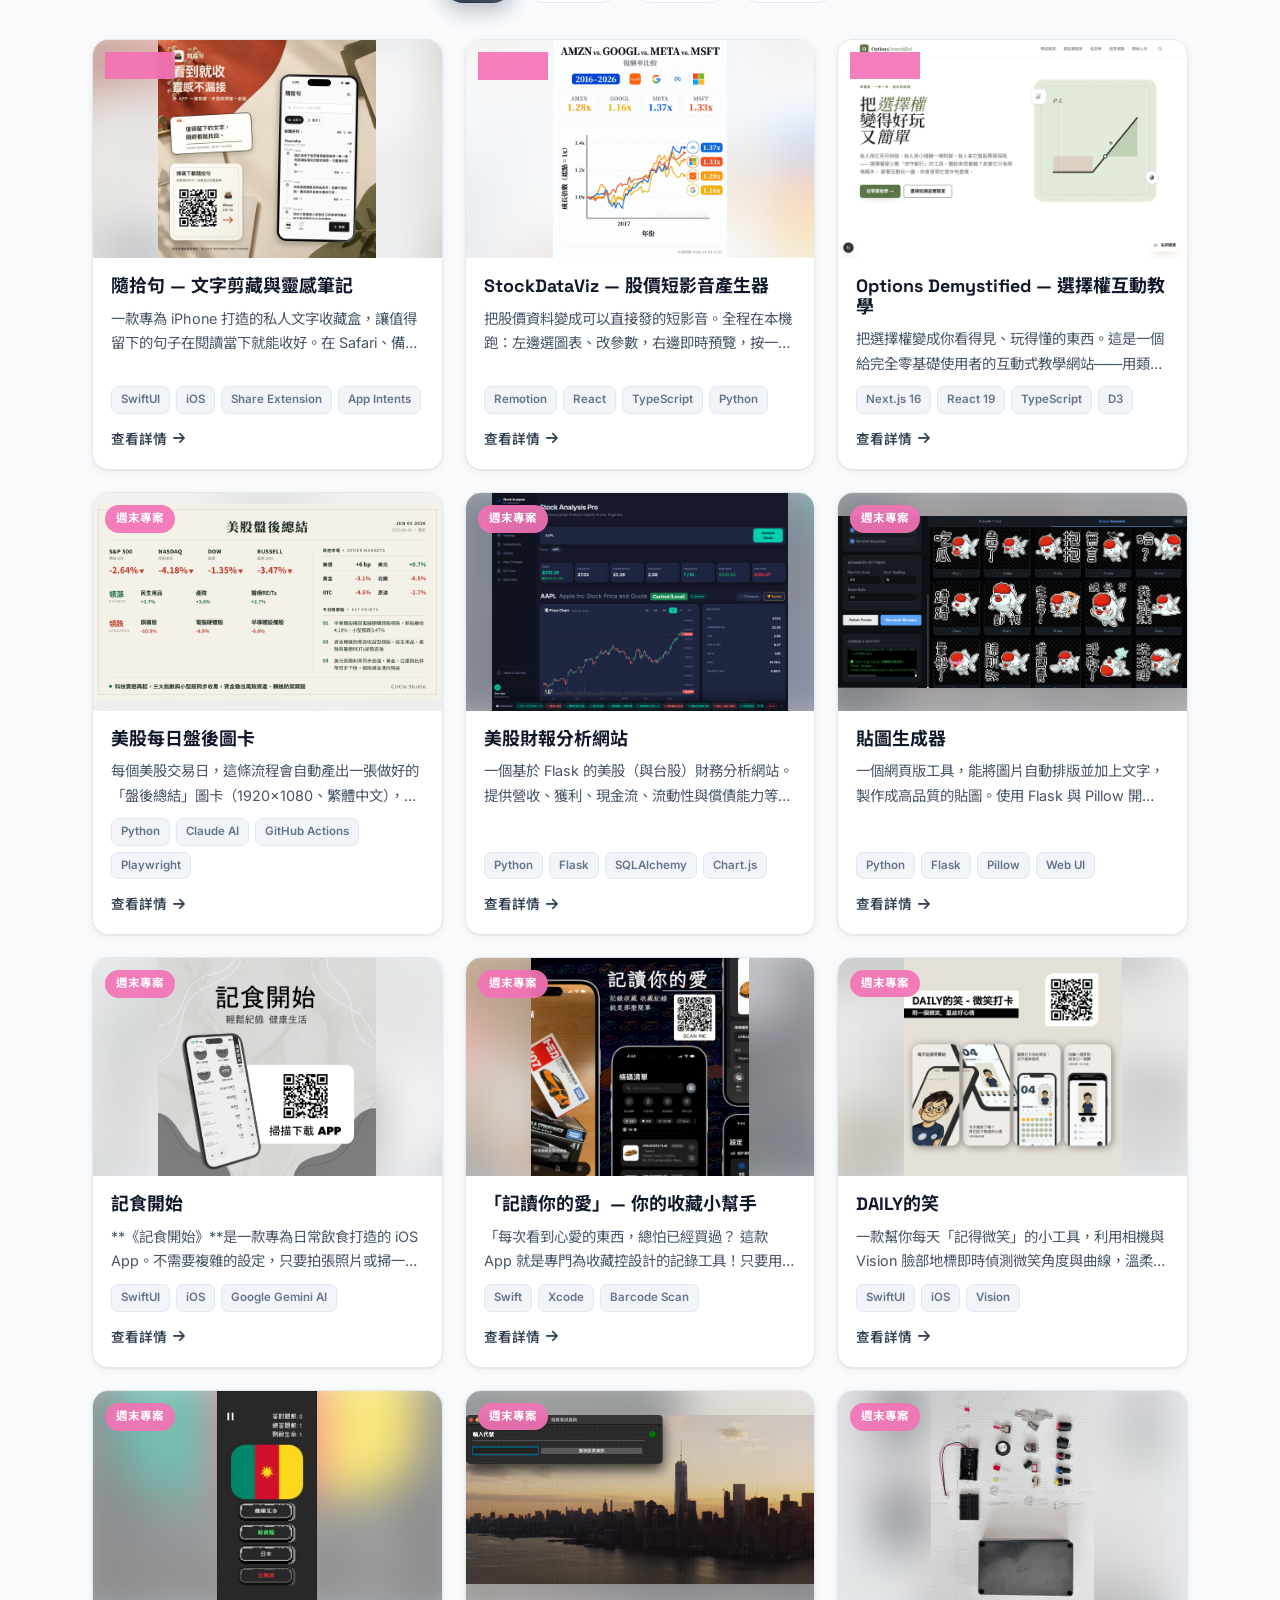
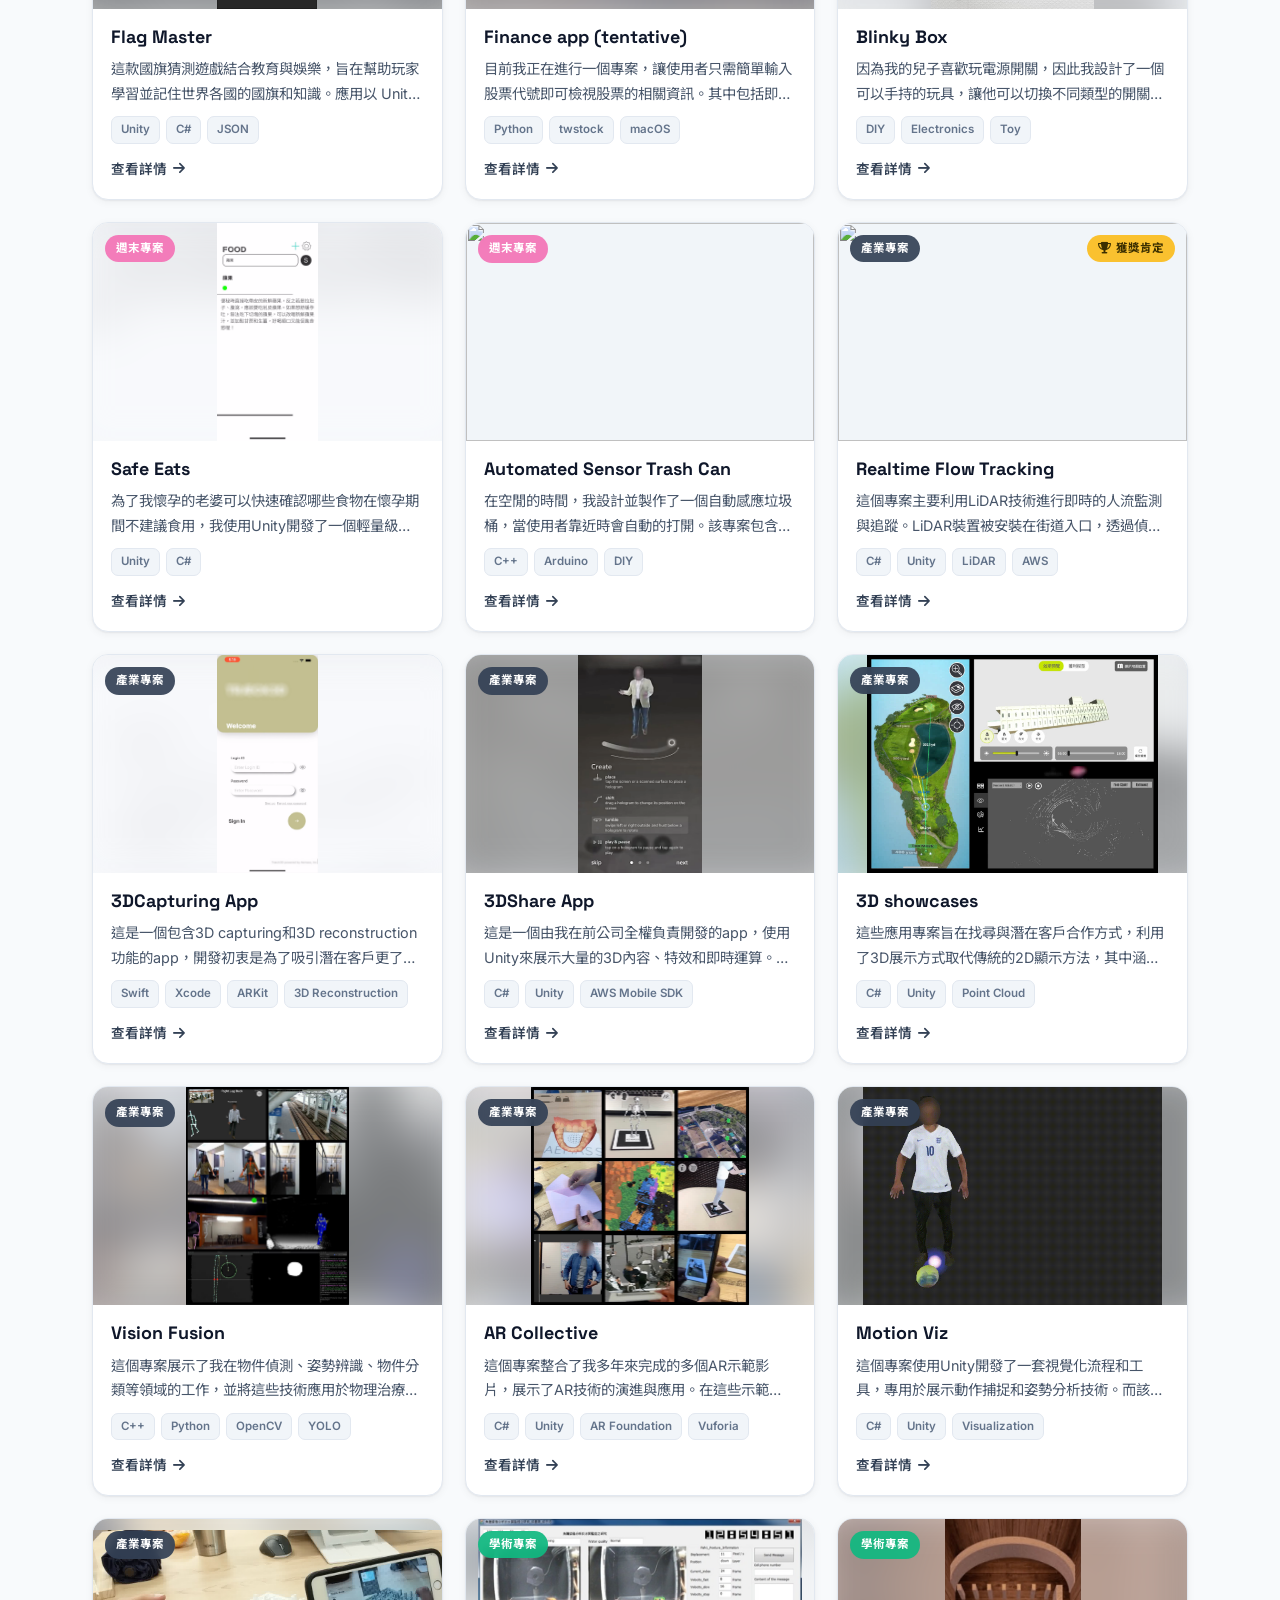
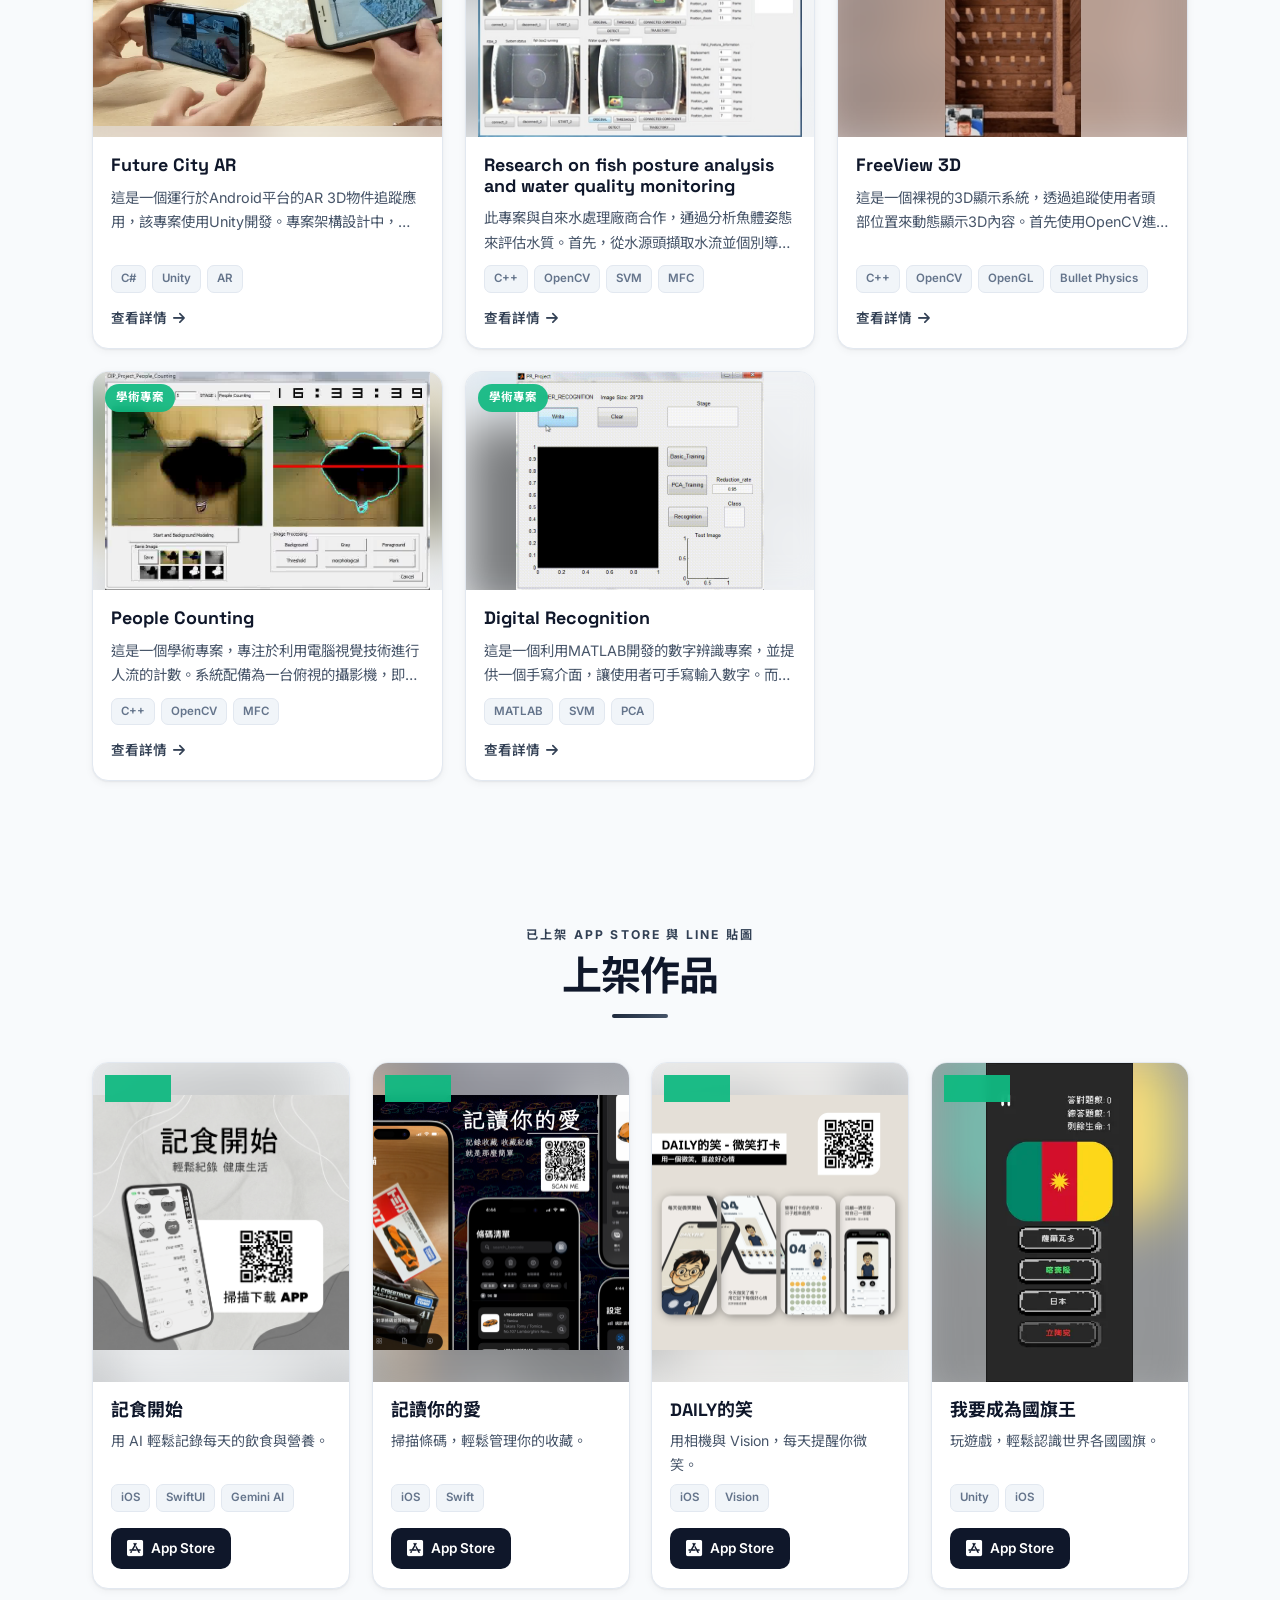
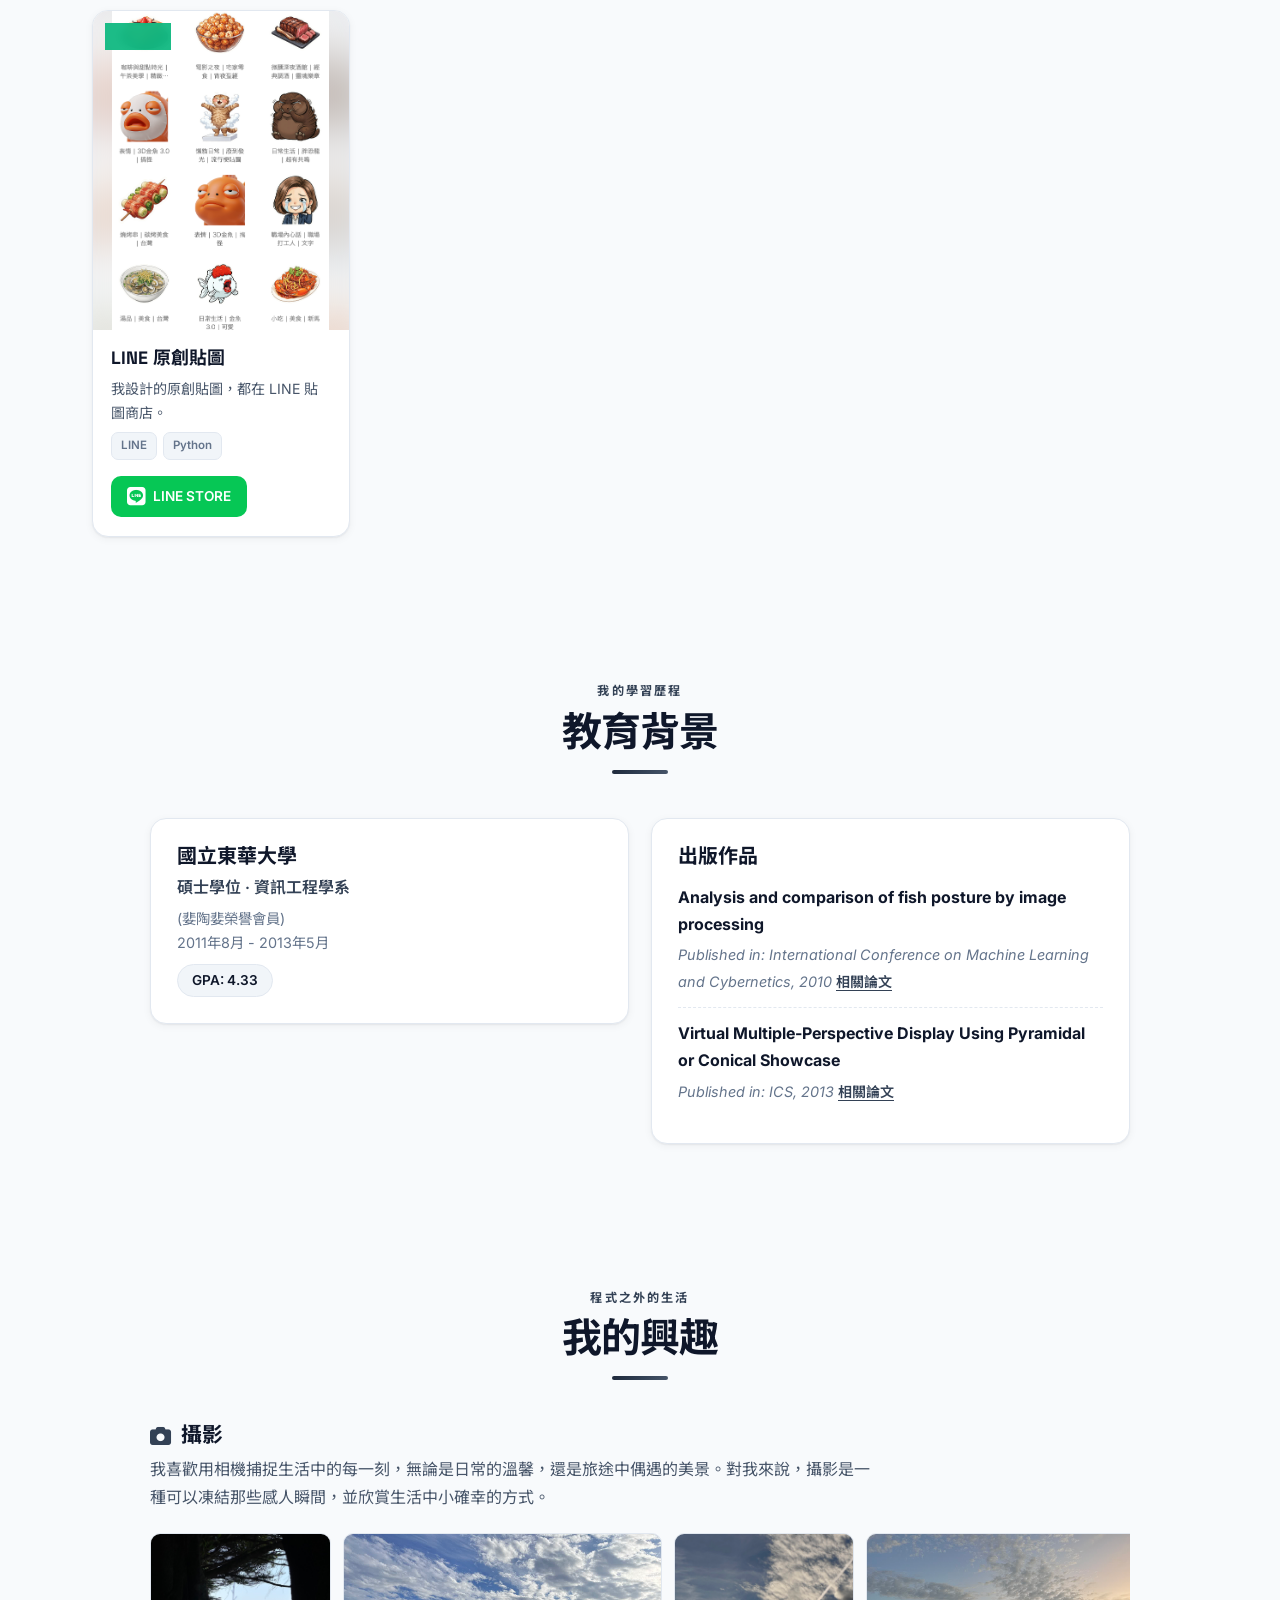
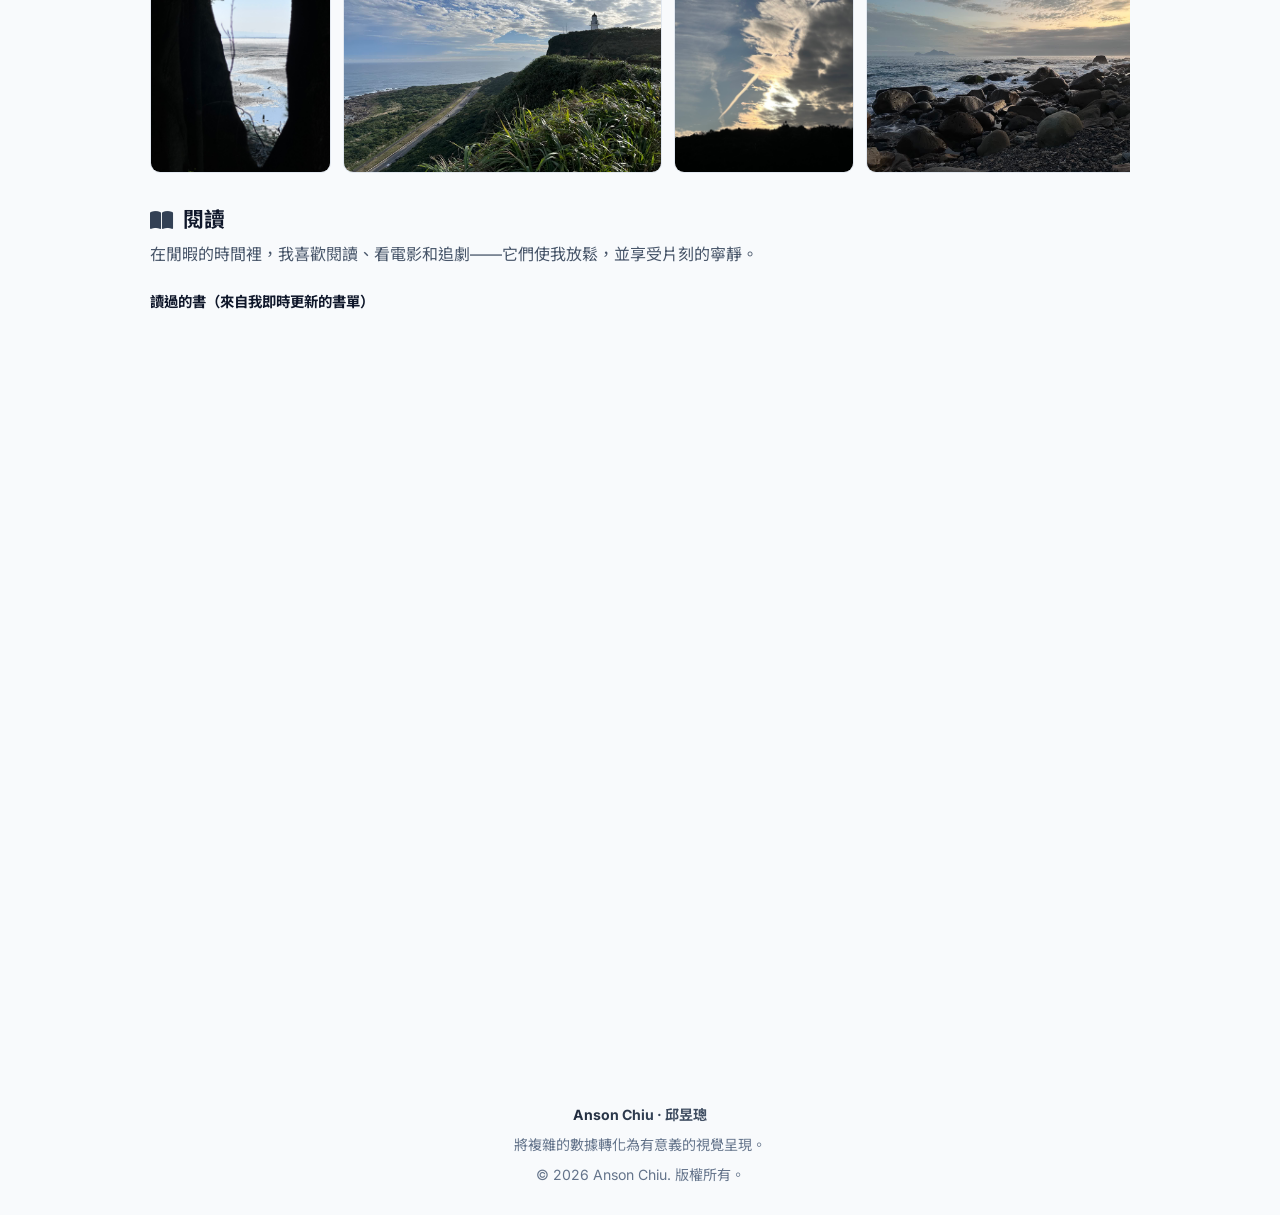
==== commit ae0cd3fa: "fix: load project descriptions before rendering" ====
--- a/index.html
+++ b/index.html
@@ -439,7 +439,7 @@
     <script src="js/photos-data.js?v=22"></script>
     <script src="js/reading-data.js?v=22"></script>
     <script src="js/showcase-data.js?v=24"></script>
-    <script src="js/main.js?v=26"></script>
+    <script src="js/main.js?v=27"></script>
     <script>document.getElementById('year').textContent = new Date().getFullYear();</script>
 </body>
 
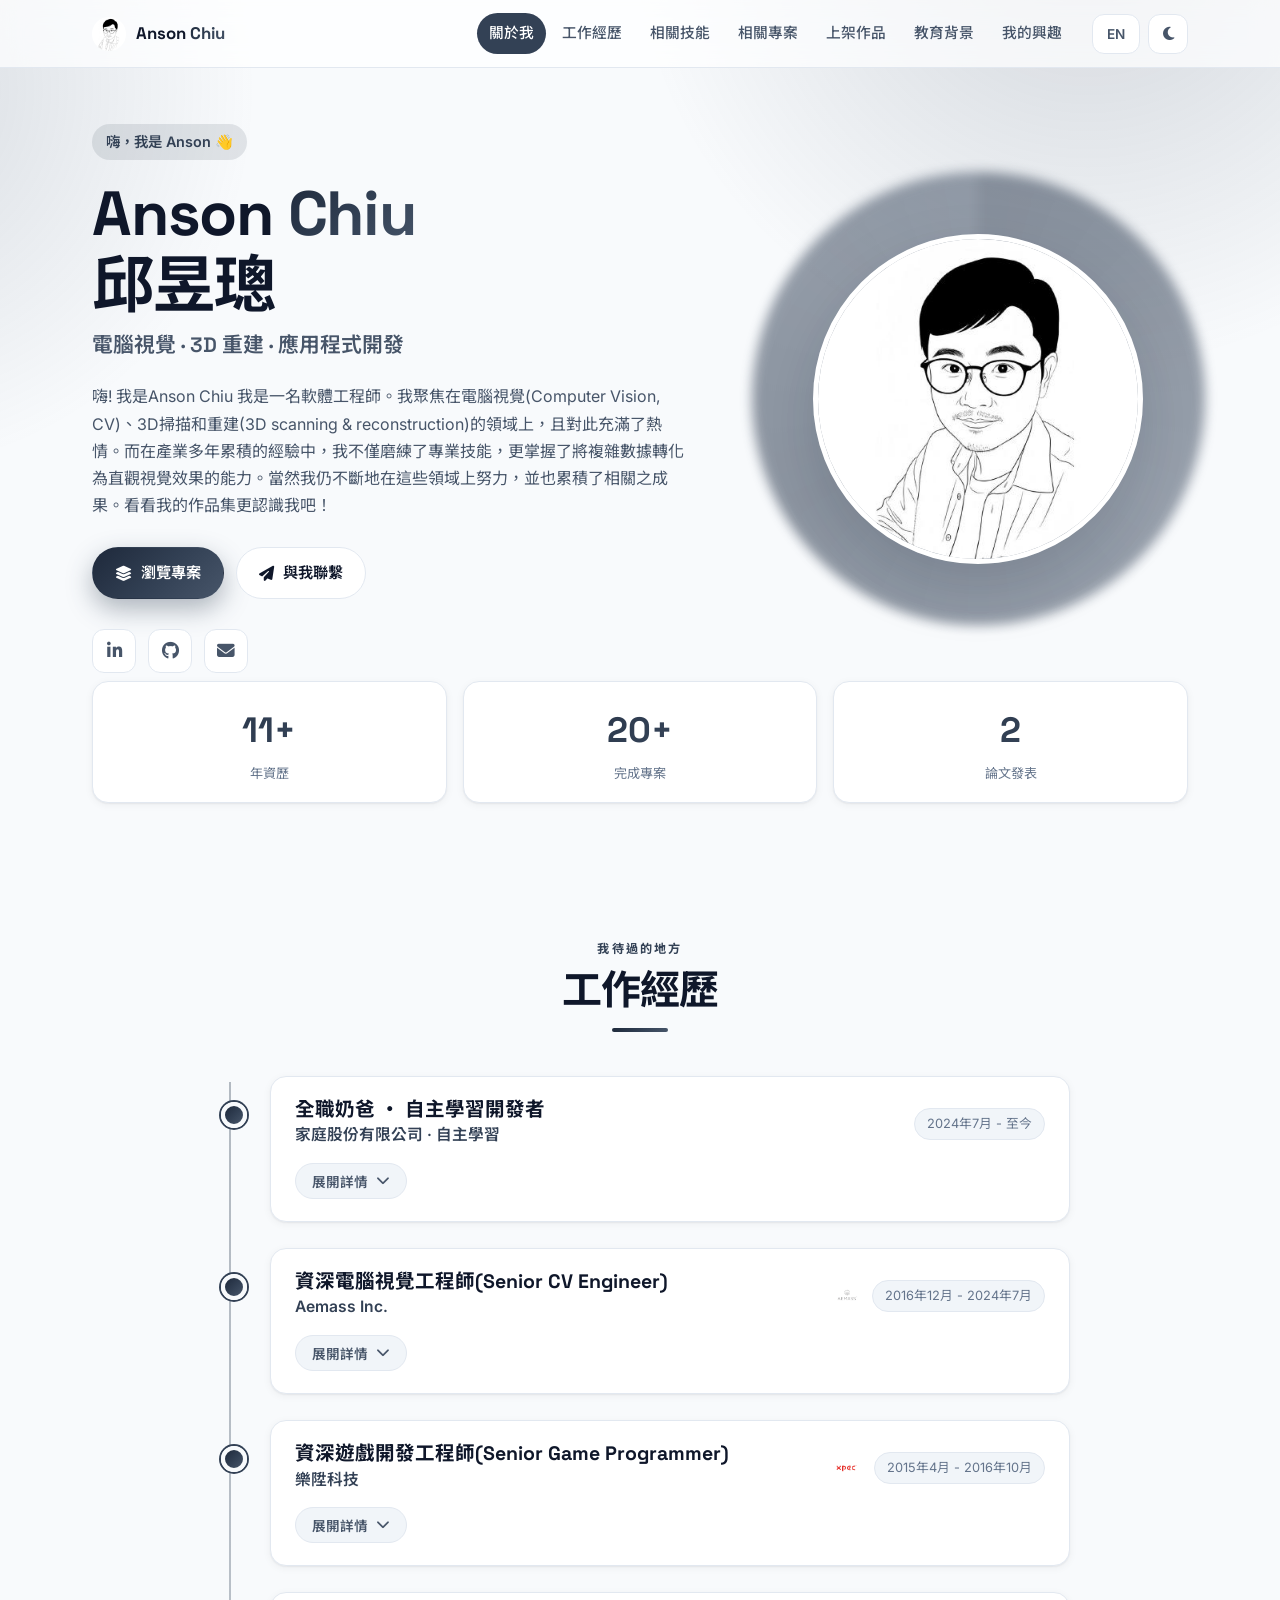
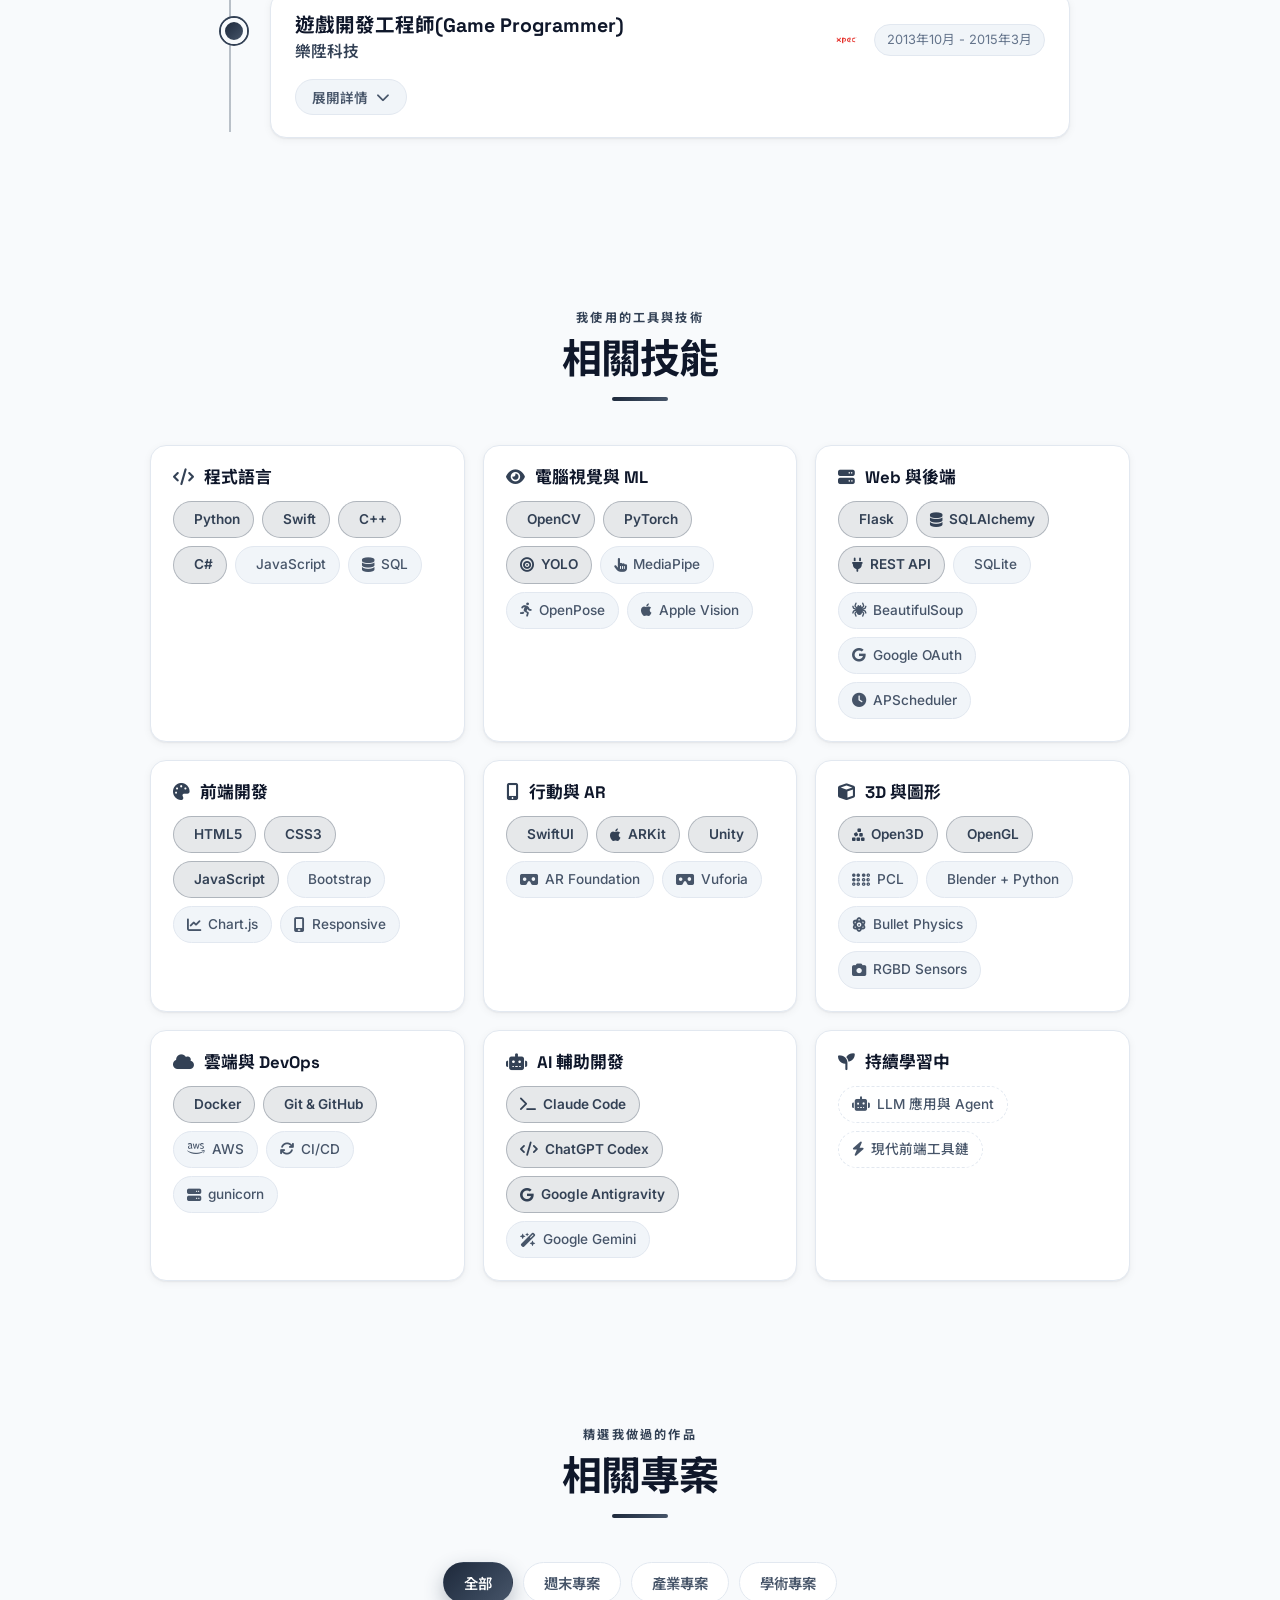
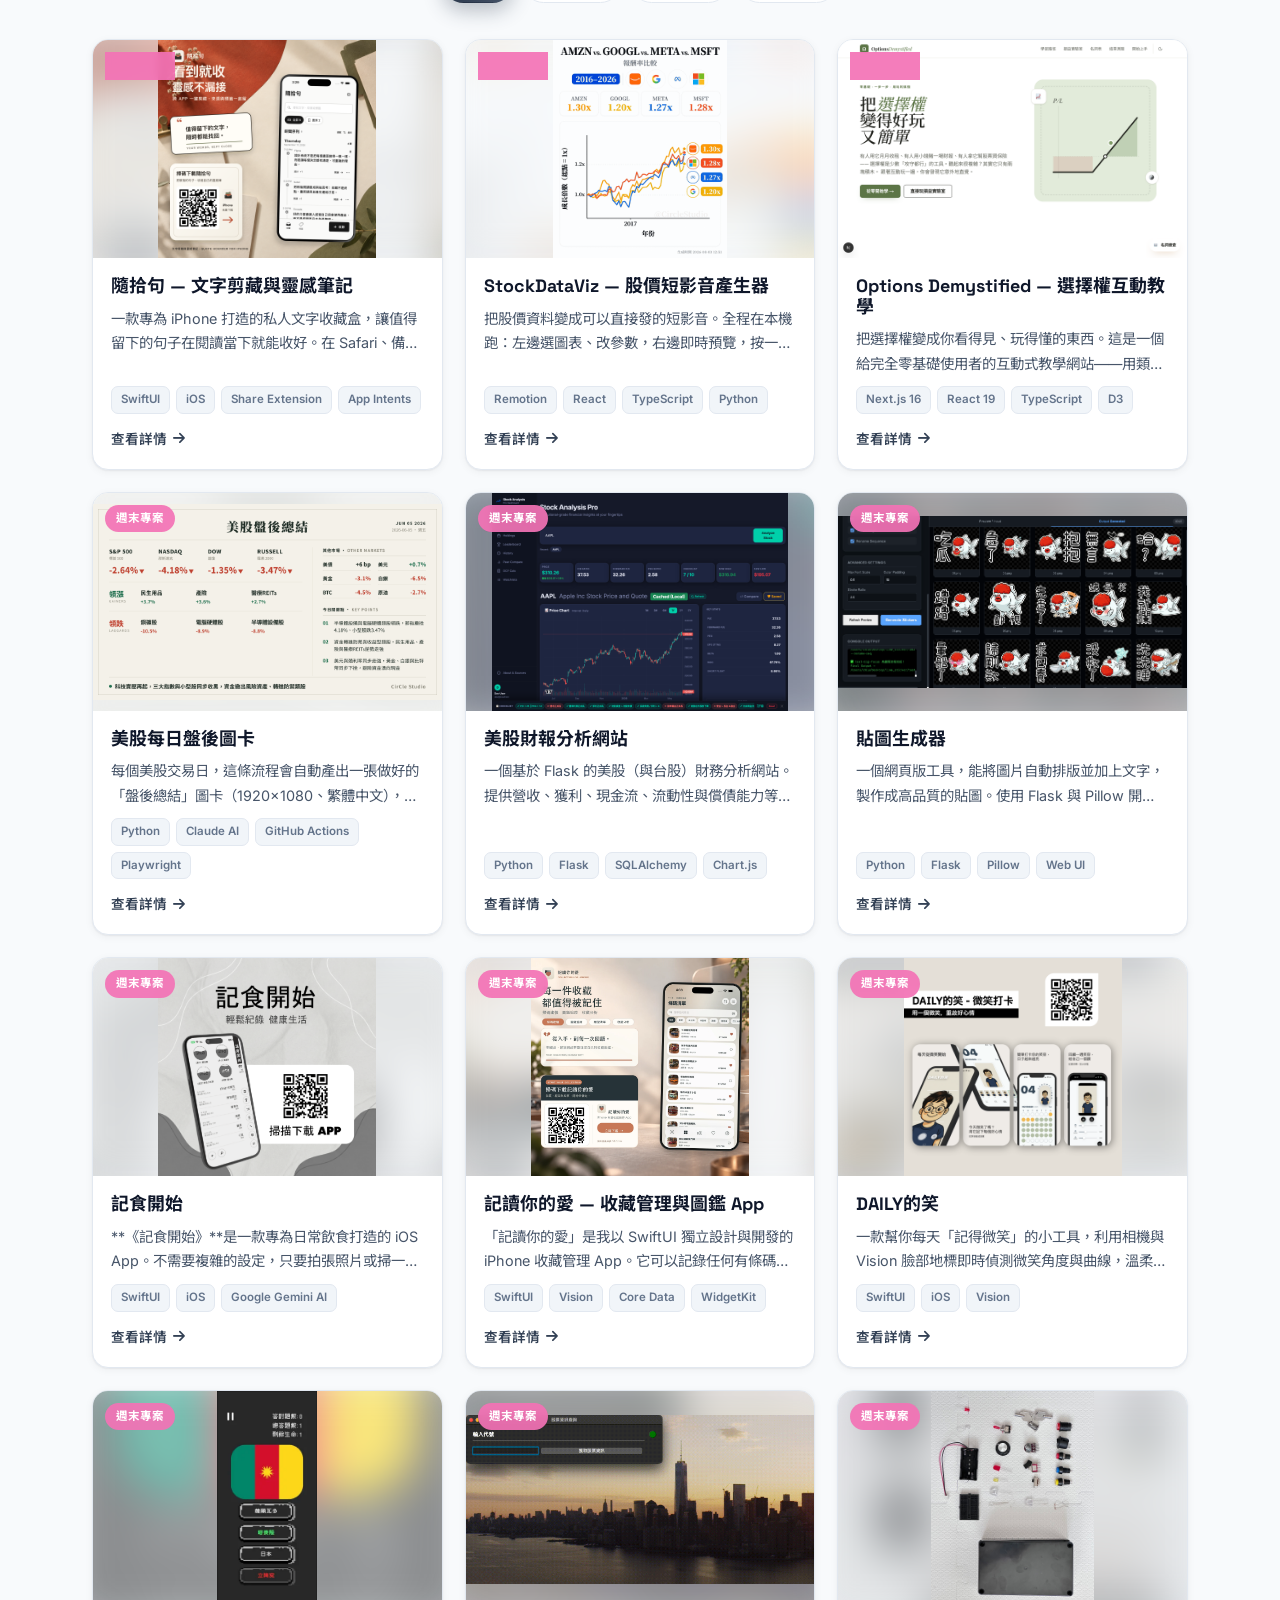
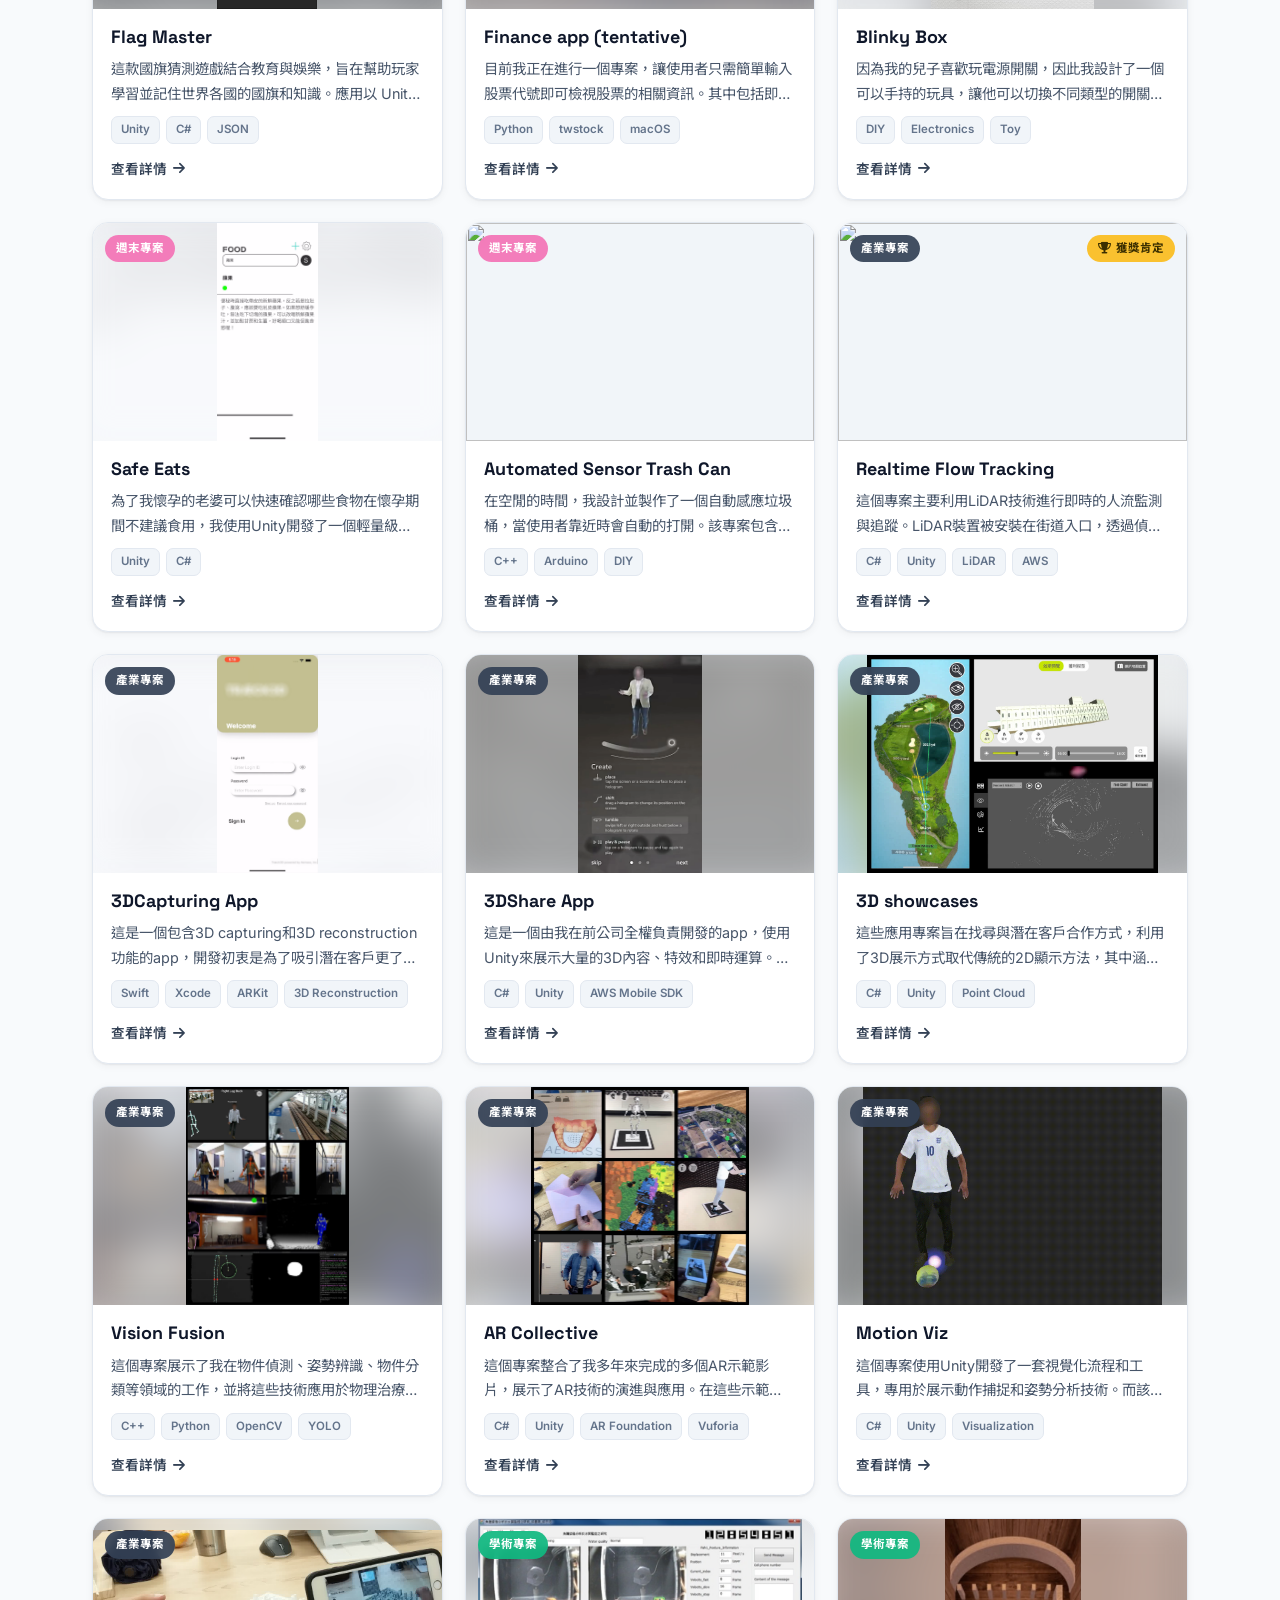
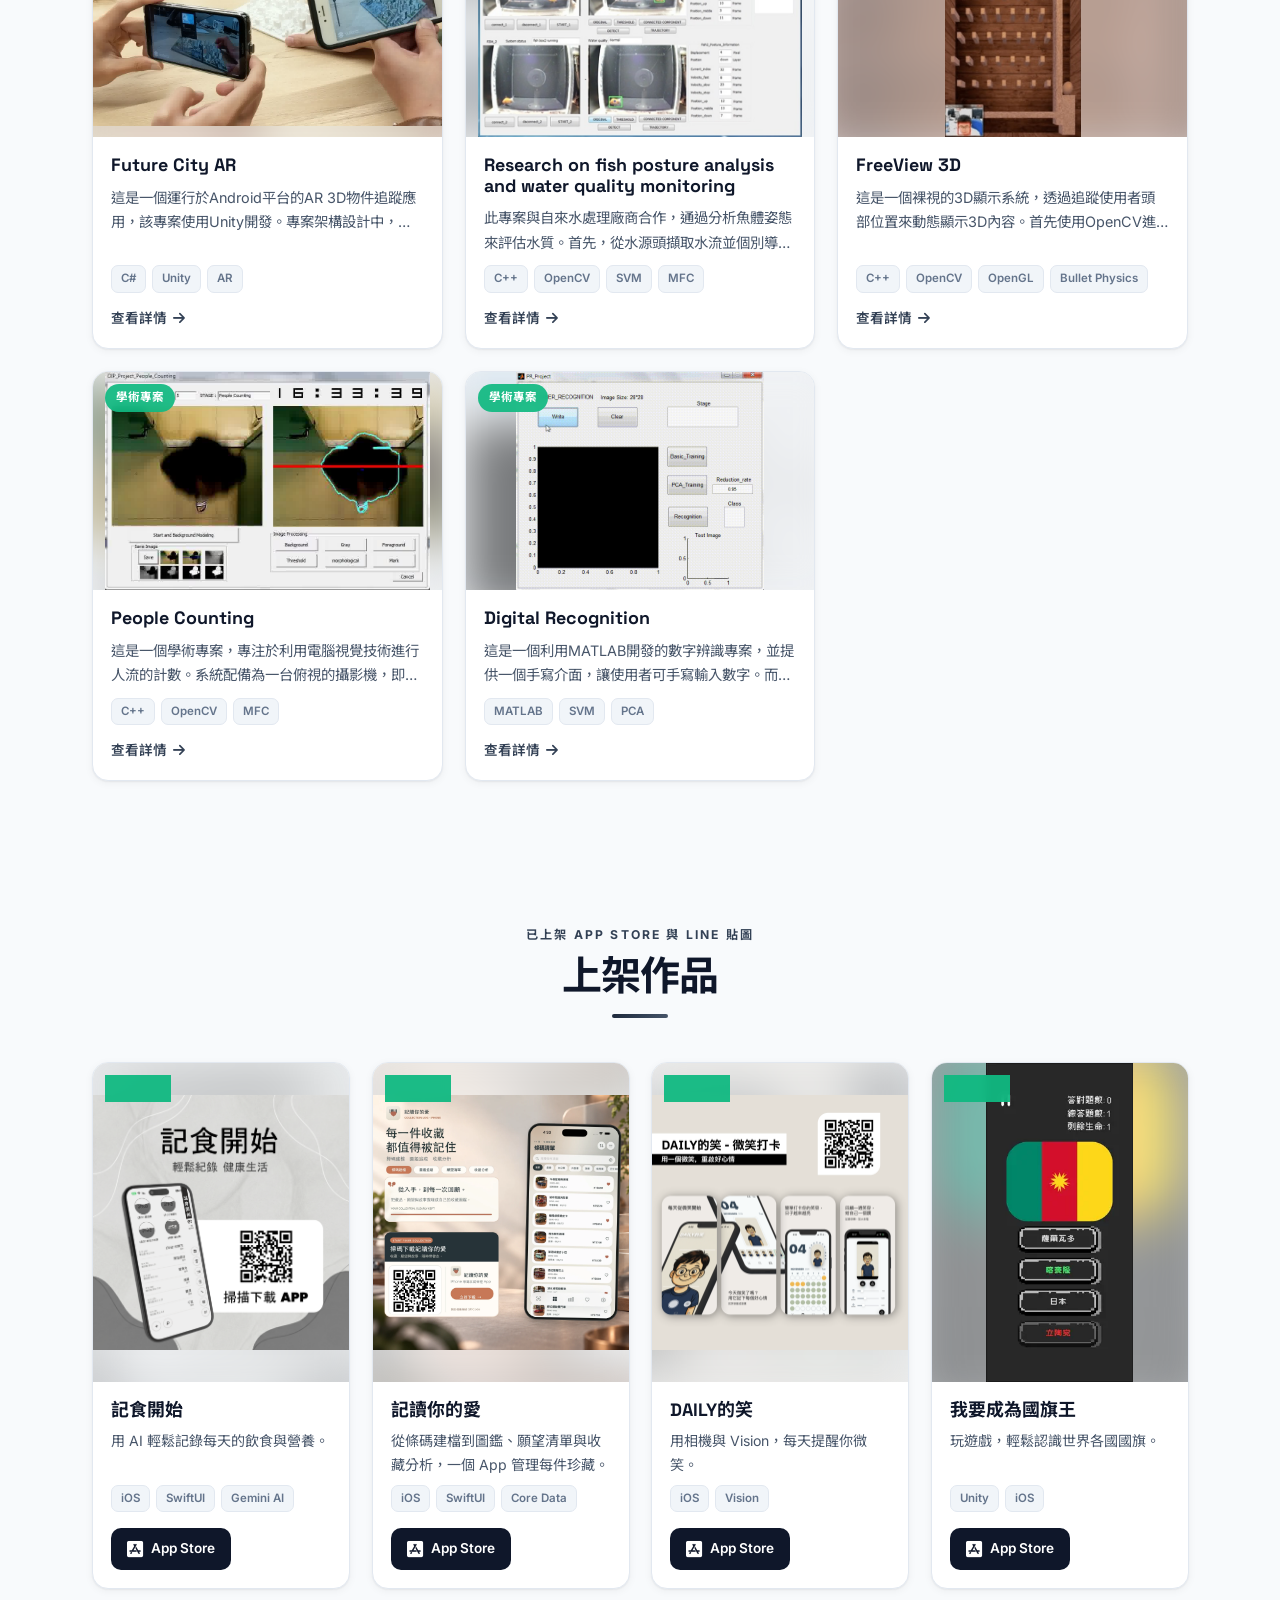
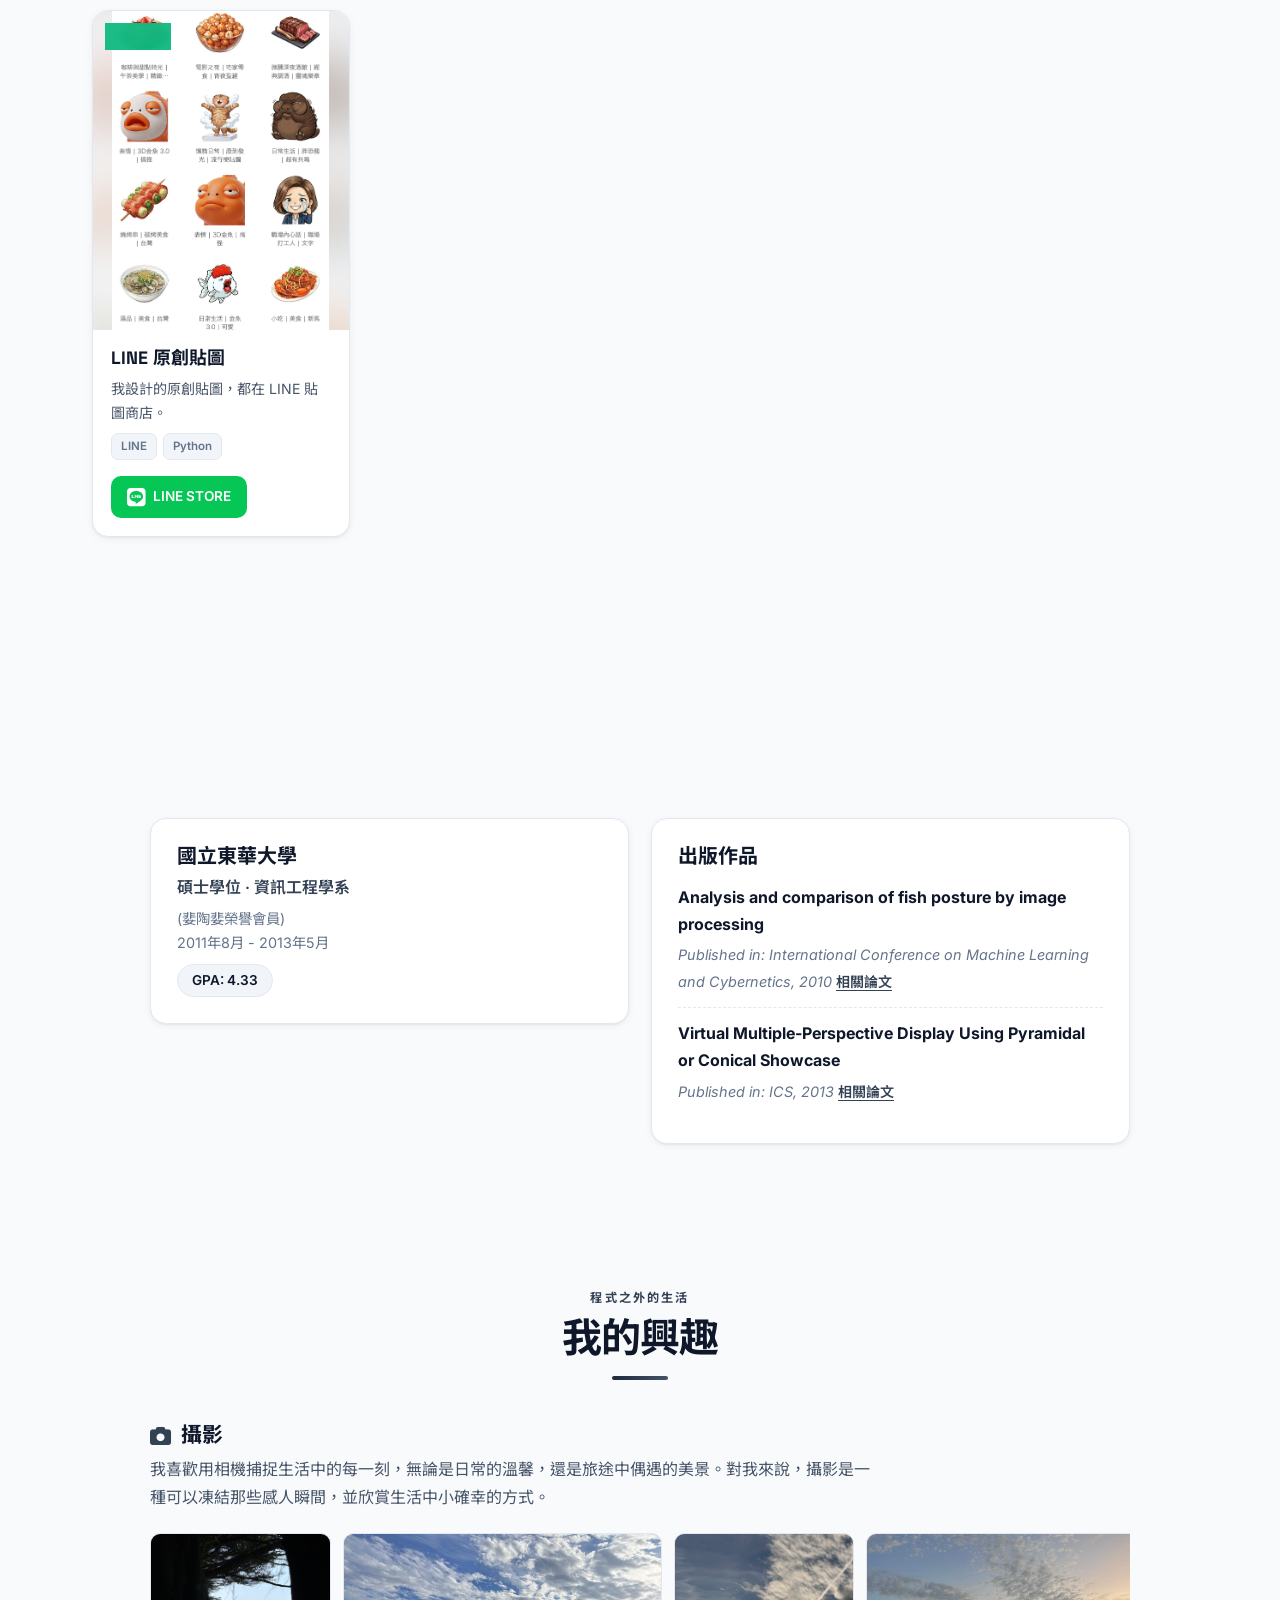
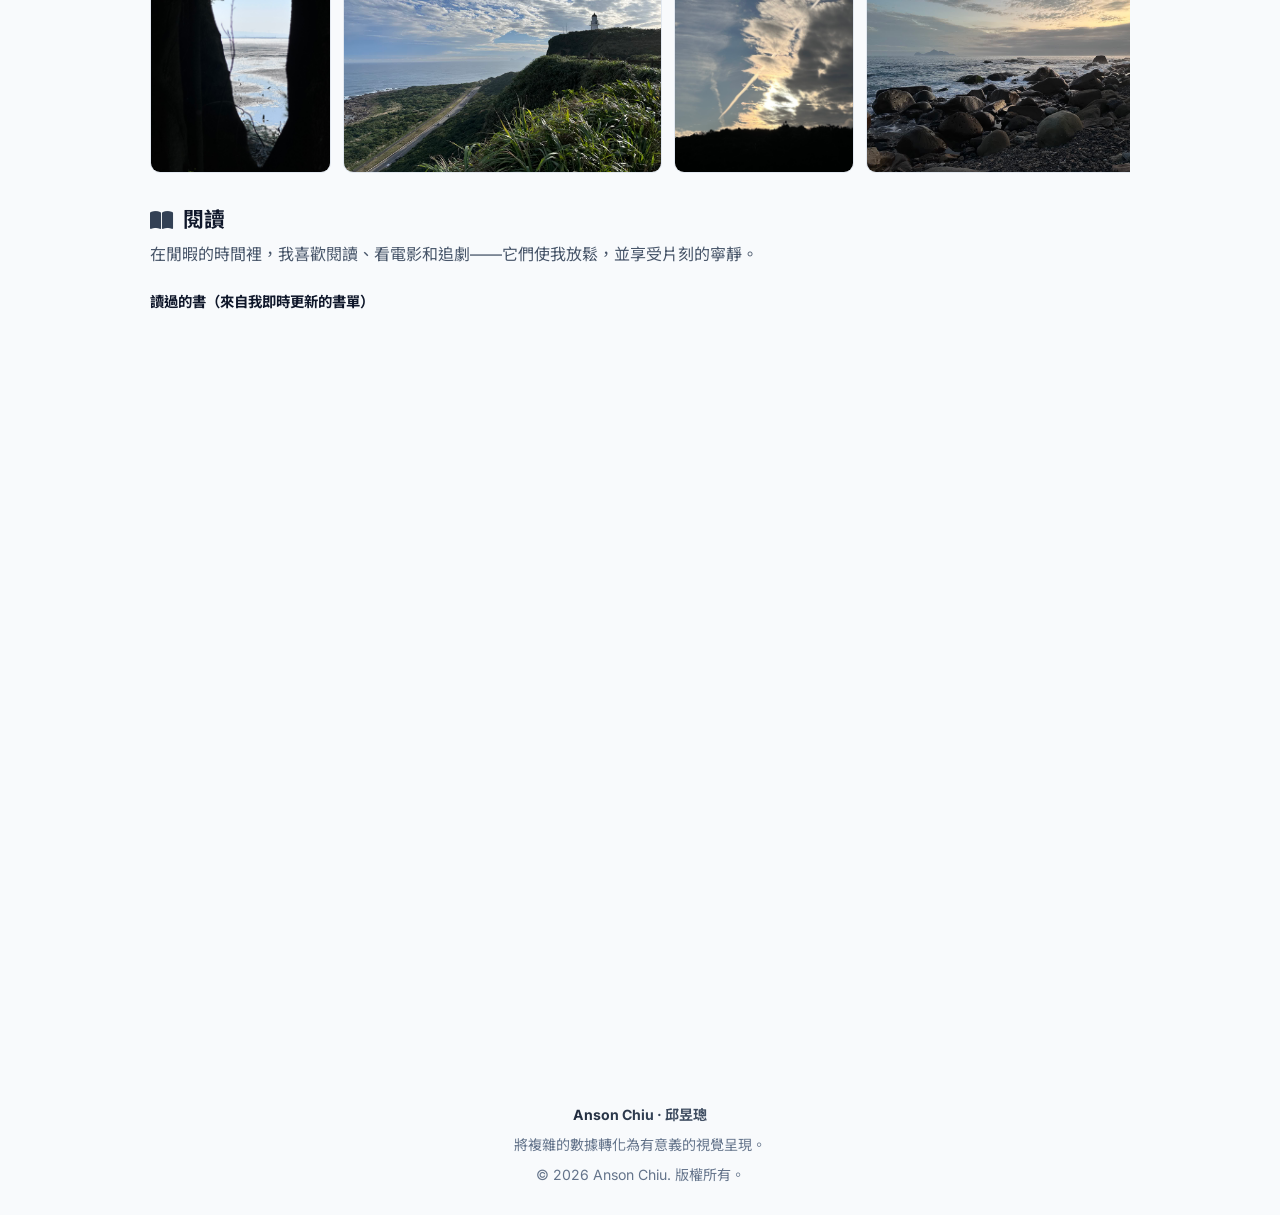
==== commit 7632bc67: "Update Record Your Love project showcase" ====
--- a/index.html
+++ b/index.html
@@ -434,12 +434,12 @@
         <img src="" alt="">
     </div>
 
-    <script src="js/projects-data.js?v=25"></script>
+    <script src="js/projects-data.js?v=30"></script>
     <script src="js/skills-data.js?v=22"></script>
     <script src="js/photos-data.js?v=22"></script>
     <script src="js/reading-data.js?v=22"></script>
-    <script src="js/showcase-data.js?v=24"></script>
-    <script src="js/main.js?v=27"></script>
+    <script src="js/showcase-data.js?v=28"></script>
+    <script src="js/main.js?v=29"></script>
     <script>document.getElementById('year').textContent = new Date().getFullYear();</script>
 </body>
 
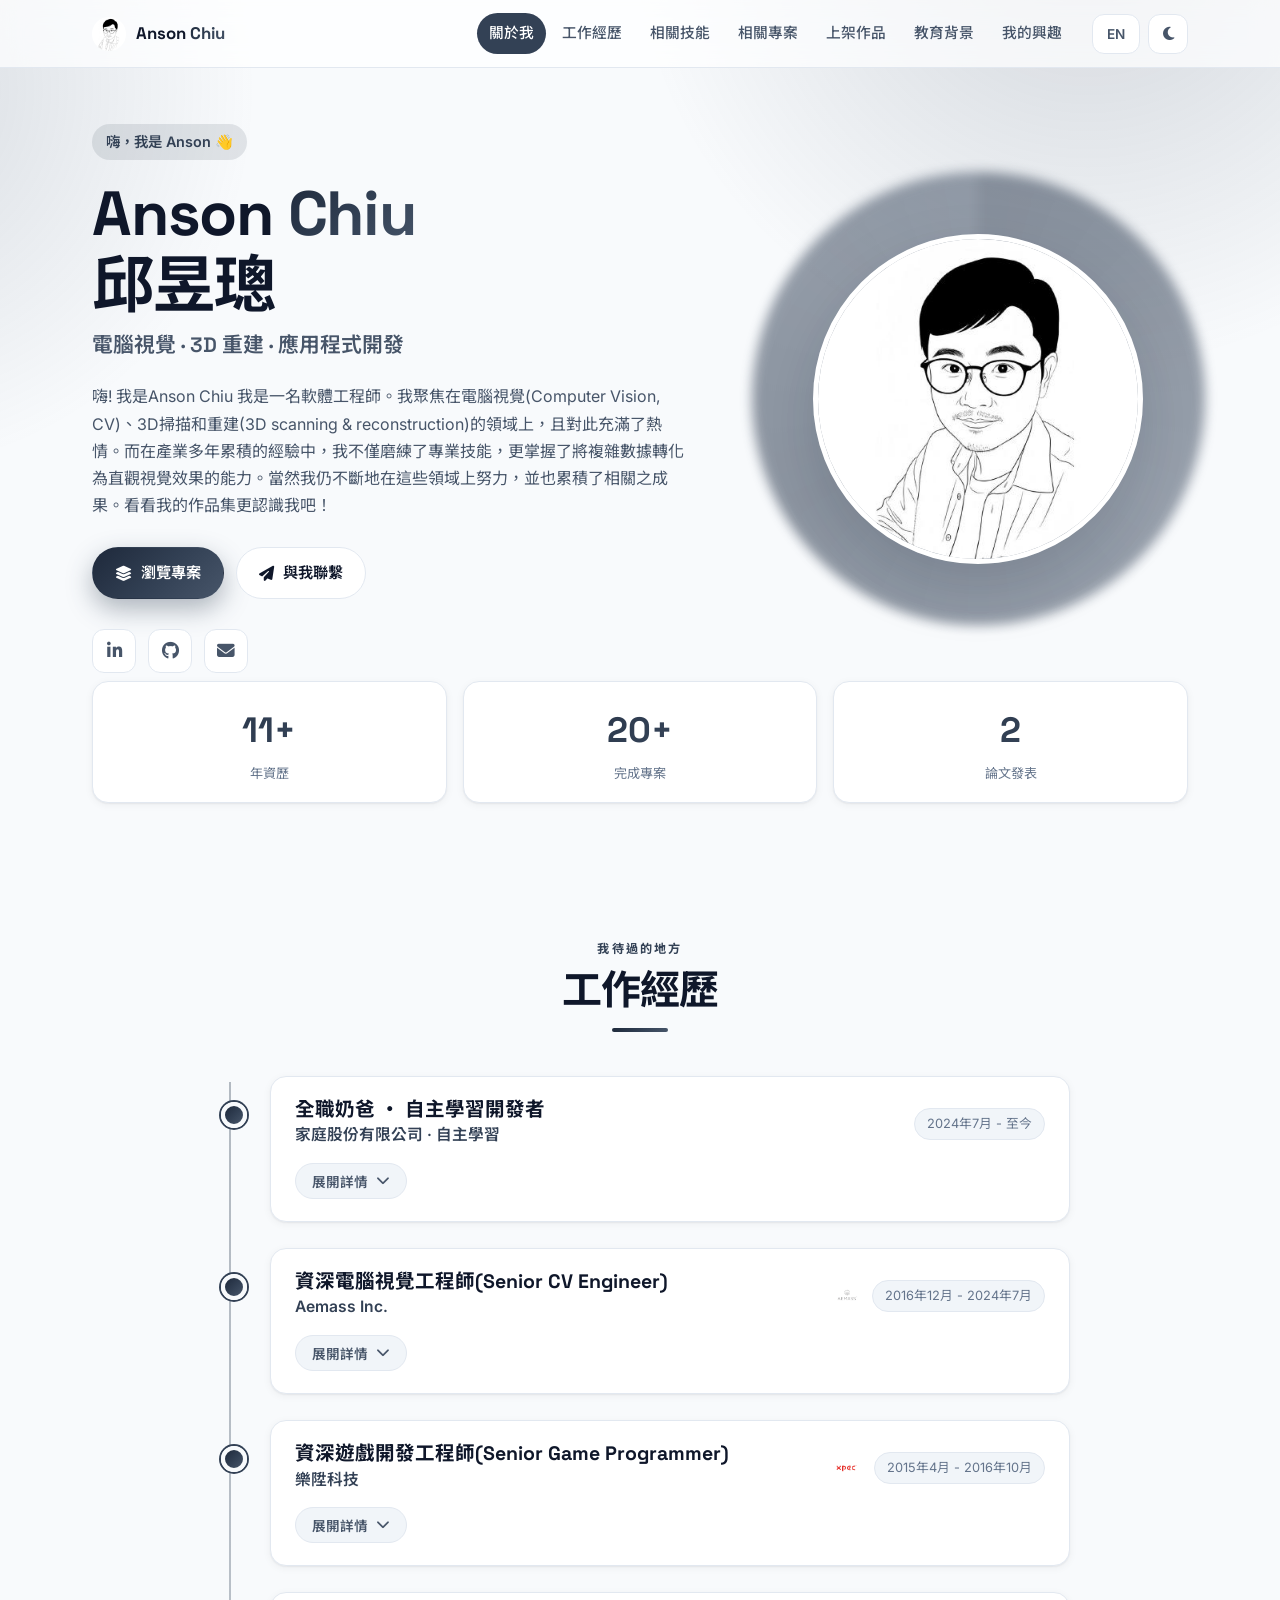
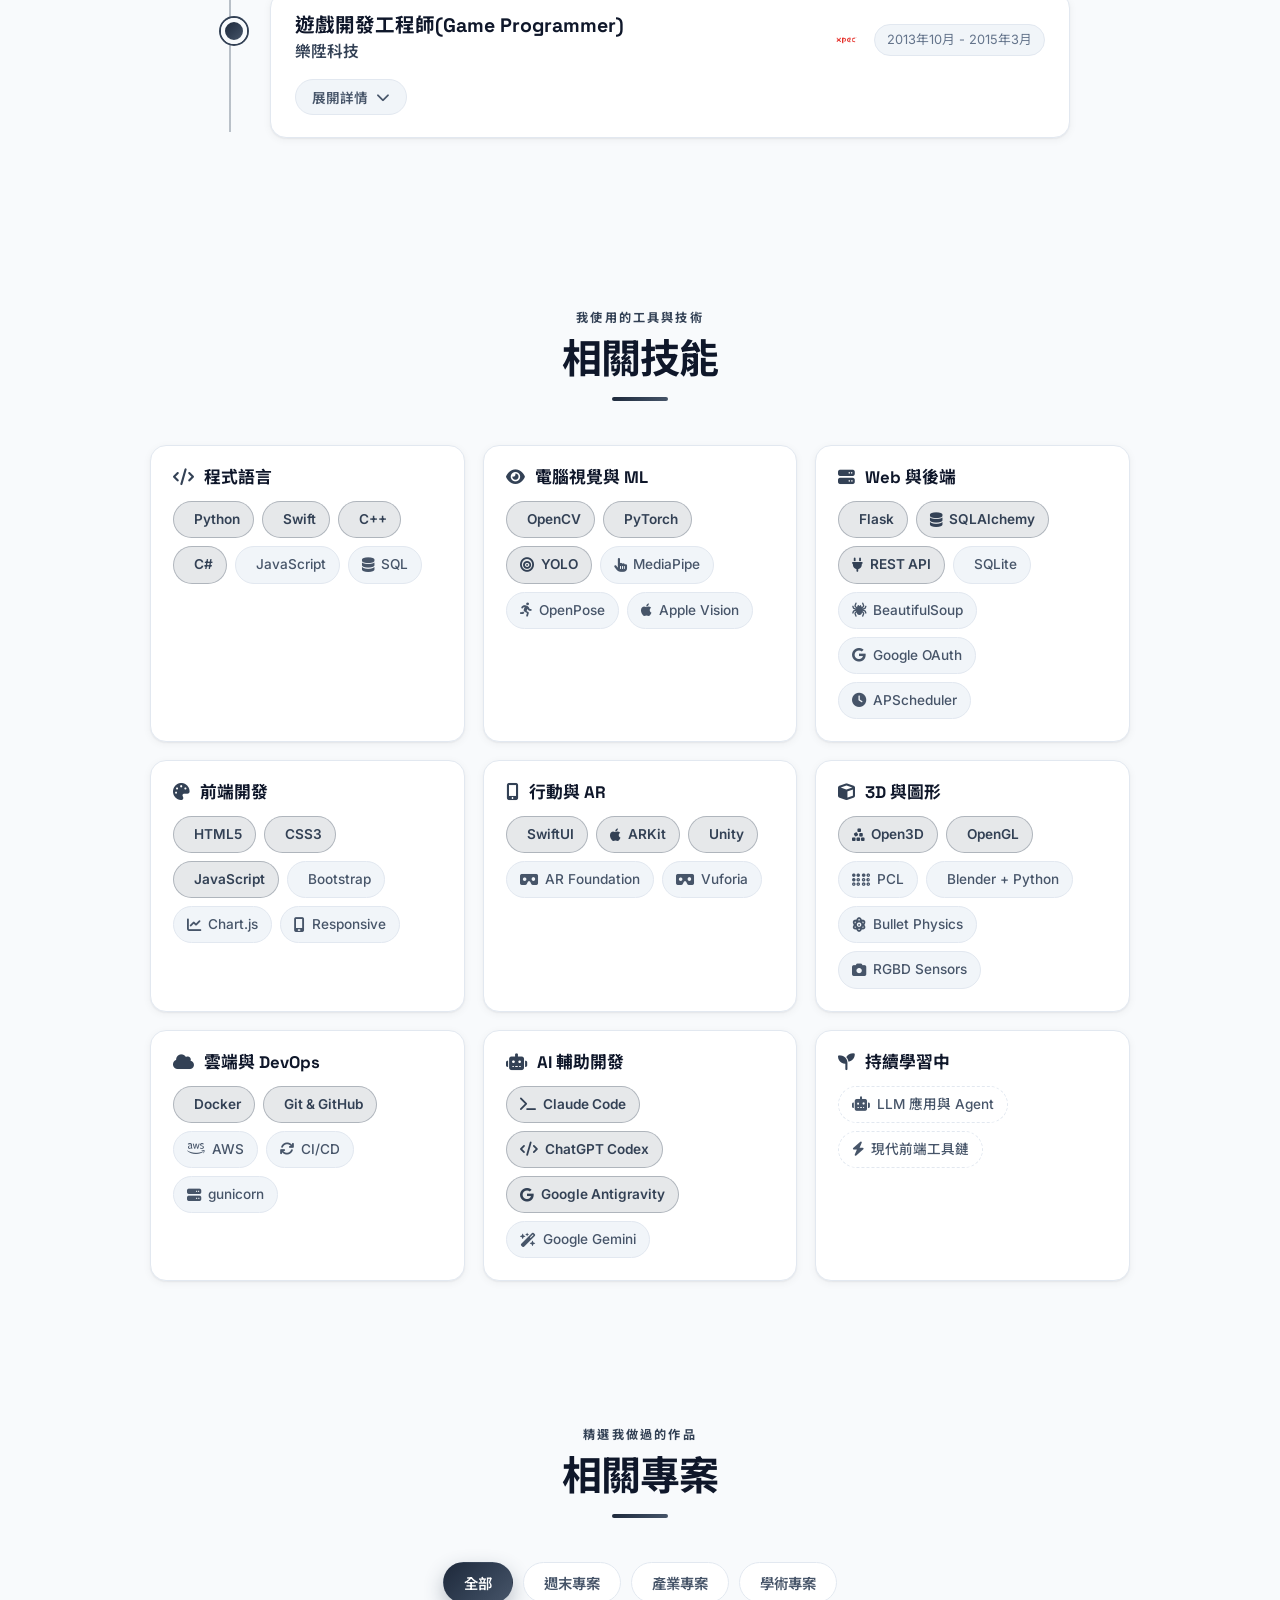
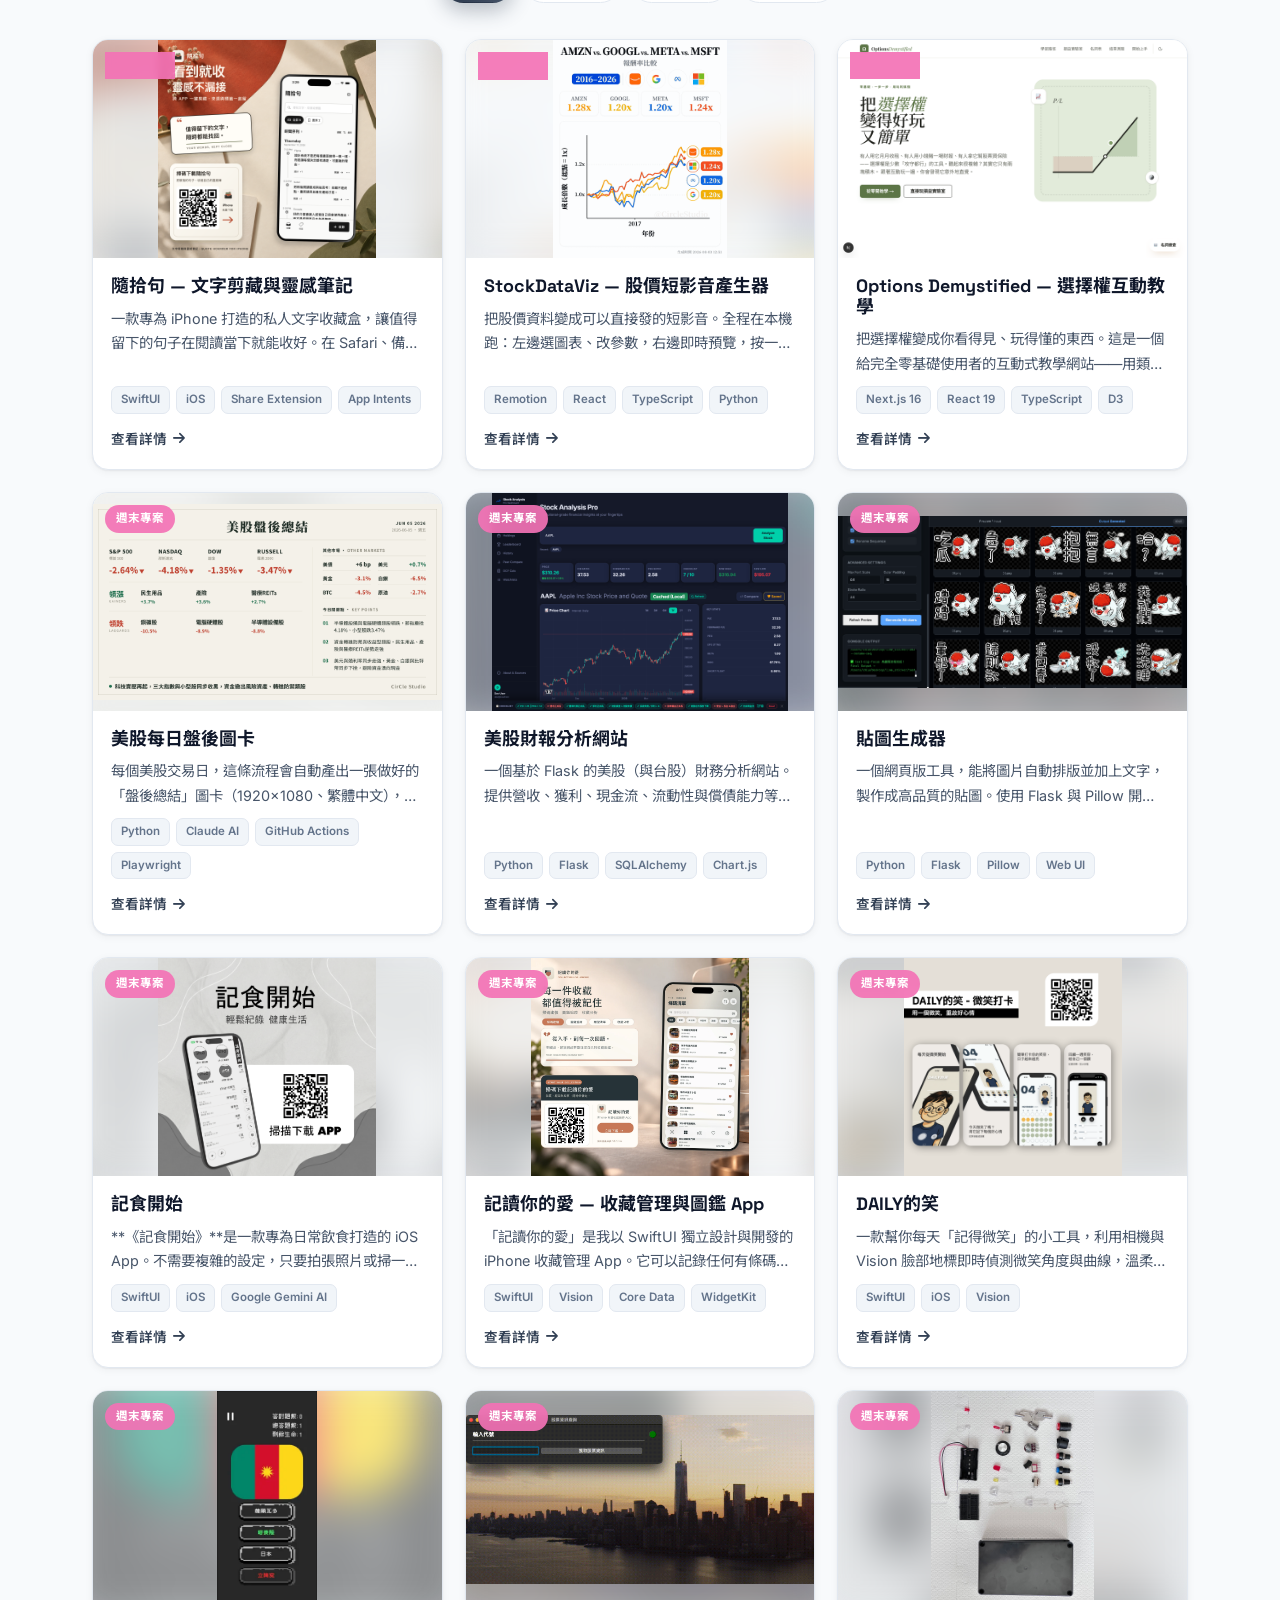
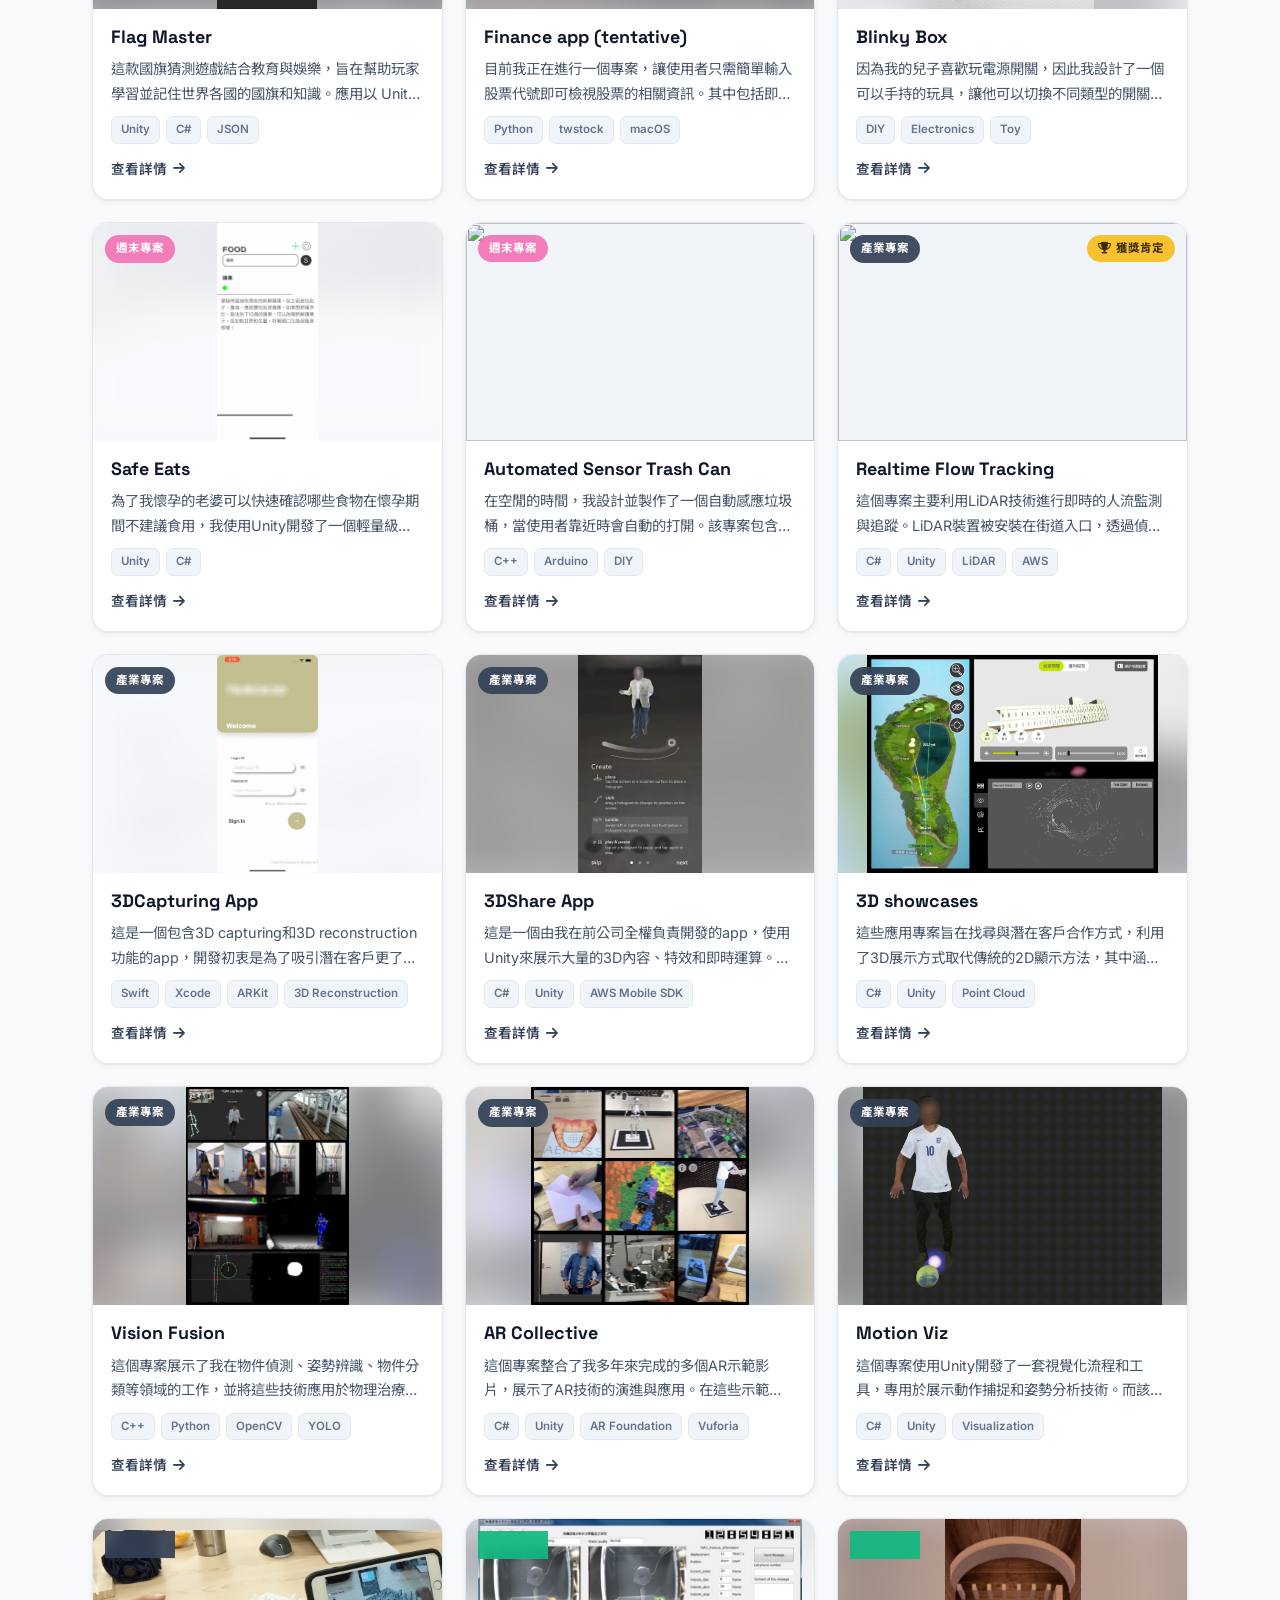
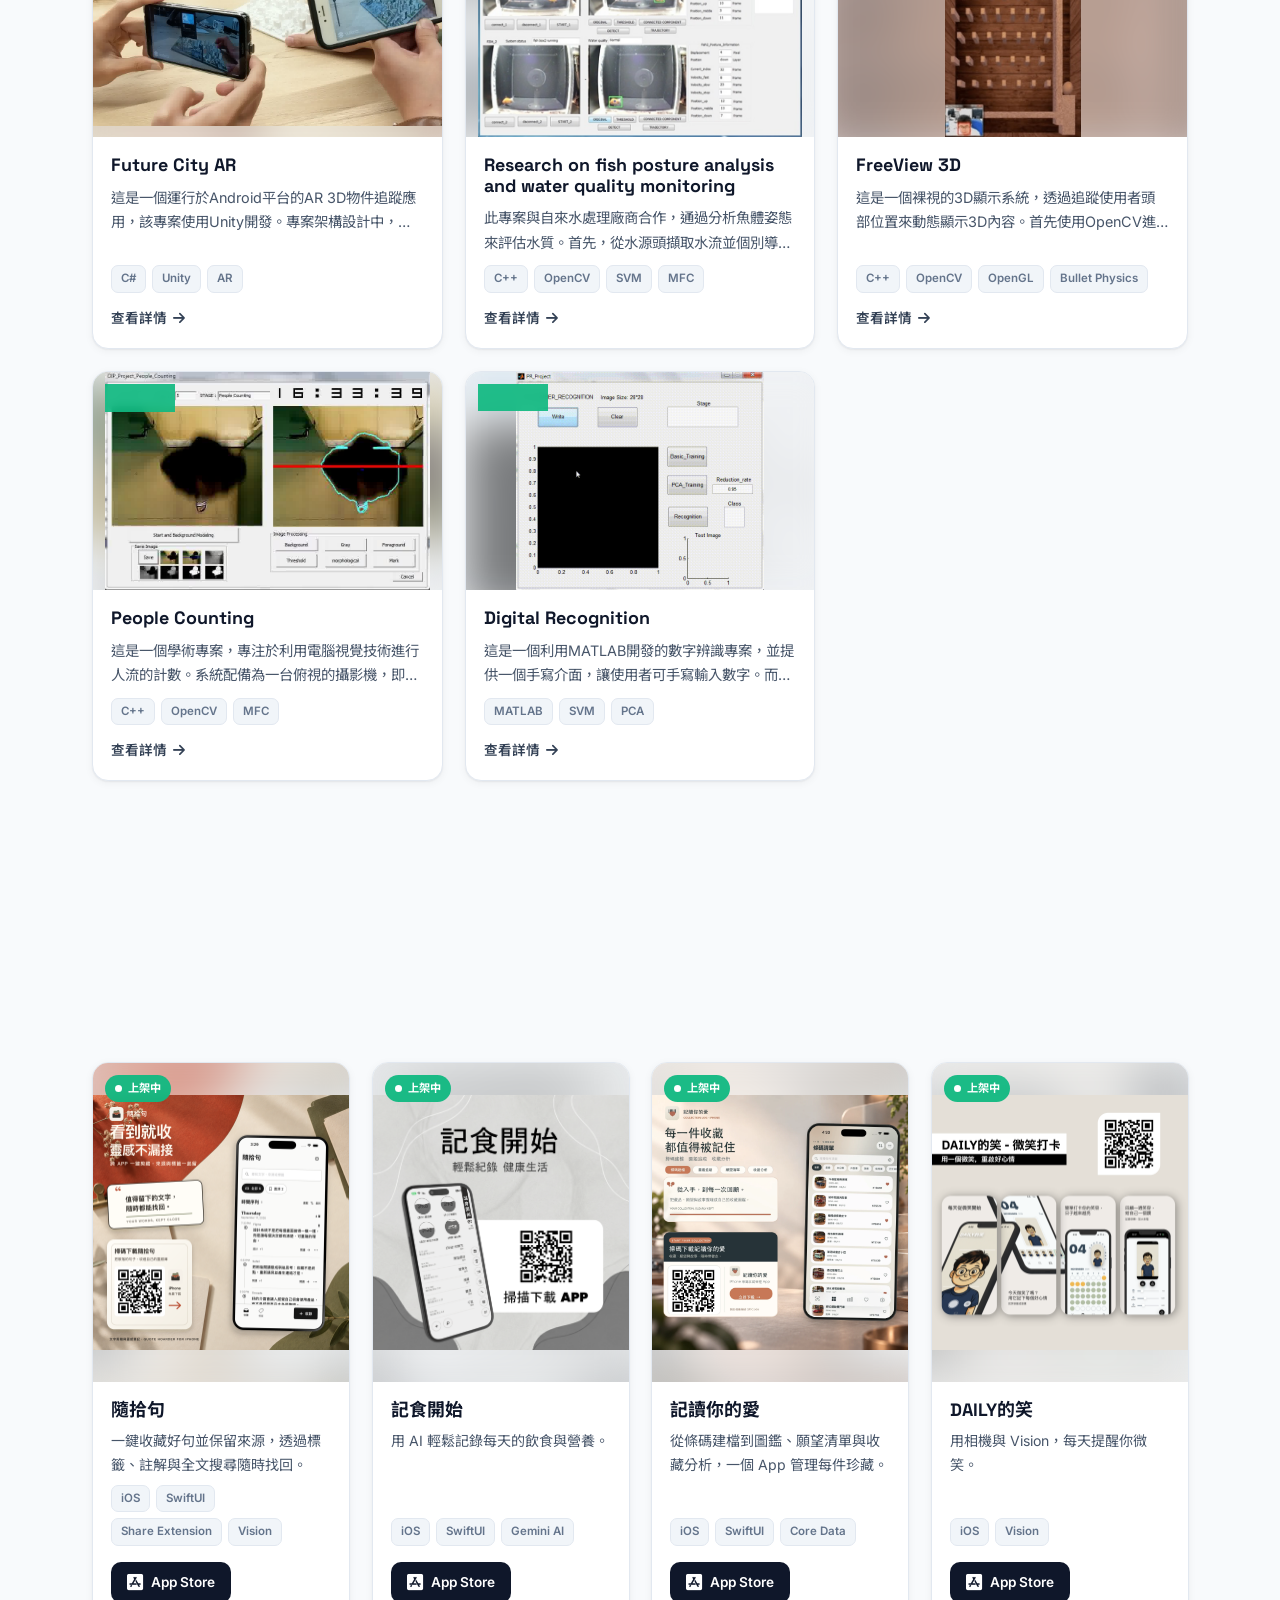
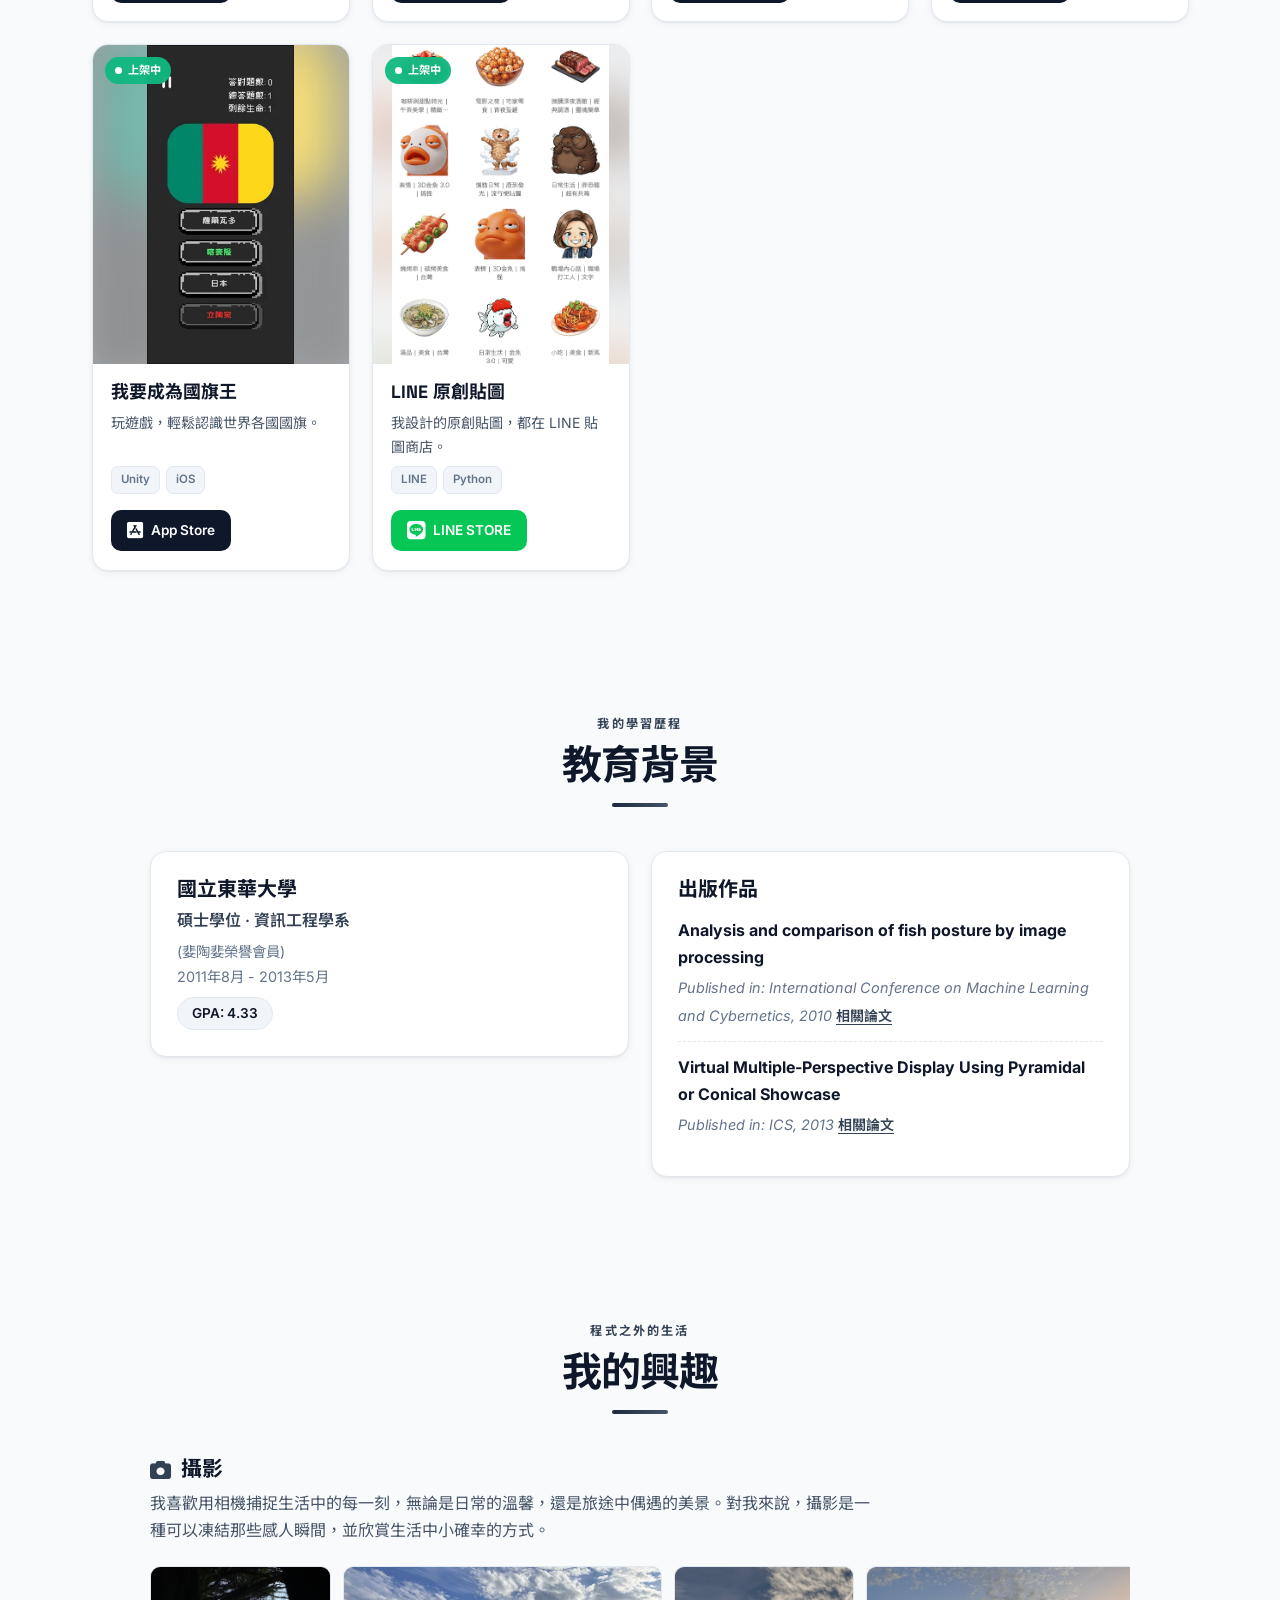
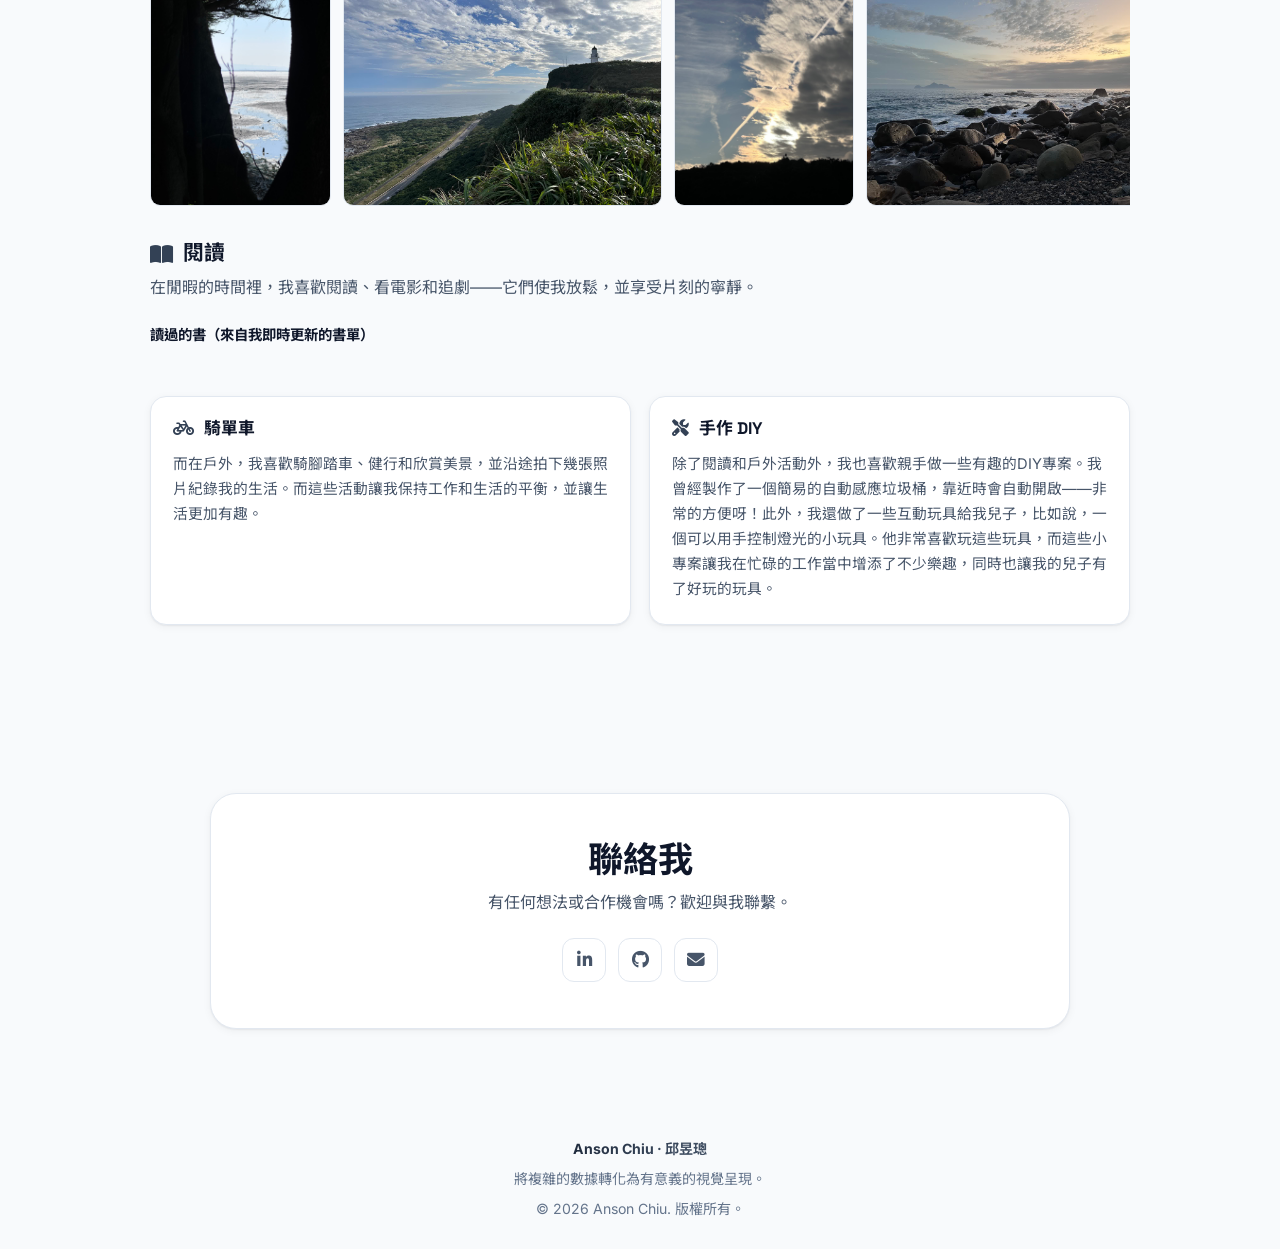
==== commit a1e19c81: "Update project showcase" ====
--- a/index.html
+++ b/index.html
@@ -438,8 +438,8 @@
     <script src="js/skills-data.js?v=22"></script>
     <script src="js/photos-data.js?v=22"></script>
     <script src="js/reading-data.js?v=22"></script>
-    <script src="js/showcase-data.js?v=28"></script>
-    <script src="js/main.js?v=29"></script>
+    <script src="js/showcase-data.js?v=29"></script>
+    <script src="js/main.js?v=30"></script>
     <script>document.getElementById('year').textContent = new Date().getFullYear();</script>
 </body>
 
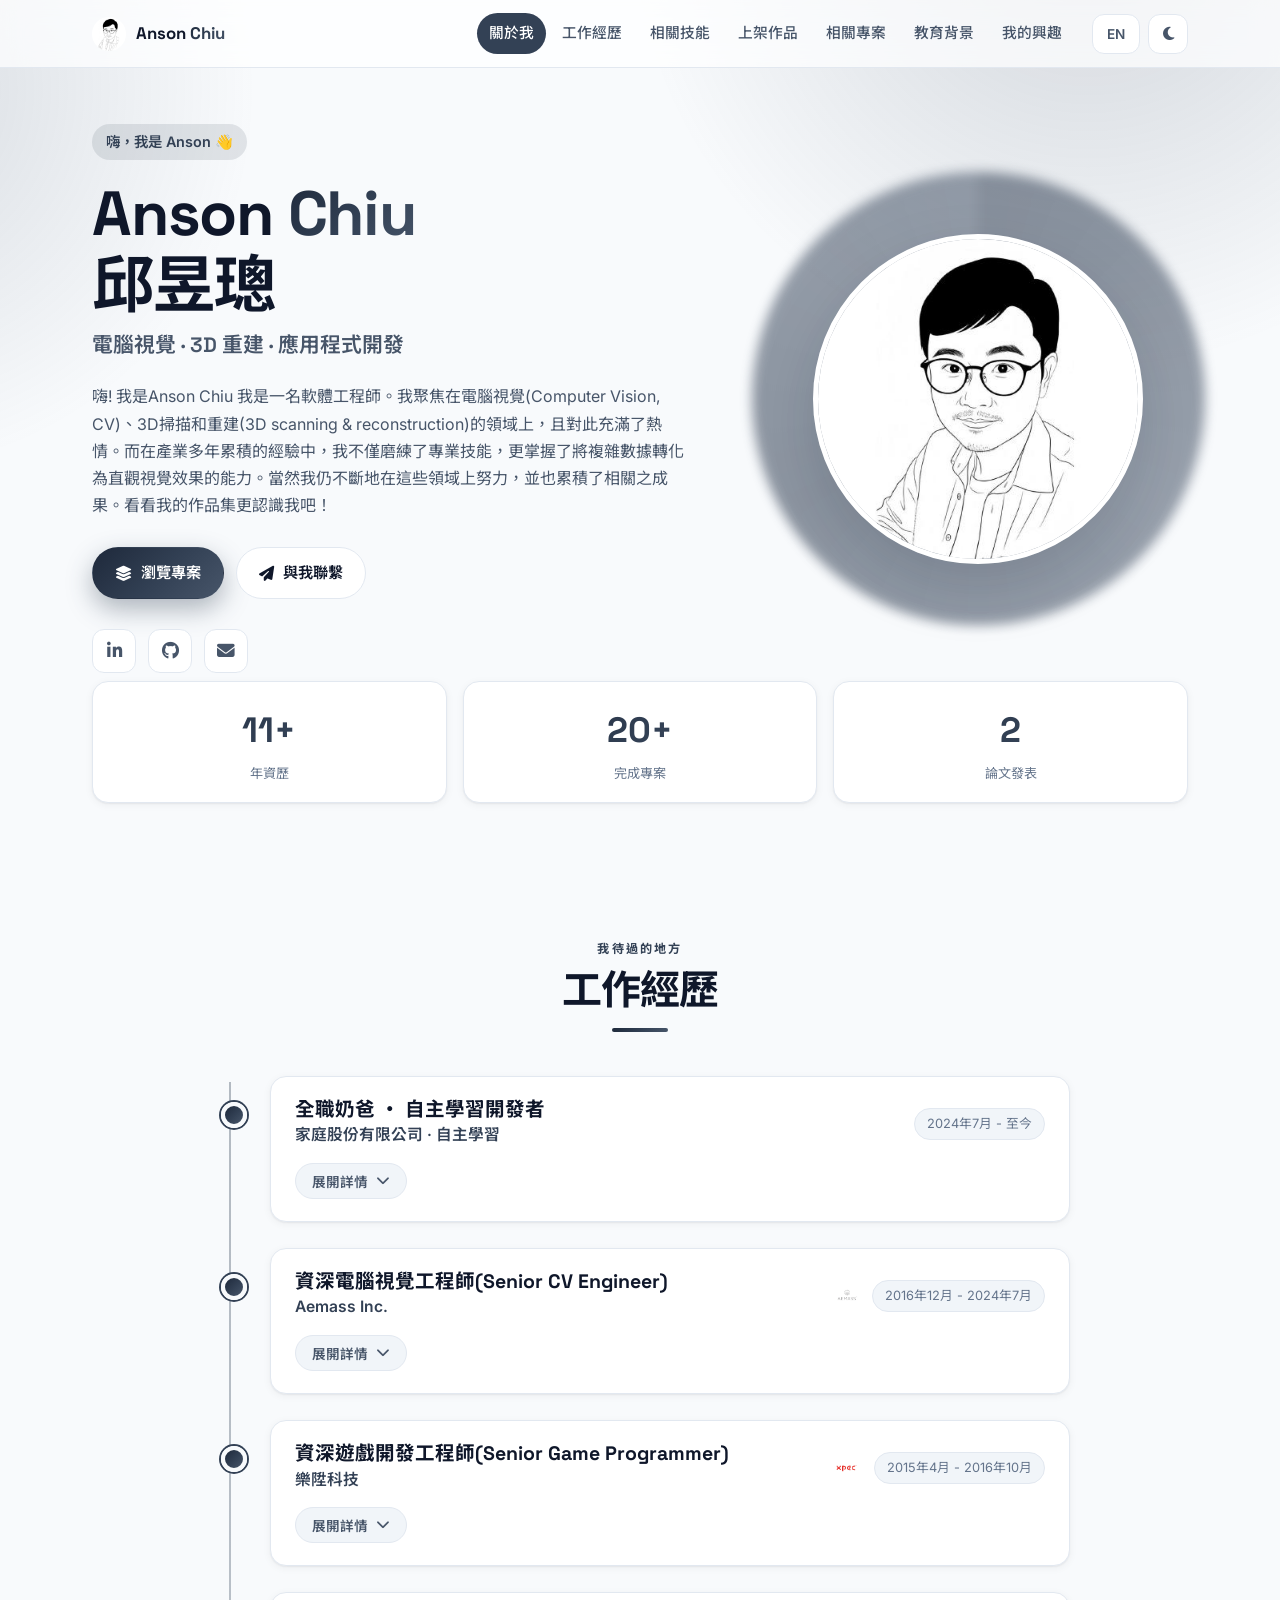
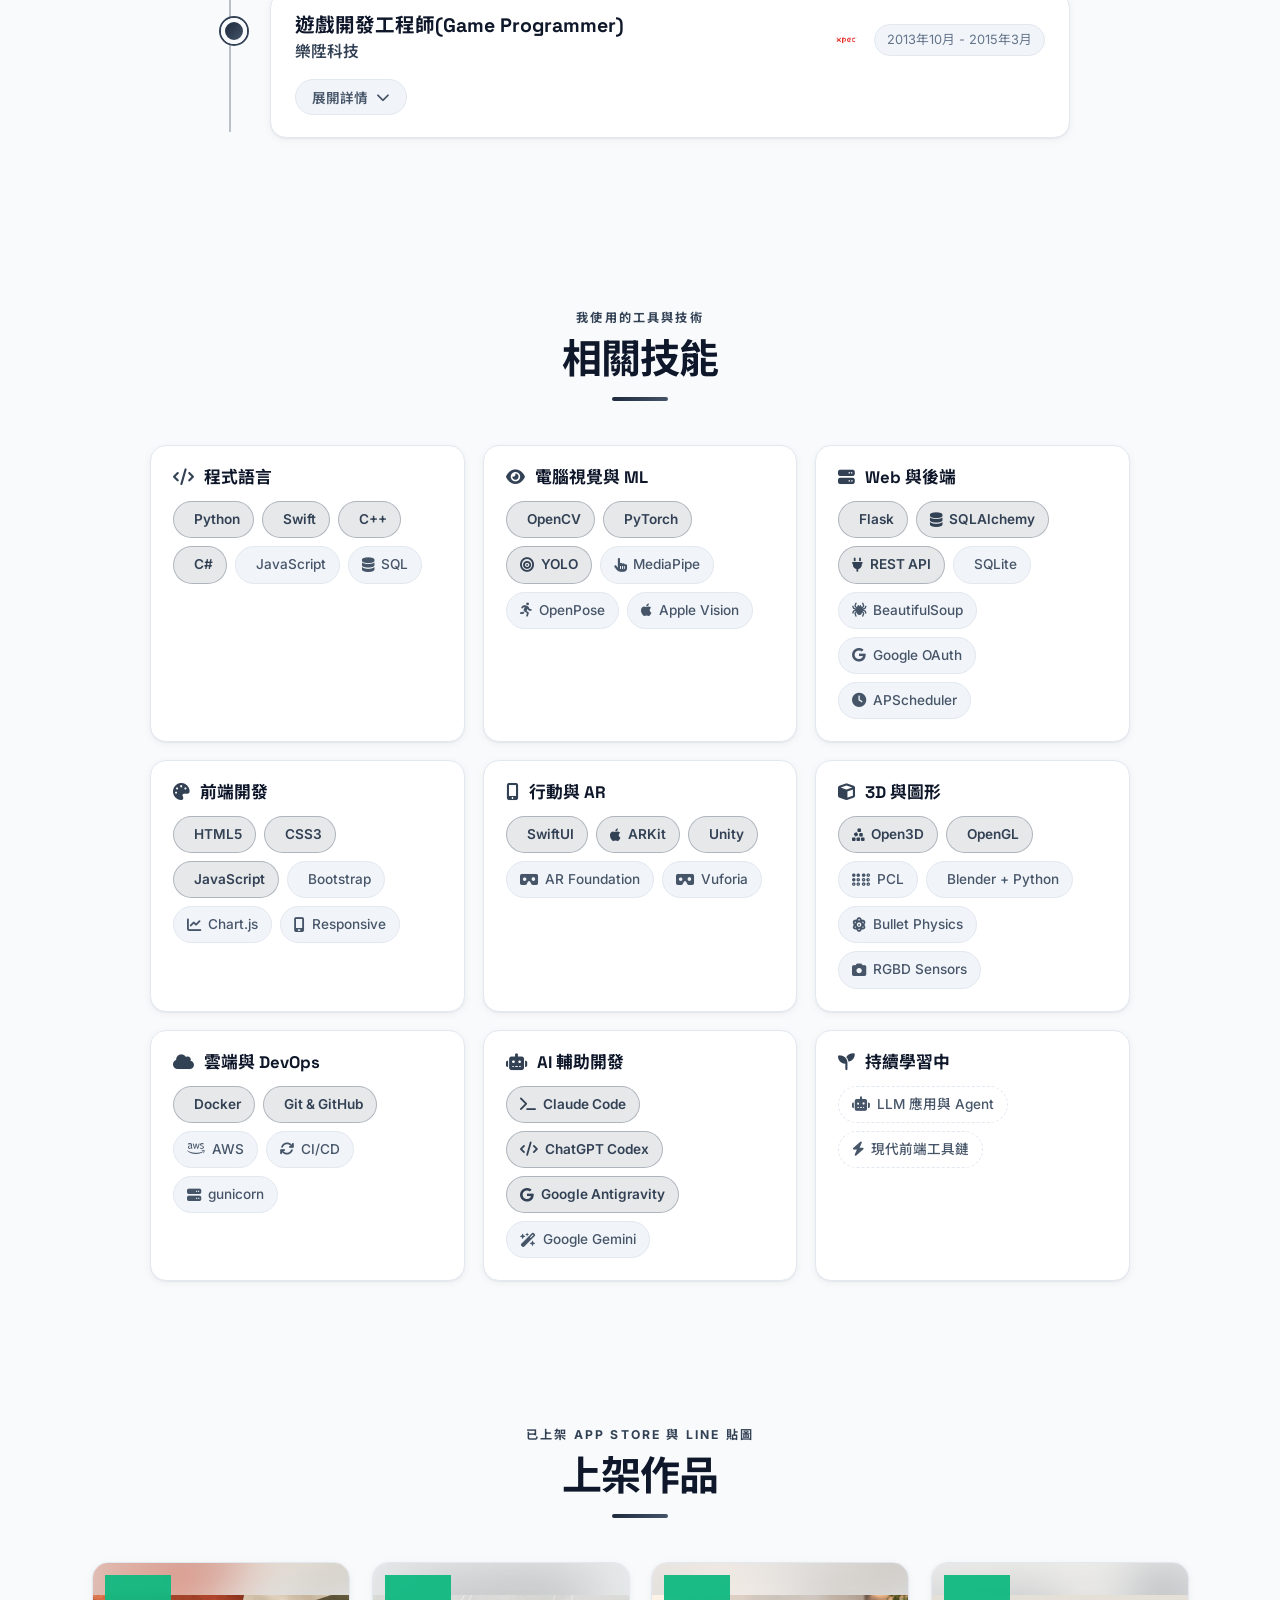
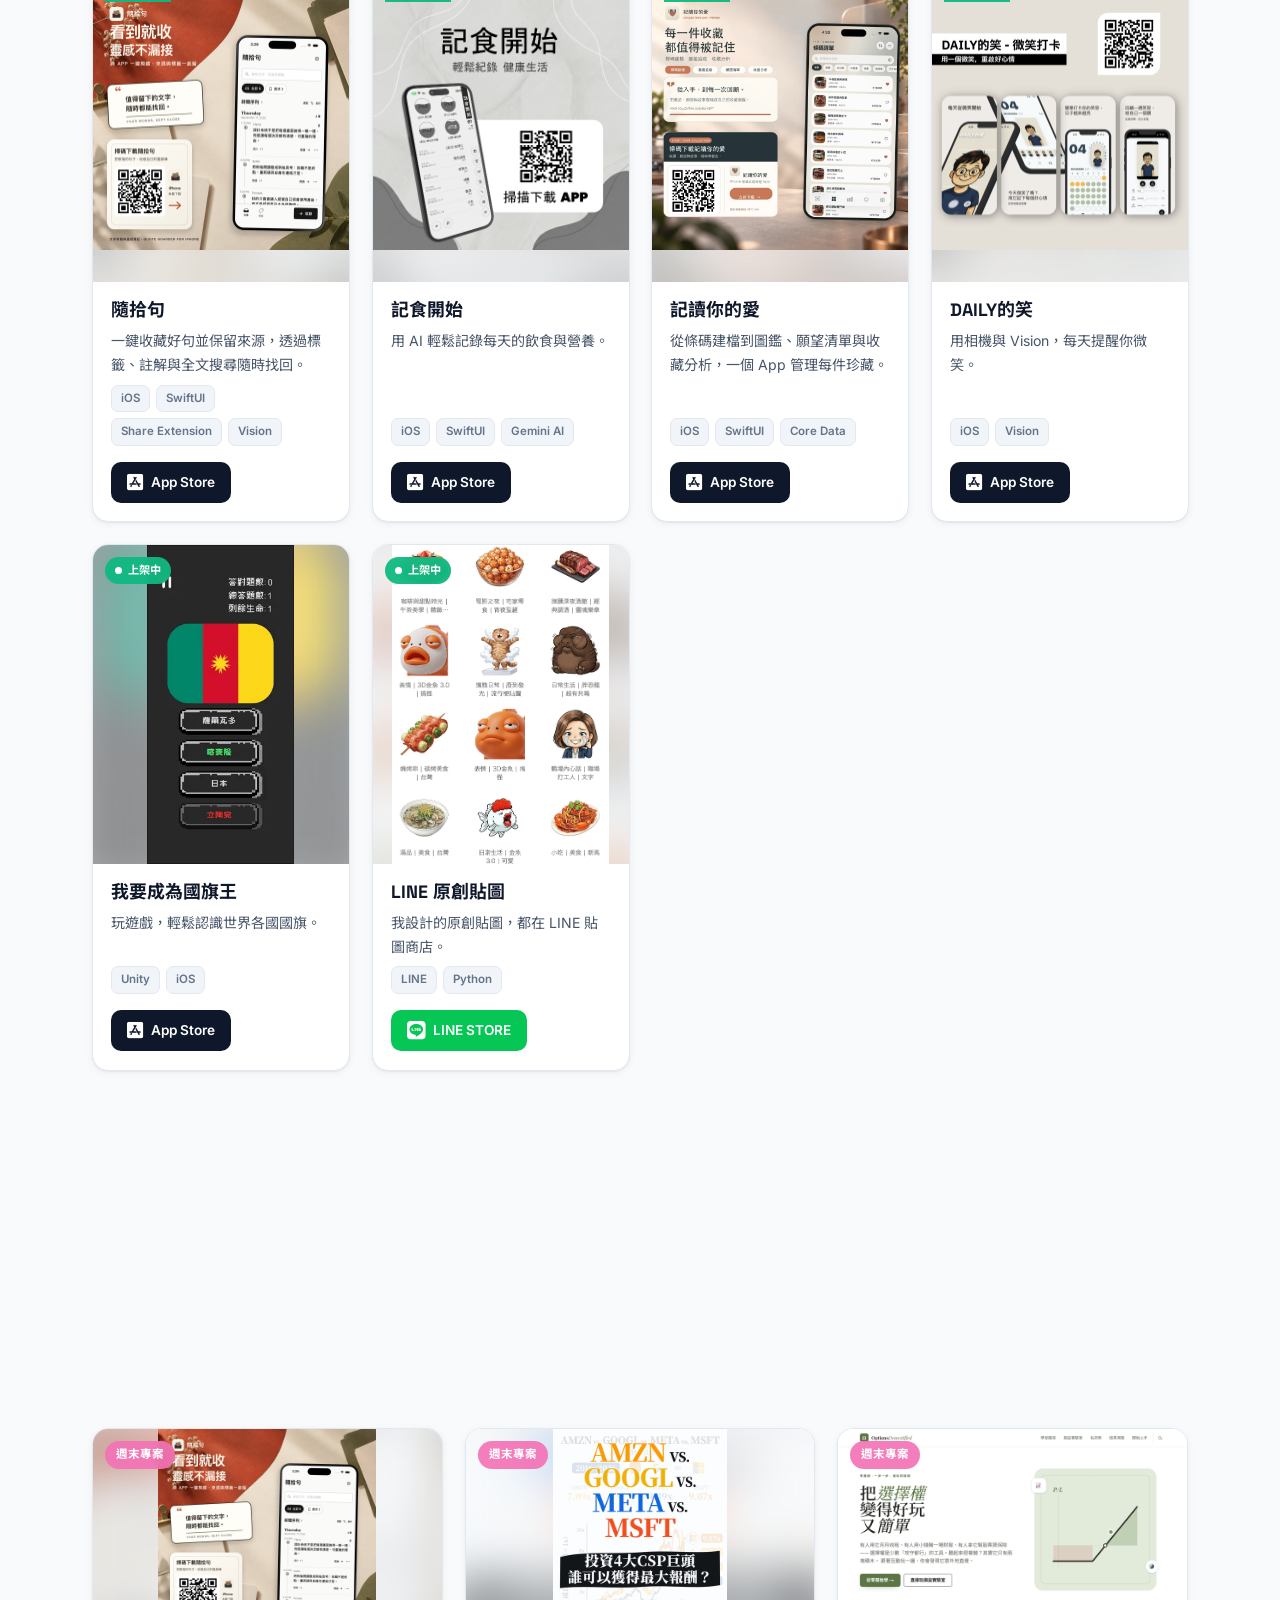
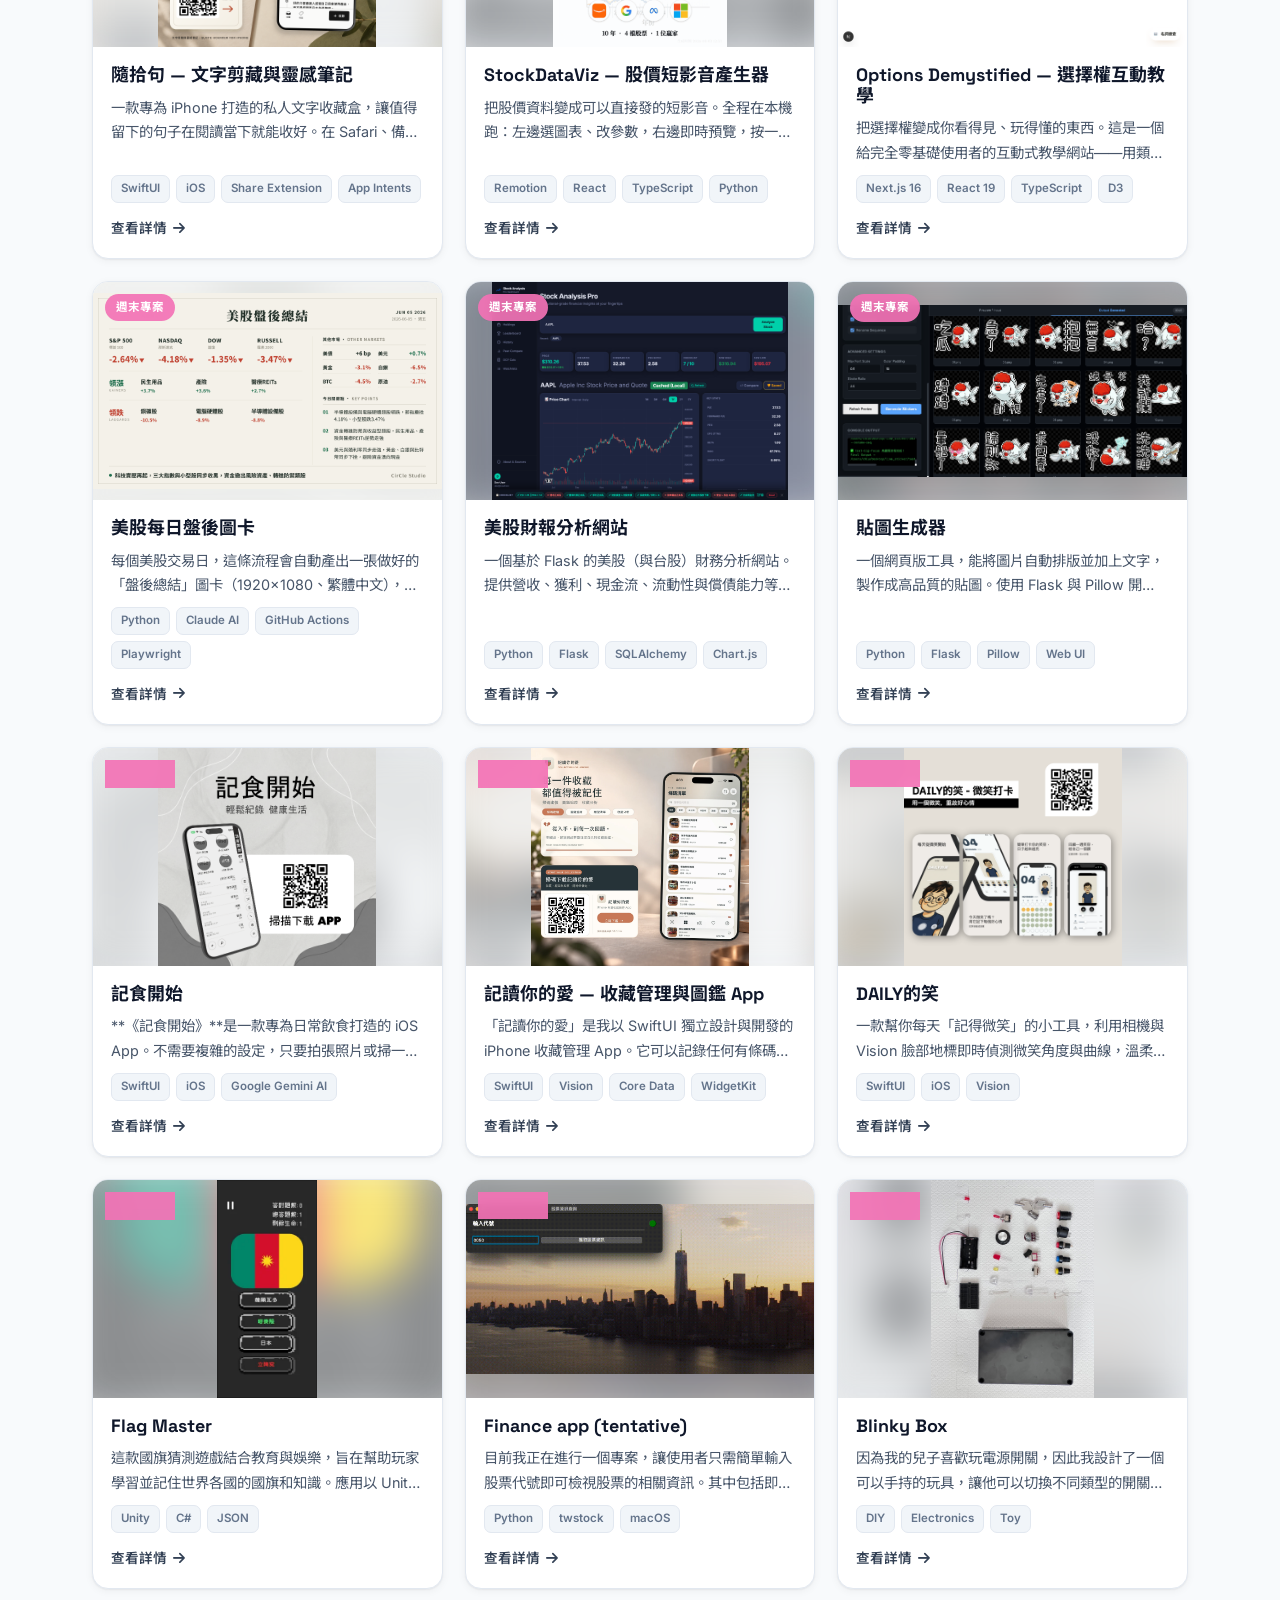
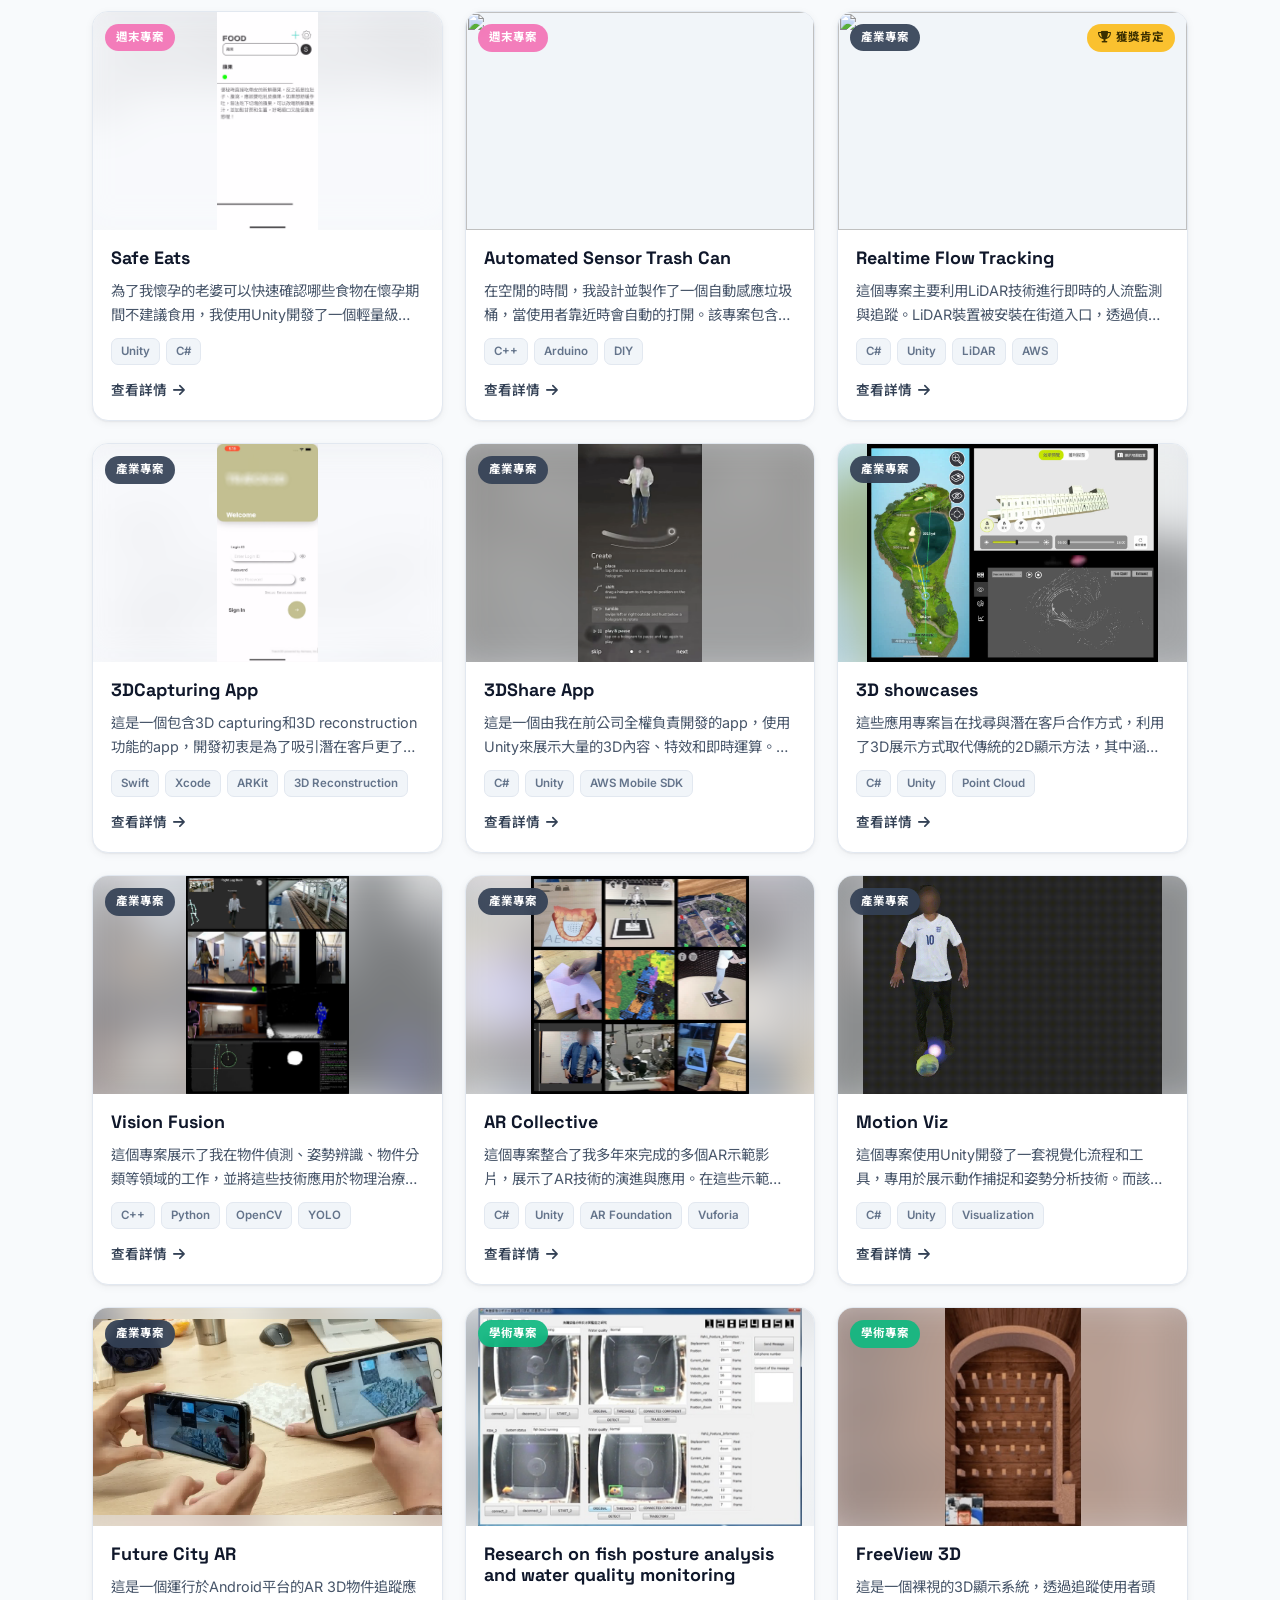
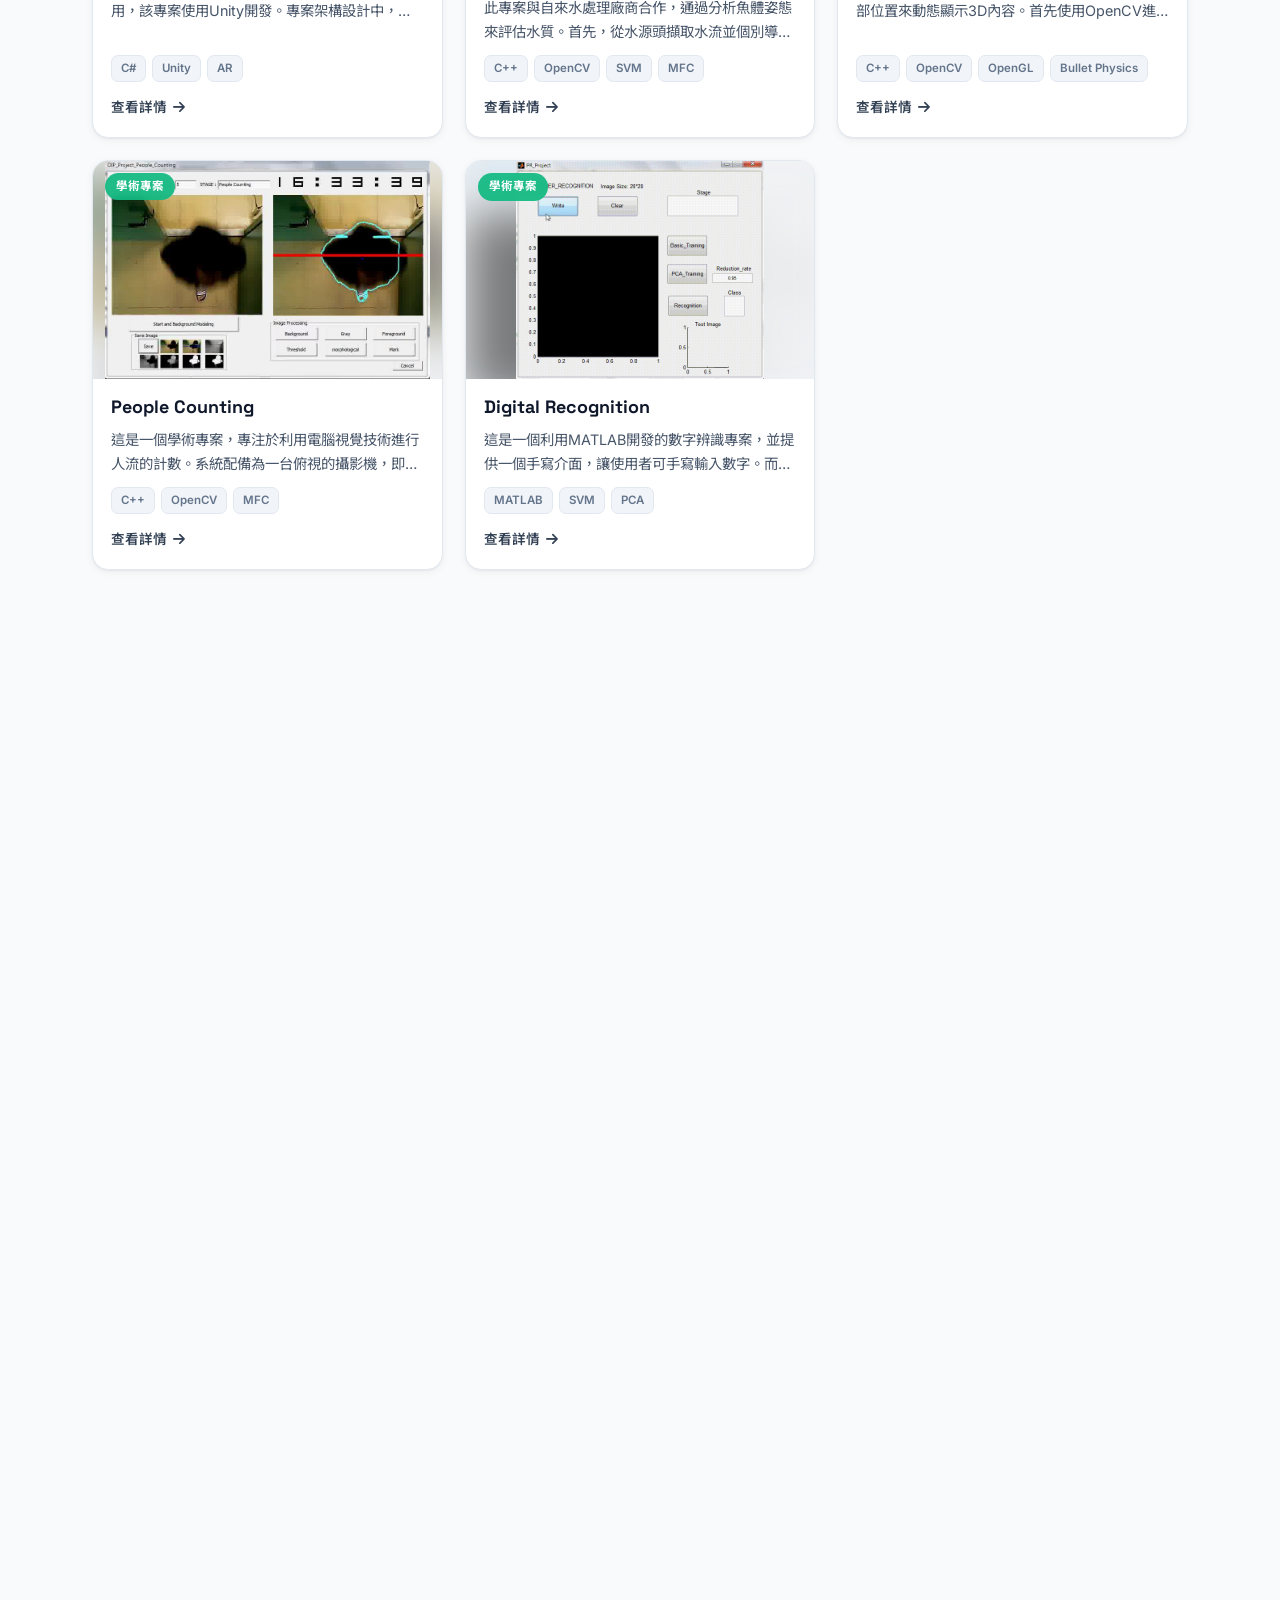
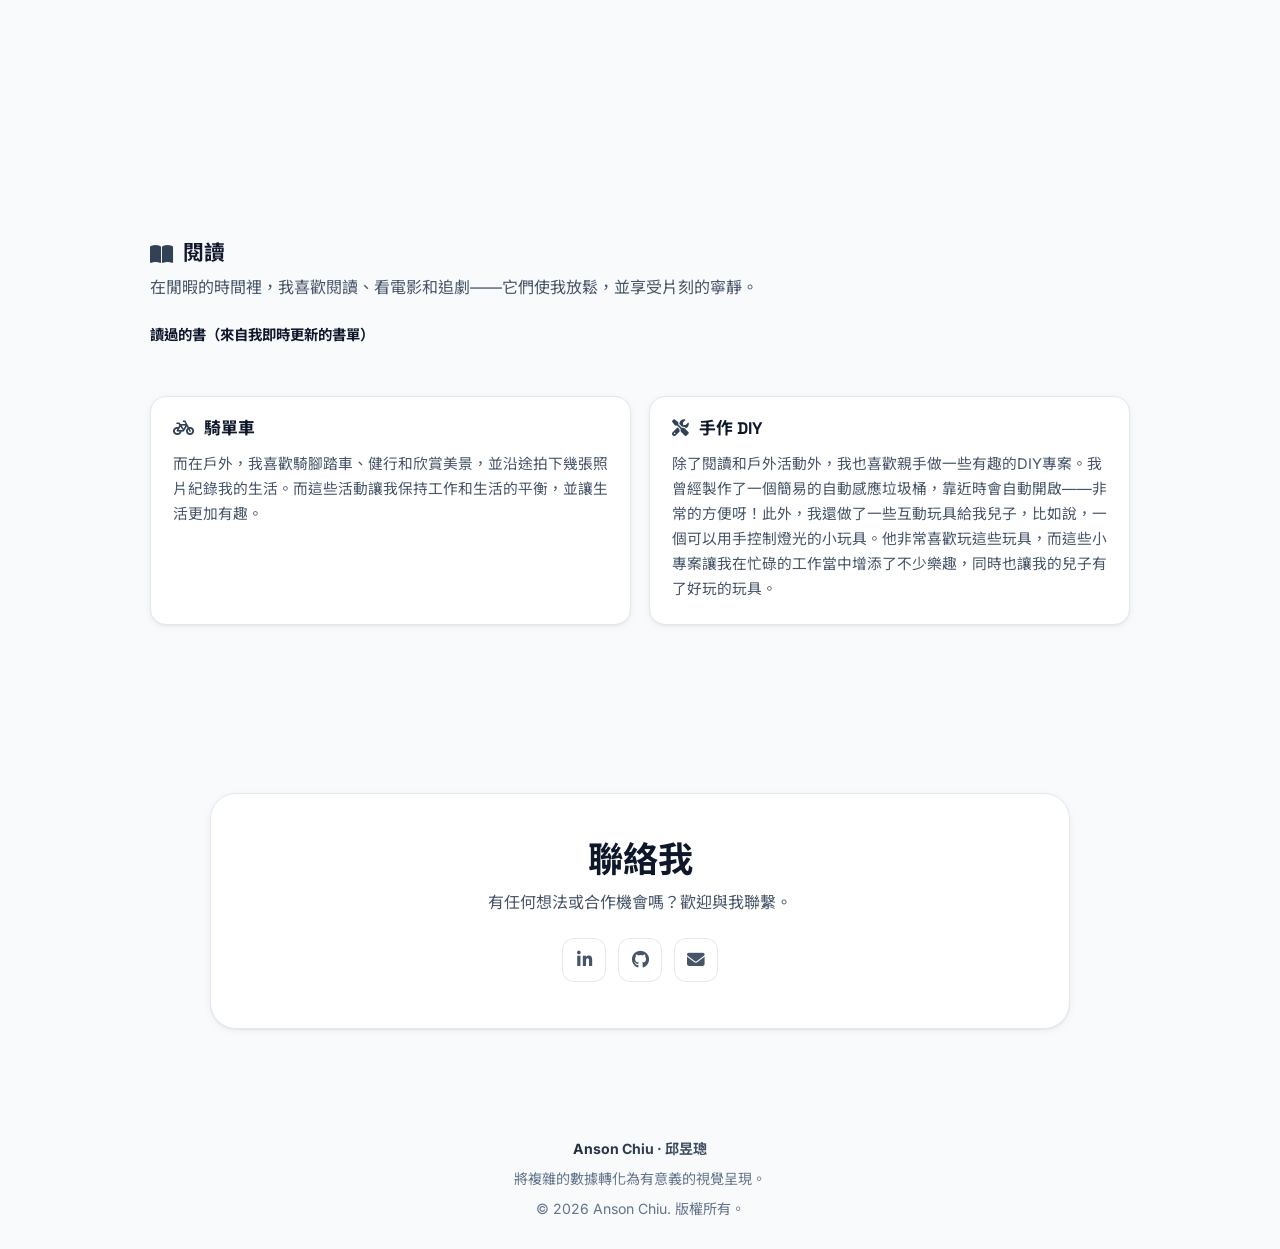
==== commit 95750d05: "Reorder showcase section" ====
--- a/index.html
+++ b/index.html
@@ -60,8 +60,8 @@
                 <a href="#about" data-i18n="nav-about">About</a>
                 <a href="#experience" data-i18n="nav-experience">Experience</a>
                 <a href="#skills" data-i18n="nav-skills">Skills</a>
+                <a href="#showcase" data-i18n="nav-showcase">Live</a>
                 <a href="#projects" data-i18n="nav-projects">Projects</a>
-                <a href="#showcase" data-i18n="nav-showcase">Live</a>
                 <a href="#education" data-i18n="nav-education">Education</a>
                 <a href="#interests" data-i18n="nav-interests">Interests</a>
             </nav>
@@ -293,6 +293,17 @@
         </div>
     </section>
 
+    <!-- ============================== SHOWCASE (live products) ============================== -->
+    <section class="section" id="showcase">
+        <div class="container">
+            <div class="section__head reveal">
+                <div class="section__eyebrow" data-i18n="showcase-subtitle">Available now on the App Store & LINE</div>
+                <h2 class="section__title" data-i18n="showcase-title">Live &amp; Shipped</h2>
+            </div>
+            <div class="showcase-grid reveal" id="showcaseGrid"></div>
+        </div>
+    </section>
+
     <!-- ============================== PROJECTS ============================== -->
     <section class="section" id="projects">
         <div class="container">
@@ -303,17 +314,6 @@
 
             <div class="filters reveal" id="filters"></div>
             <div class="proj-grid" id="projGrid"></div>
-        </div>
-    </section>
-
-    <!-- ============================== SHOWCASE (live products) ============================== -->
-    <section class="section" id="showcase">
-        <div class="container">
-            <div class="section__head reveal">
-                <div class="section__eyebrow" data-i18n="showcase-subtitle">Available now on the App Store & LINE</div>
-                <h2 class="section__title" data-i18n="showcase-title">Live &amp; Shipped</h2>
-            </div>
-            <div class="showcase-grid reveal" id="showcaseGrid"></div>
         </div>
     </section>
 
